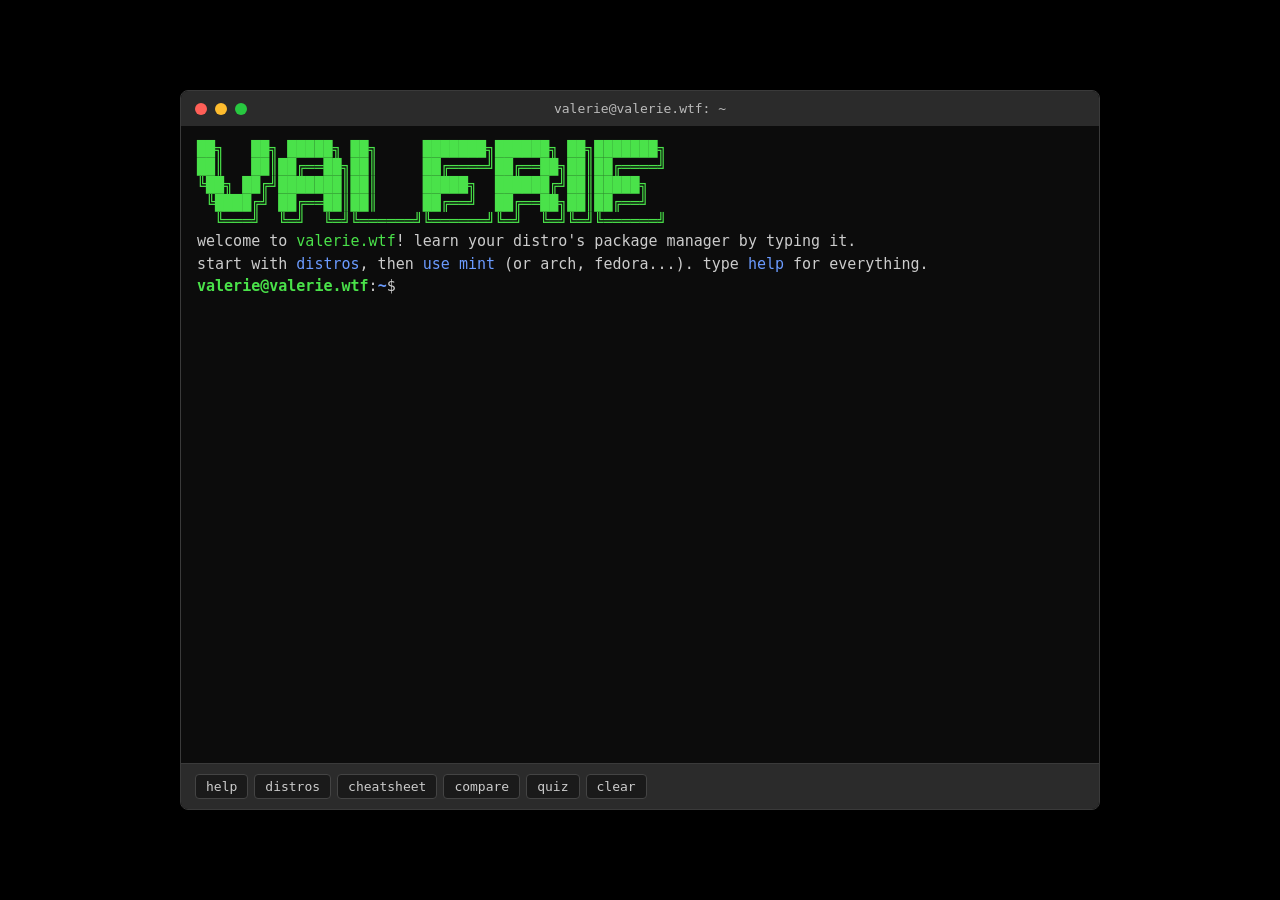
==== index.html @ 9e439dbd "Add Sudo the penguin, a virtual pet at /pet A pixel-art penguin you look after with terminal command" ====
<!DOCTYPE html>
<html lang="en">

<head>
    <meta charset="UTF-8">
    <meta name="viewport" content="width=device-width, initial-scale=1.0">

    <title>valerie.wtf terminal</title>
    <meta name="description" content="An interactive terminal for learning package manager commands across Linux distros.">

    <style>
        :root {
            --bg: #000000;
            --panel: #0c0c0c;
            --bar: #2b2b2b;
            --fg: #cccccc;
            --dim: #767676;
            --green: #4ae24a;
            --blue: #6b9bff;
            --yellow: #e5c07b;
            --red: #f14c4c;
            --purple: #c678dd;
            --cyan: #56d4dd;
        }

        * { box-sizing: border-box; }

        html, body {
            margin: 0;
            height: 100%;
            background: var(--bg);
            color: var(--fg);
            font-family: "Ubuntu Mono", "DejaVu Sans Mono", ui-monospace, Menlo, Consolas, monospace;
            font-size: 15px;
        }

        body {
            overflow: hidden;
            display: flex;
            justify-content: center;
            align-items: center;
            padding: 16px;
        }

        .window {
            width: 100%;
            max-width: 920px;
            height: min(720px, calc(100vh - 32px));
            height: min(720px, calc(100dvh - 32px));
            display: flex;
            flex-direction: column;
            background: var(--panel);
            border: 1px solid #3a3a3a;
            border-radius: 8px;
            box-shadow: 0 10px 40px rgba(0, 0, 0, 0.6);
            overflow: hidden;
        }

        .titlebar {
            display: flex;
            align-items: center;
            gap: 8px;
            padding: 10px 14px;
            background: var(--bar);
            color: #bbbbbb;
            font-size: 13px;
            justify-content: center;
            position: relative;
            user-select: none;
        }

        .dot { width: 12px; height: 12px; border-radius: 50%; }
        .dot.r { background: #ff5f57; }
        .dot.y { background: #febc2e; }
        .dot.g { background: #28c840; }
        .dots { position: absolute; left: 14px; display: flex; gap: 8px; }
        .titlebar span { max-width: calc(100% - 100px); overflow: hidden; text-overflow: ellipsis; white-space: nowrap; }

        #screen {
            flex: 1;
            overflow-y: auto;
            padding: 14px 16px;
            line-height: 1.5;
            cursor: text;
        }

        .line { white-space: pre-wrap; overflow-wrap: anywhere; }
        /* the ascii banner is 52 columns wide: shrink it to fit instead of wrapping */
        .line.banner { white-space: pre; overflow-wrap: normal; font-size: min(1em, calc((100vw - 40px) / 32)); line-height: 1.2; }

        .inputline { display: flex; gap: 8px; }
        .inputline .prompt { flex-shrink: 0; }

        #cmd {
            flex: 1;
            min-width: 0;
            background: transparent;
            border: 0;
            outline: 0;
            color: var(--fg);
            font: inherit;
            caret-color: var(--fg);
            padding: 0;
        }

        .chips {
            display: flex;
            flex-wrap: wrap;
            gap: 6px;
            padding: 10px 14px;
            border-top: 1px solid #3a3a3a;
            background: var(--bar);
        }

        .chips button {
            font: inherit;
            font-size: 13px;
            color: var(--fg);
            background: #1a1a1a;
            border: 1px solid #444444;
            border-radius: 4px;
            padding: 4px 10px;
            cursor: pointer;
        }

        .chips button:hover { border-color: var(--green); color: var(--green); }

        .cyan { color: var(--cyan); }
        .pu { color: var(--green); font-weight: bold; }
        .pp { color: var(--blue); font-weight: bold; }
        .pb { color: var(--yellow); font-weight: bold; }
        .green { color: var(--green); }
        .blue { color: var(--blue); }
        .yellow { color: var(--yellow); }
        .red { color: var(--red); }
        .purple { color: var(--purple); }
        .dim { color: var(--dim); }
        .bold { font-weight: bold; }

        /* rm -rf / easter egg */
        .window.glitch { animation: shake 0.12s infinite; }
        .window.glitch #screen { filter: hue-rotate(90deg) contrast(1.6); }
        @keyframes shake {
            0% { transform: translate(0, 0); }
            25% { transform: translate(-3px, 2px) skewX(1deg); }
            50% { transform: translate(3px, -2px); }
            75% { transform: translate(-2px, -3px) skewX(-1deg); }
            100% { transform: translate(0, 0); }
        }
        .window.dead .titlebar, .window.dead .chips, .window.dead .inputline { visibility: hidden; }
        .window.dead #screen { background: #000; color: #fff; }

        /* fork bomb clones, sl train, cmatrix */
        .bomb {
            position: fixed;
            width: 220px;
            padding: 26px 10px 10px;
            background: var(--panel);
            border: 1px solid #3a3a3a;
            border-radius: 6px;
            box-shadow: 0 6px 20px rgba(0, 0, 0, 0.7);
            font-size: 12px;
            white-space: pre;
            z-index: 5;
        }
        .bomb::before { content: ""; position: absolute; inset: 0 0 auto 0; height: 18px; background: var(--bar); border-radius: 6px 6px 0 0; }
        .train {
            position: fixed;
            left: 0;
            top: 30%;
            z-index: 10;
            white-space: pre;
            line-height: 1.15;
            color: var(--fg);
            animation: choo 7s linear forwards;
        }
        @keyframes choo { from { transform: translateX(100vw); } to { transform: translateX(-100%); } }
        .overlay { position: fixed; inset: 0; z-index: 10; background: #000; }
        .line:has(.vim-intro) { position: relative; }
        .vim-intro { position: absolute; left: 0; right: 0; text-align: center; }

        @media (max-width: 600px) {
            html, body { font-size: 13px; }
            body { padding: 0; }
            .window { height: 100vh; height: 100dvh; border-radius: 0; border: 0; }
        }
    </style>
</head>

<body>

    <div class="window">
        <div class="titlebar">
            <div class="dots"><div class="dot r"></div><div class="dot y"></div><div class="dot g"></div></div>
            <span id="title">valerie@valerie.wtf: ~</span>
        </div>
        <div id="screen">
            <div id="output"></div>
            <div class="inputline">
                <span class="prompt" id="prompt"></span>
                <input id="cmd" autocomplete="off" autocapitalize="off" autocorrect="off" spellcheck="false" aria-label="terminal input">
            </div>
        </div>
        <div class="chips">
            <button data-cmd="help">help</button>
            <button data-cmd="distros">distros</button>
            <button data-cmd="cheatsheet">cheatsheet</button>
            <button data-cmd="compare install">compare</button>
            <button data-cmd="quiz">quiz</button>
            <button data-cmd="clear">clear</button>
        </div>
    </div>

    <script>
        // ---------- data ----------

        const TASKS = {
            refresh: "refresh the package list",
            upgrade: "upgrade every installed package",
            install: "install a package",
            remove: "remove a package",
            search: "search for a package",
            info: "show details about a package",
            list: "list installed packages",
            orphans: "remove unused dependencies",
            clean: "clear the package cache"
        };

        // The first template in each list is the canonical one; the rest are accepted aliases.
        const MANAGERS = {
            apt: {
                name: "APT",
                tasks: {
                    refresh: ["sudo apt update", "sudo apt-get update"],
                    upgrade: ["sudo apt upgrade", "sudo apt full-upgrade", "sudo apt-get upgrade", "sudo apt-get dist-upgrade"],
                    install: ["sudo apt install PKG", "sudo apt-get install PKG"],
                    remove: ["sudo apt remove PKG", "sudo apt purge PKG", "sudo apt-get remove PKG", "sudo apt-get purge PKG"],
                    search: ["apt search PKG", "apt-cache search PKG"],
                    info: ["apt show PKG", "apt-cache show PKG"],
                    list: ["apt list --installed", "dpkg -l"],
                    orphans: ["sudo apt autoremove", "sudo apt-get autoremove"],
                    clean: ["sudo apt clean", "sudo apt-get clean", "sudo apt autoclean"]
                },
                notes: {
                    refresh: "this only refreshes the list of what's available. it doesn't install anything yet!",
                    upgrade: "run `apt update` first so apt knows about the newest versions.",
                    remove: "`remove` keeps config files. `purge` deletes them too.",
                    clean: "deletes the downloaded .deb files in /var/cache/apt/archives."
                }
            },
            pacman: {
                name: "pacman",
                tasks: {
                    refresh: ["sudo pacman -Sy"],
                    upgrade: ["sudo pacman -Syu"],
                    install: ["sudo pacman -S PKG", "sudo pacman -S --needed PKG"],
                    remove: ["sudo pacman -Rns PKG", "sudo pacman -Rs PKG", "sudo pacman -R PKG"],
                    search: ["pacman -Ss PKG"],
                    info: ["pacman -Si PKG", "pacman -Qi PKG"],
                    list: ["pacman -Q", "pacman -Qe"],
                    orphans: ["sudo pacman -Rns $(pacman -Qdtq)"],
                    clean: ["sudo pacman -Sc", "sudo pacman -Scc", "paccache -r"]
                },
                notes: {
                    refresh: "careful! running -Sy and then installing without -u is a \"partial upgrade\", which Arch doesn't support. just use -Syu.",
                    upgrade: "S = sync, y = refresh the database, u = upgrade. the classic.",
                    remove: "R = remove, n = delete config backups, s = also remove dependencies nothing else needs.",
                    info: "-Si looks at the repos, -Qi looks at what you have installed.",
                    orphans: "-Qdtq lists packages installed as dependencies that nothing needs anymore.",
                    list: "-Q lists everything, -Qe only the packages you installed explicitly."
                }
            },
            dnf: {
                name: "DNF",
                tasks: {
                    refresh: ["dnf check-update", "sudo dnf makecache"],
                    upgrade: ["sudo dnf upgrade", "sudo dnf update"],
                    install: ["sudo dnf install PKG"],
                    remove: ["sudo dnf remove PKG"],
                    search: ["dnf search PKG"],
                    info: ["dnf info PKG"],
                    list: ["dnf list --installed", "dnf list installed"],
                    orphans: ["sudo dnf autoremove"],
                    clean: ["sudo dnf clean all"]
                },
                notes: {
                    refresh: "dnf refreshes metadata on its own most of the time, so you rarely need this.",
                    upgrade: "`dnf update` is an old alias for `dnf upgrade`. both work."
                }
            },
            zypper: {
                name: "zypper",
                tasks: {
                    refresh: ["sudo zypper refresh", "sudo zypper ref"],
                    upgrade: ["sudo zypper update", "sudo zypper up", "sudo zypper dup", "sudo zypper dist-upgrade"],
                    install: ["sudo zypper install PKG", "sudo zypper in PKG"],
                    remove: ["sudo zypper remove --clean-deps PKG", "sudo zypper remove PKG", "sudo zypper rm PKG"],
                    search: ["zypper search PKG", "zypper se PKG"],
                    info: ["zypper info PKG", "zypper if PKG"],
                    list: ["zypper search --installed-only", "zypper se -i"],
                    orphans: ["zypper packages --unneeded"],
                    clean: ["sudo zypper clean", "sudo zypper clean --all"]
                },
                notes: {
                    upgrade: "on Leap use `zypper update`. on Tumbleweed (rolling release) use `zypper dup`.",
                    orphans: "this lists unneeded packages. remove the ones you don't want with `zypper remove`."
                }
            },
            apk: {
                name: "apk",
                tasks: {
                    refresh: ["apk update"],
                    upgrade: ["apk upgrade"],
                    install: ["apk add PKG"],
                    remove: ["apk del PKG"],
                    search: ["apk search PKG"],
                    info: ["apk info -a PKG", "apk info PKG"],
                    list: ["apk info", "apk list --installed"],
                    orphans: ["apk del PKG"],
                    clean: ["apk cache clean"]
                },
                notes: {
                    install: "Alpine usually runs as root (common in Docker), so no sudo. use `doas` if you're a normal user.",
                    orphans: "apk removes unused dependencies automatically when you `apk del` something. no extra step!"
                }
            },
            xbps: {
                name: "XBPS",
                tasks: {
                    refresh: ["sudo xbps-install -S"],
                    upgrade: ["sudo xbps-install -Su"],
                    install: ["sudo xbps-install -S PKG", "sudo xbps-install PKG"],
                    remove: ["sudo xbps-remove -R PKG", "sudo xbps-remove PKG"],
                    search: ["xbps-query -Rs PKG"],
                    info: ["xbps-query -RS PKG", "xbps-query -S PKG"],
                    list: ["xbps-query -l"],
                    orphans: ["sudo xbps-remove -o"],
                    clean: ["sudo xbps-remove -O"]
                },
                notes: {
                    install: "void splits its tools: xbps-install, xbps-remove and xbps-query.",
                    remove: "-R also removes dependencies that nothing else needs."
                }
            },
            portage: {
                name: "Portage",
                tasks: {
                    refresh: ["sudo emerge --sync", "sudo emaint sync -a"],
                    upgrade: ["sudo emerge -avuDN @world", "sudo emerge --ask --update --deep --newuse @world"],
                    install: ["sudo emerge -av PKG", "sudo emerge --ask PKG", "sudo emerge PKG"],
                    remove: ["sudo emerge --deselect PKG", "sudo emerge -C PKG", "sudo emerge --unmerge PKG"],
                    search: ["emerge -s PKG", "emerge --search PKG", "eix PKG"],
                    info: ["emerge -pv PKG", "equery meta PKG"],
                    list: ["qlist -I"],
                    orphans: ["sudo emerge --depclean", "sudo emerge -c"],
                    clean: ["sudo eclean distfiles"]
                },
                notes: {
                    install: "Gentoo compiles from source by default. go make a coffee. maybe dinner.",
                    remove: "--deselect takes it out of your world set, then `emerge --depclean` actually removes it. safer than -C.",
                    upgrade: "a = ask, v = verbose, u = update, D = deep, N = newuse (rebuild when USE flags change)."
                }
            },
            nix: {
                name: "Nix",
                tasks: {
                    refresh: ["sudo nix-channel --update"],
                    upgrade: ["sudo nixos-rebuild switch --upgrade"],
                    install: ["nix-env -iA nixos.PKG", "nix profile install nixpkgs#PKG", "nix-shell -p PKG"],
                    remove: ["nix-env -e PKG", "nix profile remove PKG"],
                    search: ["nix search nixpkgs PKG"],
                    info: ["nix eval nixpkgs#PKG.meta.description"],
                    list: ["nix-env -q", "nix profile list"],
                    orphans: ["sudo nix-collect-garbage -d"],
                    clean: ["sudo nix-collect-garbage", "nix-store --gc"]
                },
                notes: {
                    install: "the NixOS way is adding it to environment.systemPackages in /etc/nixos/configuration.nix and running `sudo nixos-rebuild switch`. nix-env works but it's the imperative way.",
                    orphans: "-d also deletes old generations, so you can't roll back to them afterwards!"
                }
            }
        };

        // Not tied to one distro. `only` limits a manager to distros using that base manager.
        const EXTRAS = {
            flatpak: {
                name: "Flatpak",
                about: "works on (almost) any distro. apps run sandboxed and come from Flathub.",
                tasks: {
                    refresh: ["flatpak update --appstream"],
                    upgrade: ["flatpak update"],
                    install: ["flatpak install flathub PKG", "flatpak install PKG"],
                    remove: ["flatpak uninstall PKG", "flatpak remove PKG"],
                    search: ["flatpak search PKG"],
                    info: ["flatpak info PKG"],
                    list: ["flatpak list", "flatpak list --app"],
                    orphans: ["flatpak uninstall --unused"]
                },
                notes: {
                    install: "flatpak names look like org.mozilla.firefox, but `flatpak install flathub firefox` will search for a match.",
                    orphans: "removes runtimes no installed app uses anymore. frees a LOT of space."
                }
            },
            snap: {
                name: "Snap",
                about: "Canonical's universal format, preinstalled on Ubuntu. Linux Mint blocks it by default!",
                tasks: {
                    refresh: ["snap refresh --list"],
                    upgrade: ["sudo snap refresh"],
                    install: ["sudo snap install PKG", "sudo snap install --classic PKG"],
                    remove: ["sudo snap remove PKG", "sudo snap remove --purge PKG"],
                    search: ["snap find PKG"],
                    info: ["snap info PKG"],
                    list: ["snap list"]
                },
                notes: {
                    install: "some snaps (like code editors) need `--classic` to escape the sandbox.",
                    upgrade: "snaps also update themselves automatically in the background."
                }
            },
            yay: {
                name: "yay",
                only: "pacman",
                about: "an AUR helper for Arch-based distros. it wraps pacman and also builds packages from the AUR.",
                tasks: {
                    upgrade: ["yay", "yay -Syu"],
                    install: ["yay -S PKG"],
                    remove: ["yay -Rns PKG"],
                    search: ["yay -Ss PKG", "yay PKG"],
                    info: ["yay -Si PKG"],
                    orphans: ["yay -Yc"],
                    clean: ["yay -Sc"]
                },
                notes: {
                    install: "never run yay with sudo. it asks for your password itself when it needs to.",
                    upgrade: "plain `yay` upgrades your repo packages AND your AUR packages in one go.",
                    search: "`yay firefox` gives you a numbered menu to pick what to install."
                }
            }
        };
        Object.assign(MANAGERS, EXTRAS);

        const DISTROS = {
            mint: { name: "Linux Mint", mgr: "apt", color: "green" },
            ubuntu: { name: "Ubuntu", mgr: "apt", color: "yellow" },
            debian: { name: "Debian", mgr: "apt", color: "red" },
            popos: { name: "Pop!_OS", mgr: "apt", color: "blue" },
            arch: { name: "Arch Linux", mgr: "pacman", color: "blue" },
            manjaro: { name: "Manjaro", mgr: "pacman", color: "green" },
            endeavouros: { name: "EndeavourOS", mgr: "pacman", color: "purple" },
            cachyos: { name: "CachyOS", mgr: "pacman", color: "green" },
            fedora: { name: "Fedora", mgr: "dnf", color: "blue" },
            rhel: { name: "RHEL", mgr: "dnf", color: "red" },
            rocky: { name: "Rocky Linux", mgr: "dnf", color: "green" },
            opensuse: { name: "openSUSE", mgr: "zypper", color: "green" },
            alpine: { name: "Alpine Linux", mgr: "apk", color: "blue" },
            void: { name: "Void Linux", mgr: "xbps", color: "green" },
            gentoo: { name: "Gentoo", mgr: "portage", color: "purple" },
            nixos: { name: "NixOS", mgr: "nix", color: "blue" }
        };

        const PKGS = ["firefox", "vlc", "git", "neovim", "htop", "fastfetch", "gimp", "curl", "obs-studio", "btop"];

        // ---------- state ----------

        let distroKey = null;
        let quiz = null;
        const history = [];
        let histIdx = 0;

        const out = document.getElementById("output");
        const input = document.getElementById("cmd");
        const screen = document.getElementById("screen");
        const promptEl = document.getElementById("prompt");
        const titleEl = document.getElementById("title");

        // ---------- output helpers ----------

        const esc = s => s.replace(/[&<>"]/g, c => ({ "&": "&amp;", "<": "&lt;", ">": "&gt;", '"': "&quot;" }[c]));

        // tiny markup: [color]text[/] and `code`
        function fmt(s) {
            return esc(s)
                .replace(/\[(\w+)\]([\s\S]*?)\[\/\]/g, '<span class="$1">$2</span>')
                .replace(/`([^`]+)`/g, '<span class="blue">$1</span>');
        }

        // `plain` is appended as literal text (used to echo what the user typed)
        function print(s = "", plain = "") {
            const div = document.createElement("div");
            div.className = "line";
            div.innerHTML = fmt(s) + esc(plain);
            out.appendChild(div);
            return div;
        }

        // classic bash look: bold green user@host, bold blue path
        function promptMarkup() {
            if (vim) return "";
            if (quiz) return "[pb]quiz>[/]";
            return `[pu]${distroKey ? "you@" + distroKey : "valerie@valerie.wtf"}[/]:[pp]~[/]$`;
        }

        function updatePrompt() {
            promptEl.innerHTML = fmt(promptMarkup());
            if (vim) { titleEl.textContent = `${vim.file || "[No Name]"} - VIM`; return; }
            titleEl.textContent = distroKey ? `you@${distroKey}: ~ (${DISTROS[distroKey].name})` : "valerie@valerie.wtf: ~";
        }

        function scrollDown() { screen.scrollTop = screen.scrollHeight; }

        // ---------- command parsing ----------

        const escRe = s => s.replace(/[.*+?^${}()|[\]\\]/g, "\\$&");
        const norm = s => s.trim().replace(/\s+/g, " ").replace(/^(sudo|doas) /, "");

        // Find which manager + task a typed command matches.
        function recognize(raw) {
            const typed = norm(raw);
            // exact templates first, so e.g. `pacman -Rns $(pacman -Qdtq)` isn't read as removing "$(pacman"
            for (const wantPkg of [false, true])
            for (const [mk, m] of Object.entries(MANAGERS)) {
                for (const [tk, templates] of Object.entries(m.tasks)) {
                    for (const t of templates) {
                        if (t.includes("PKG") !== wantPkg) continue;
                        const re = new RegExp("^" + escRe(norm(t)).replace("PKG", "(.+)") + "$");
                        const match = typed.match(re);
                        if (!match) continue;
                        let pkg = null;
                        if (match[1]) {
                            pkg = match[1].split(" ").filter(w => !w.startsWith("-")).join(" ");
                            if (!pkg) continue;
                        }
                        return { mgr: mk, task: tk, pkg };
                    }
                }
            }
            return null;
        }

        const canon = (mk, tk, pkg) => MANAGERS[mk].tasks[tk] ? MANAGERS[mk].tasks[tk][0].replace("PKG", pkg || "<package>") : null;

        function fakeOutput(mk, task, pkg) {
            const p = pkg || "firefox";
            const lines = {
                apt: {
                    refresh: ["Hit:1 http://archive.ubuntu.com/ubuntu noble InRelease", "Reading package lists... Done", "[green]14 packages can be upgraded.[/]"],
                    install: ["Reading package lists... Done", "Building dependency tree... Done", `The following NEW packages will be installed:\n  ${p}`, `Setting up ${p} ...`, "[green]Done![/]"],
                    remove: [`Removing ${p} ...`, "[green]Done![/]"]
                },
                pacman: {
                    upgrade: [":: Synchronizing package databases...", " core is up to date", " extra is up to date", ":: Starting full system upgrade...", "[green] there is nothing to do[/]"],
                    install: ["resolving dependencies...", `Packages (1) ${p}-1.0-1`, ":: Proceed with installation? [Y/n] y", `(1/1) installing ${p}  [######################] 100%`]
                },
                dnf: {
                    install: ["Dependencies resolved.", ` Installing: ${p}`, "Is this ok [y/N]: y", "[green]Complete![/]"]
                },
                portage: {
                    install: [`>>> Emerging (1 of 1) ${p}`, ">>> Compiling source... [dim](this could take a while)[/]", `>>> Installed ${p}`]
                }
            };
            return (lines[mk] && lines[mk][task]) || ["[green]✓ done[/] [dim](simulated)[/]"];
        }

        // ---------- built-in commands ----------

        const COMMANDS = {
            help() {
                print("[green]valerie.wtf[/] — learn package managers by actually typing them 💻\n");
                print("  `distros`              list every distro you can pick");
                print("  `use <distro>`         switch distro, e.g. `use mint` or `use arch`");
                print("  `cheatsheet`           every command for your current distro");
                print("  `learn <task>`         how to do one thing, e.g. `learn install`");
                print("  `compare <task>`       one task across every package manager");
                print("  `about <manager>`      everything about apt, pacman, flatpak, yay...");
                print("  `quiz`                 test yourself 🧠");
                print("  `game`                 play Package Panic 🎮");
                print("  `pet`                  visit Sudo the penguin 🐧");
                print("  `neofetch`, `whoami`, `uname`, `date`, `cowsay`, `contact`, `history`, `clear`\n");
                print("or just type a real command like `sudo apt install firefox` and I'll explain it.");
                print("[dim]there are also a LOT of secrets hidden in here 👀[/]");
                print(`[dim]tasks: ${Object.keys(TASKS).join(", ")}[/]`);
            },

            distros() {
                const groups = {};
                for (const [k, d] of Object.entries(DISTROS)) (groups[d.mgr] ||= []).push(`[${d.color}]${k}[/]`);
                for (const [mk, ds] of Object.entries(groups)) print(`  [bold]${MANAGERS[mk].name.padEnd(8)}[/] ${ds.join(", ")}`);
                print("\n[dim]extras: flatpak + snap work everywhere, yay works on Arch-based distros. try `about flatpak`.[/]");
                print("type `use <distro>` to switch.");
            },

            use(args) {
                const k = (args[0] || "").toLowerCase().replace(/[^a-z]/g, "");
                if (!DISTROS[k]) {
                    print(args[0] ? `[red]don't know "${args[0]}"[/]. try \`distros\`.` :"usage: `use <distro>`");
                    return;
                }
                distroKey = k;
                try { localStorage.setItem("distro", k); } catch (e) {}
                const d = DISTROS[k];
                print(`switched to [${d.color}]${d.name}[/]. package manager: [bold]${MANAGERS[d.mgr].name}[/]`);
                print("type `cheatsheet` or try installing something!");
            },

            cheatsheet() {
                if (!distroKey) { print("pick a distro first, e.g. `use mint`. see `distros`."); return; }
                const d = DISTROS[distroKey];
                print(`[${d.color}]${d.name}[/] uses [bold]${MANAGERS[d.mgr].name}[/]:\n`);
                for (const [tk, desc] of Object.entries(TASKS)) print(`  [dim]${desc.padEnd(32)}[/] \`${canon(d.mgr, tk)}\``);
                print("\n[dim]bonus:[/]");
                for (const [mk, m] of Object.entries(EXTRAS)) {
                    if (m.only && m.only !== d.mgr) continue;
                    print(`  [dim]${(m.name + " install").padEnd(32)}[/] \`${canon(mk, "install")}\``);
                }
            },

            about(args) {
                const mk = (args[0] || "").toLowerCase();
                const m = MANAGERS[mk];
                if (!m) { print(`usage: \`about <manager>\`\n[dim]managers: ${Object.keys(MANAGERS).join(", ")}[/]`); return; }
                const users = Object.entries(DISTROS).filter(([, d]) => d.mgr === mk || m.only === d.mgr).map(([k]) => k);
                print(`[bold]${m.name}[/] — ${m.about || "used by " + users.join(", ")}`);
                if (m.about && users.length) print(`[dim]works on: ${users.join(", ")}[/]`);
                print("");
                for (const [tk, desc] of Object.entries(TASKS)) if (m.tasks[tk]) print(`  [dim]${desc.padEnd(32)}[/] \`${canon(mk, tk)}\``);
            },

            learn(args) {
                const tk = (args[0] || "").toLowerCase();
                if (!TASKS[tk]) { print(`usage: \`learn <task>\`\n[dim]tasks: ${Object.keys(TASKS).join(", ")}[/]`); return; }
                if (!distroKey) { COMMANDS.compare(args); return; }
                const mk = DISTROS[distroKey].mgr;
                print(`to [bold]${TASKS[tk]}[/] on ${DISTROS[distroKey].name}:\n`);
                print(`  \`${canon(mk, tk)}\``);
                const alts = MANAGERS[mk].tasks[tk].slice(1);
                if (alts.length) print(`\n[dim]also works:[/] ${alts.map(a => "`" + a.replace("PKG", "<package>") + "`").join(", ")}`);
                if (MANAGERS[mk].notes[tk]) print(`\n💡 ${MANAGERS[mk].notes[tk]}`);
            },

            compare(args) {
                const tk = (args[0] || "").toLowerCase();
                if (!TASKS[tk]) { print(`usage: \`compare <task>\`\n[dim]tasks: ${Object.keys(TASKS).join(", ")}[/]`); return; }
                print(`how to [bold]${TASKS[tk]}[/] everywhere:\n`);
                for (const mk of Object.keys(MANAGERS)) {
                    const c = canon(mk, tk);
                    print(`  [green]${MANAGERS[mk].name.padEnd(8)}[/] ${c ? "`" + c + "`" : "[dim](not a thing here)[/]"}`);
                }
            },

            quiz() {
                quiz = { score: 0, total: 0 };
                print("[yellow]🧠 QUIZ TIME[/] — type the command. `hint`, `skip` or `quit` anytime.\n");
                nextQuestion();
            },

            neofetch() {
                const d = distroKey ? DISTROS[distroKey] : null;
                print(`[green]   .--.     [/] [bold]you@${distroKey || "valerie.wtf"}[/]`);
                print(`[green]  |o_o |    [/] -------------`);
                print(`[green]  |:_/ |    [/] [green]OS:[/] ${d ? d.name : "valerie.wtf (browser edition)"}`);
                print(`[green] //   \\ \\   [/] [green]Packages:[/] ${d ? MANAGERS[d.mgr].name : "none, pick a distro!"}`);
                print(`[green](|     | )  [/] [green]Shell:[/] vibes`);
                print(`[green]/'\\_   _/\`\\ [/] [green]Uptime:[/] since you opened this tab`);
                print(`[green]\\___)=(___/ [/] [green]Terminal:[/] valerie.wtf`);
            },

            whoami() { print(distroKey ? "you" : "valerie (well, a guest in valerie's terminal)"); },

            contact() { print("contact me at [green]valeriecollins05(at)proton(dot)me[/] 💌"); },

            history() { history.forEach((h, i) => print(`  [dim]${String(i + 1).padStart(3)}[/]  ${h}`)); },

            clear() { out.innerHTML = ""; },

            ls() { print("[blue]Desktop[/]  [blue]Documents[/]  [blue]Downloads[/]  secrets.txt"); },

            cat(args) {
                if (args[0] === "secrets.txt") print("nice try 🙂");
                else print(args[0] ? `cat: ${args[0]}: No such file or directory` : "🐱 meow");
            },

            echo(args) { print("", args.join(" ")); },

            exit() { print("there is no escape 🙂 (try `clear` instead)"); },

            pwd() { print(distroKey ? "/home/you" : "/home/valerie"); },

            cd(args) { if (args[0] && args[0] !== "~") print(`bash: cd: ${args[0]}: No such file or directory`); },

            date() { print(new Date().toString()); },

            uname(args) {
                const d = distroKey ? DISTROS[distroKey].name : "valerie.wtf";
                print(args.includes("-a") ? `Linux ${distroKey || "valerie"} 6.11.0-wtf #1 SMP PREEMPT_DYNAMIC x86_64 GNU/Linux (${d})` : "Linux");
            },

            cowsay(args) {
                const msg = args.join(" ") || "moo. use flatpak.";
                print(` ${"_".repeat(msg.length + 2)}\n< ${msg} >\n ${"-".repeat(msg.length + 2)}\n        \\   ^__^\n         \\  (oo)\\_______\n            (__)\\       )\\/\\\n                ||----w |\n                ||     ||`);
            },

            sudo(args) {
                if (!args.length) print("usage: sudo <command>\n[dim]looking for Sudo the penguin? type `pet` 🐧[/]");
                else if (args[0] === "su" || args[0] === "-i") print("[red]nice try.[/] root access denied 🙂");
                else if (COMMANDS[args[0]] && args[0] !== "sudo") COMMANDS[args[0]](args.slice(1));
                else print(`[red]sudo: ${args[0]}: command not found[/]`);
            },

            vim(args) { openVim(args[0]); },
            vi(args) { openVim(args[0]); },
            nvim(args) { openVim(args[0]); },

            emacs() { print("emacs is a great operating system, lacking only a decent editor. [dim](try `vim`. if you dare 👀)[/]"); },

            nano() { print("[green]nano[/] is honestly a great pick for beginners. Ctrl+O saves, Ctrl+X exits, and the shortcuts are printed at the bottom 💚\n[dim]want to suffer instead? try `vim`.[/]"); },

            sl() { train(); },

            cmatrix() { matrix(); },

            game() {
                print("🎮 loading [green]Package Panic[/]... type the right command before the requests hit the floor!");
                setTimeout(() => { location.href = "game/"; }, 700);
            },

            play() { COMMANDS.game(); },

            pet() {
                print("🐧 waddling over to [green]Sudo's igloo[/]... go say hi!");
                setTimeout(() => { location.href = "pet/"; }, 700);
            },

            penguin() { COMMANDS.pet(); },

            fortune() {
                const f = [
                    "There is no place like 127.0.0.1",
                    "It's not a bug, it's an undocumented feature.",
                    "To understand recursion, you must first understand recursion.",
                    "Linux is user friendly. It's just picky about who its friends are.",
                    "Have you tried turning it off and on again? (type `reboot`)",
                    "rm -rf / is not a personality.",
                    "Real programmers count from 0.",
                    "Your distro is fine. Stop distro hopping. (you won't.)",
                    "The quieter you become, the more you are able to hear the fans spinning."
                ];
                print(f[Math.floor(Math.random() * f.length)]);
            },

            reboot() {
                busy = true;
                print("[yellow]Broadcast message from root@valerie.wtf: The system will reboot now![/]");
                setTimeout(() => rebootSequence(
                    ["Stopped User Manager", "Unmounted /home", "Reached target System Reboot", "Started Journal Service", "Started Network Manager", "Reached target Graphical Interface"],
                    ["[dim]rebooted. everything's exactly where you left it. that's kind of the point 😌[/]\n"]
                ), 900);
            },

            shutdown() { powerOff(); },
            poweroff() { powerOff(); }
        };

        // ---------- quiz ----------

        function nextQuestion() {
            const keys = Object.keys(DISTROS);
            const dk = keys[Math.floor(Math.random() * keys.length)];
            const tasks = Object.keys(TASKS);
            const tk = tasks[Math.floor(Math.random() * tasks.length)];
            const needsPkg = MANAGERS[DISTROS[dk].mgr].tasks[tk][0].includes("PKG");
            const pkg = needsPkg ? PKGS[Math.floor(Math.random() * PKGS.length)] : null;
            Object.assign(quiz, { dk, tk, pkg });
            const d = DISTROS[dk];
            print(`[bold]Q${quiz.total + 1}:[/] on [${d.color}]${d.name}[/], how do you ${TASKS[tk]}${pkg ? ` ([bold]${pkg}[/])` : ""}?`);
        }

        function answerQuiz(line) {
            const word = line.trim().toLowerCase();
            const { dk, tk, pkg } = quiz;
            const mk = DISTROS[dk].mgr;
            if (word === "quit" || word === "exit") {
                print(`final score: [green]${quiz.score}/${quiz.total}[/] ${quiz.score === quiz.total && quiz.total ? "🏆 FLAWLESS" : "🫶"}`);
                quiz = null;
                return;
            }
            if (word === "hint") { print(`💡 ${DISTROS[dk].name} uses [bold]${MANAGERS[mk].name}[/].`); return; }
            quiz.total++;
            if (word === "skip") {
                print(`answer: \`${canon(mk, tk, pkg)}\`\n`);
                nextQuestion();
                return;
            }
            const r = recognize(line);
            if (r && r.mgr === mk && r.task === tk && (!pkg || r.pkg === pkg)) {
                quiz.score++;
                print(`[green]✓ correct![/] [dim](${quiz.score}/${quiz.total})[/]\n`);
            } else if (r && r.mgr !== mk) {
                print(`[red]✗[/] that's ${MANAGERS[r.mgr].name}, but ${DISTROS[dk].name} uses ${MANAGERS[mk].name}: \`${canon(mk, tk, pkg)}\`\n`);
            } else {
                print(`[red]✗[/] the answer was \`${canon(mk, tk, pkg)}\` [dim](${quiz.score}/${quiz.total})[/]\n`);
            }
            nextQuestion();
        }

        // ---------- main loop ----------

        function explain(r, raw) {
            const curMgr = distroKey ? DISTROS[distroKey].mgr : null;
            const m = MANAGERS[r.mgr];
            const extra = EXTRAS[r.mgr];
            if (curMgr && extra && extra.only && extra.only !== curMgr) {
                print(`[red]bash: ${norm(raw).split(" ")[0]}: command not found[/]`);
                print(`${m.name} only exists on Arch-based distros. on ${DISTROS[distroKey].name} use \`${canon(curMgr, r.task, r.pkg) || canon(curMgr, "install", r.pkg)}\` (or flatpak!)`);
                return;
            }
            if (curMgr && !extra && curMgr !== r.mgr) {
                print(`[red]bash: ${norm(raw).split(" ")[0]}: command not found[/]`);
                print(`that's ${m.name}, but ${DISTROS[distroKey].name} uses [bold]${MANAGERS[curMgr].name}[/]. you want:`);
                print(`  \`${canon(curMgr, r.task, r.pkg)}\``);
                return;
            }
            if (r.mgr === "yay" && /^\s*sudo\s/.test(raw)) {
                print("[red]-> Please avoid running yay as root/sudo.[/]");
                print(`💡 just run \`${canon("yay", r.task, r.pkg)}\`. yay asks for your password when it needs it.`);
                return;
            }
            const needsRoot = m.tasks[r.task][0].startsWith("sudo ");
            if (needsRoot && !/^\s*(sudo|doas)\s/.test(raw)) {
                print("[red]error: you cannot perform this operation unless you are root.[/]");
                print(`💡 changing the system needs admin rights. try: \`${canon(r.mgr, r.task, r.pkg)}\``);
                return;
            }
            if (r.task === "install" && /^(windows|windows ?1[01]|win1[01]|macos|osx)$/i.test(r.pkg)) {
                print(r.mgr === "apt" ? `[red]E: Unable to locate package ${r.pkg}[/]` : `[red]error: target not found: ${r.pkg}[/]`);
                print("and honestly? good. you're free now 🐧");
                return;
            }
            if (r.mgr === "snap" && distroKey === "mint") {
                print("[red]error: snap: command not found[/]");
                print("💡 Linux Mint blocks Snap by default (see /etc/apt/preferences.d/nosnap.pref). use flatpak instead, it's built into Mint's Software Manager!");
                return;
            }
            fakeOutput(r.mgr, r.task, r.pkg).forEach(l => print(l));
            if ((r.mgr === "pacman" || r.mgr === "yay") && r.task === "upgrade" && Math.random() < 0.2) {
                const doom = [
                    ["(42/69) upgrading nvidia-dkms", "[red]==> ERROR: module nvidia failed to build. enjoy your black screen 🖤[/]"],
                    ["[red]error: failed to commit transaction (conflicting files)[/]", "[red]python-pip: /usr/lib/python3.12/site-packages/pip exists in filesystem[/]"],
                    ["(13/13) upgrading linux", "[red]==> ERROR: failed to build initramfs. good luck rebooting 🙂[/]"],
                    ["[red]error: archlinux-keyring: signature from \"Some Dev <dev@archlinux.org>\" is marginal trust[/]", "[red]error: failed to commit transaction (invalid or corrupted package (PGP signature))[/]"]
                ];
                doom[Math.floor(Math.random() * doom.length)].forEach(l => print(l));
                print("[dim](just a meme 😭 Arch updates are usually fine. check archlinux.org/news before big ones tho!)[/]");
                return;
            }
            print(`\n[dim]📘 ${m.name}: this would ${TASKS[r.task]}${r.pkg ? ` (${r.pkg})` : ""}.[/]`);
            if (m.notes[r.task]) print(`💡 ${m.notes[r.task]}`);
            if (!curMgr) print(`[dim]tip: \`use <distro>\` and I'll warn you if you use the wrong package manager.[/]`);
        }

        function run(line) {
            print(promptMarkup() + " ", line);
            if (line.trim()) { history.push(line); }
            histIdx = history.length;

            if (quiz) { answerQuiz(line); return; }

            if (/^\s*sudo\s/.test(line) && !lectured) {
                lectured = true;
                print("[dim]We trust you have received the usual lecture from the local System\nAdministrator. It usually boils down to these three things:\n\n    #1) Respect the privacy of others.\n    #2) Think before you type.\n    #3) With great power comes great responsibility.\n\n[sudo] password for you: ********[/]");
            }

            const flat = line.trim().replace(/\s+/g, " ").toLowerCase();
            if (/^:\(\) ?\{ ?:\|: ?& ?\} ?; ?:$/.test(flat)) { forkBomb(); return; }
            if (/^(sudo )?apt(-get)? moo$/.test(flat)) {
                print("                 (__)\n                 (oo)\n           /------\\/\n          / |    ||\n         *  /\\---/\\\n            ~~   ~~\n...\"Have you mooed today?\"...");
                print("[dim](this is a real apt easter egg btw 🐄)[/]");
                return;
            }
            if (flat === "make me a sandwich") { print("What? Make it yourself."); return; }
            if (flat === "sudo make me a sandwich") { print("Okay. 🥪"); return; }
            if (/^i use arch( btw)?!*$/.test(flat) || flat === "btw") {
                const archy = distroKey && DISTROS[distroKey].mgr === "pacman";
                print(archy ? "we KNOW. you've told us 47 times this week 🙄" : `no you don't, you're on ${distroKey ? DISTROS[distroKey].name : "a website"} 🤨 (\`use arch\` if you want bragging rights)`);
                return;
            }

            const [name, ...args] = line.trim().split(/\s+/);
            if (!name) return;

            const rm = line.trim().replace(/\s+/g, " ").match(/^(sudo )?rm (-rf|-fr|-r -f|-f -r|-Rf|-rF)( --no-preserve-root)? \/\*?( --no-preserve-root)?$/);
            if (rm) {
                if (rm[1]) { meltdown(); return; }
                ["bin", "boot", "etc", "root", "usr"].forEach(d => print(`rm: cannot remove '/${d}': Permission denied`));
                print("[dim]...you're not root. thank god. (don't try it with sudo 👀)[/]");
                return;
            }

            const r = recognize(line);
            if (r) { explain(r, line); return; }

            const cmd = COMMANDS[name.toLowerCase()];
            if (cmd) { cmd(args); return; }

            if (DISTROS[name.toLowerCase()]) { COMMANDS.use([name]); return; }

            const mgrs = { apt: "apt", "apt-get": "apt", pacman: "pacman", dnf: "dnf", yum: "dnf", zypper: "zypper", apk: "apk", emerge: "portage", "nix-env": "nix", nix: "nix", flatpak: "flatpak", snap: "snap", yay: "yay", paru: "yay" };
            const bare = norm(line).split(" ")[0];
            if (bare.startsWith("xbps")) mgrs[bare] = "xbps";
            if (mgrs[bare]) {
                print(`hmm, I don't recognise that ${MANAGERS[mgrs[bare]].name} command.`);
                print(`try \`learn install\` or \`compare install\` to see the right syntax.`);
                return;
            }

            print(`[red]${name}: command not found[/]. type \`help\`.`);
        }

        const COMPLETIONS = [...Object.keys(COMMANDS), ...Object.keys(DISTROS).map(d => "use " + d), ...Object.keys(TASKS).flatMap(t => ["learn " + t, "compare " + t]), ...Object.keys(MANAGERS).map(m => "about " + m)];

        input.addEventListener("keydown", e => {
            if (busy) { e.preventDefault(); return; }
            if (vim) {
                if (e.key === "Escape") { vim.msg = "[dim]you pressed Esc. you're in normal mode now. still in vim tho 🙂[/]"; renderVim(); return; }
                if (e.key === "c" && e.ctrlKey) { e.preventDefault(); vim.msg = "Type  :qa!  and press <Enter> to abandon all changes and exit Vim"; renderVim(); return; }
                if (e.key === "Enter") { vimInput(input.value); input.value = ""; updatePrompt(); scrollDown(); }
                return;
            }
            if (e.key === "Enter") {
                const v = input.value;
                input.value = "";
                run(v);
                updatePrompt();
                scrollDown();
            } else if (e.key === "ArrowUp") {
                e.preventDefault();
                if (histIdx > 0) input.value = history[--histIdx];
            } else if (e.key === "ArrowDown") {
                e.preventDefault();
                histIdx = Math.min(history.length, histIdx + 1);
                input.value = history[histIdx] || "";
            } else if (e.key === "Tab") {
                e.preventDefault();
                const v = input.value.toLowerCase();
                const hits = COMPLETIONS.filter(c => c.startsWith(v));
                if (hits.length === 1) input.value = hits[0] + " ";
                else if (hits.length > 1) { print(`[dim]${hits.join("  ")}[/]`); scrollDown(); }
            } else if (e.key === "l" && e.ctrlKey) {
                e.preventDefault();
                COMMANDS.clear();
            }
        });

        screen.addEventListener("click", () => { if (!window.getSelection().toString()) input.focus(); });

        document.querySelectorAll(".chips button").forEach(b => b.addEventListener("click", () => {
            if (busy || vim) return;
            run(b.dataset.cmd);
            updatePrompt();
            scrollDown();
            input.focus();
        }));

        // ---------- sudo rm -rf / ----------

        let busy = false;
        const win = document.querySelector(".window");
        const sleep = ms => new Promise(res => setTimeout(res, ms));

        const DOOMED = [
            "/bin/bash", "/bin/ls", "/bin/cat", "/bin/sudo", "/boot/vmlinuz-linux", "/boot/initramfs-linux.img",
            "/boot/grub/grub.cfg", "/etc/passwd", "/etc/shadow", "/etc/fstab", "/etc/hostname", "/etc/os-release",
            "/home/you/Documents/homework_FINAL_v3.docx", "/home/you/Pictures/memes", "/home/you/.bash_history",
            "/home/you/.config/discord", "/home/you/Downloads/totally_legal_movie.mkv", "/home/you/.ssh/id_ed25519",
            "/lib/modules/6.11.0-wtf", "/lib/systemd/systemd", "/opt/google/chrome", "/root/.bashrc",
            "/usr/bin/python3", "/usr/bin/vim", "/usr/bin/firefox", "/usr/lib/libc.so.6", "/usr/lib/libstdc++.so.6",
            "/usr/share/fonts", "/usr/share/icons", "/var/log/syslog", "/var/lib/dpkg/status", "/var/lib/pacman/local"
        ];

        async function meltdown() {
            busy = true;
            input.blur();
            print("[dim]rm: it is dangerous to operate recursively on '/'... oh you used sudo. ok. bye 🫡[/]");
            await sleep(900);

            for (let i = 0; i < 140; i++) {
                const path = i < DOOMED.length ? DOOMED[i] : DOOMED[Math.floor(Math.random() * DOOMED.length)] + "/" + Math.random().toString(36).slice(2, 9);
                print(`removed '${path}'`);
                if (i === 70) print("[red]bash: /usr/bin/ls: No such file or directory[/]");
                if (i === 85) print("[red]bash: /usr/bin/sleep: cannot execute: required file not found[/]");
                if (i === 100) { print("[red]Segmentation fault (core dumped)[/]"); win.classList.add("glitch"); }
                if (i === 115) print("[red]systemd[1]: Caught <SEGV>, dumped core as pid 666.[/]");
                scrollDown();
                await sleep(i < 40 ? 35 : 12);
            }
            await sleep(700);

            win.classList.remove("glitch");
            win.classList.add("dead");
            out.innerHTML = "";
            const t = (performance.now() / 1000).toFixed(6).padStart(12);
            const code = "0x00007f00";
            [
                `[${t}] Kernel panic - not syncing: Attempted to kill init! exitcode=${code}`,
                `[${t}] CPU: 0 PID: 1 Comm: systemd Not tainted 6.11.0-wtf #1`,
                `[${t}] Hardware name: valerie.wtf/Browser Tab, BIOS 1.0 10/17/2026`,
                `[${t}] Call Trace:`,
                `[${t}]  <TASK>`,
                `[${t}]  dump_stack_lvl+0x5d/0x80`,
                `[${t}]  panic+0x118/0x2f0`,
                `[${t}]  do_exit.cold+0x15/0x15`,
                `[${t}]  do_group_exit+0x2d/0x90`,
                `[${t}]  __x64_sys_exit_group+0x18/0x20`,
                `[${t}]  do_syscall_64+0x82/0x160`,
                `[${t}]  entry_SYSCALL_64_after_hwframe+0x76/0x7e`,
                `[${t}]  </TASK>`,
                `[${t}] Kernel Offset: disabled`,
                `[${t}] ---[ end Kernel panic - not syncing: Attempted to kill init! exitcode=${code} ]---`
            ].forEach(l => print("", l));
            await sleep(2500);
            print("", "\n(your caps lock light is blinking. you did this.)\n\npress any key or tap to reboot");
            scrollDown();

            await new Promise(res => {
                const go = () => { window.removeEventListener("keydown", go); window.removeEventListener("pointerdown", go); res(); };
                window.addEventListener("keydown", go);
                window.addEventListener("pointerdown", go);
            });
            await rebootSequence(
                ["Booted from rescue USB", "Restoring / from backup (phew)", "Reinstalling literally everything", "Mounting /home (your memes survived)", "Started Network Manager", "Reached target Graphical Interface"],
                [
                    "[yellow]💀 you deleted your entire system. luckily this is a website.[/]",
                    "[dim]fun fact: real `rm` refuses `-rf /` without --no-preserve-root, but `rm -rf /*` has no failsafe at all. never run either![/]\n"
                ]
            );
        }

        async function rebootSequence(units, after) {
            busy = true;
            out.innerHTML = "";
            win.classList.remove("dead");
            for (const l of ["[dim]valerie.wtf BIOS v1.0 — POST OK[/]", "", "Loading Linux 6.11.0-wtf ...", "Loading initial ramdisk ..."]) {
                print(l);
                await sleep(350);
            }
            for (const unit of units) {
                print(` [ [green]  OK  [/] ] ${unit}.`);
                scrollDown();
                await sleep(300);
            }
            await sleep(600);
            out.innerHTML = "";
            boot();
            after.forEach(l => print(l));
            busy = false;
            updatePrompt();
            scrollDown();
            input.focus();
        }

        async function powerOff() {
            busy = true;
            win.classList.add("dead");
            out.innerHTML = "";
            for (const l of ["[  OK  ] Stopped target Graphical Interface.", "[  OK  ] Unmounted /home.", "[  OK  ] Reached target Power-Off.", "Power down."]) {
                print("", l);
                await sleep(400);
            }
            await sleep(1800);
            print("", "\n...jk. websites can't turn off 🙂");
            await sleep(1500);
            await rebootSequence(["Started Journal Service", "Started Network Manager", "Reached target Graphical Interface"], ["[dim]back already. you can just close the tab, you know 🙂[/]\n"]);
        }

        // ---------- :(){ :|:& };: ----------

        async function forkBomb() {
            busy = true;
            input.blur();
            const bombs = [];
            for (let n = 1; n <= 128; n *= 2) {
                while (bombs.length < n) {
                    const b = document.createElement("div");
                    b.className = "bomb";
                    b.textContent = ":(){ :|:& };:\n:(){ :|:& };:\n:(){ :|:& };:";
                    b.style.left = Math.random() * Math.max(0, innerWidth - 220) + "px";
                    b.style.top = Math.random() * Math.max(0, innerHeight - 100) + "px";
                    document.body.appendChild(b);
                    bombs.push(b);
                }
                if (n >= 16) print("[red]bash: fork: retry: Resource temporarily unavailable[/]");
                scrollDown();
                await sleep(n < 8 ? 450 : 250);
            }
            win.classList.add("glitch");
            for (let i = 0; i < 6; i++) { print("[red]bash: fork: Resource temporarily unavailable[/]"); scrollDown(); await sleep(150); }
            await sleep(900);
            bombs.forEach(b => b.remove());
            win.classList.remove("glitch");
            const t = (performance.now() / 1000).toFixed(6);
            print(`[yellow][${t}] Out of memory: Killed process 1337 (bash) total-vm:∞kB, anon-rss:all of it[/]`);
            print("\n💣 that was a [bold]fork bomb[/]: a function that calls itself twice, forever, until the system runs out of processes.");
            print("[dim]the OOM killer saved you this time. never paste random commands from the internet!![/]");
            busy = false;
            updatePrompt();
            scrollDown();
            input.focus();
        }

        // ---------- sl ----------

        function train() {
            busy = true;
            const t = document.createElement("div");
            t.className = "train";
            t.textContent = [
                "                        (  ) (@@) ( )  (@)  ()    @@    O     @     O     @",
                "                   (@@@)",
                "               (    )",
                "            (@@@@)",
                "          (   )",
                "      ====        ________                ___________",
                "  _D _|  |_______/        \\__I_I_____===__|_________|",
                "   |(_)---  |   H\\________/ |   |        =|___ ___|      _________________",
                "   /     |  |   H  |  |     |   |         ||_| |_||     _|                \\_____A",
                "  |      |  |   H  |__--------------------| [___] |   =|                        |",
                "  | ________|___H__/__|_____/[][]~\\_______|       |   -|                        |",
                "  |/ |   |-----------I_____I [][] []  D   |=======|____|________________________|_",
                "__/ =| o |=-~~\\  /~~\\  /~~\\  /~~\\ ____Y___________|__|__________________________|_",
                " |/-=|___|=    ||    ||    ||    |_____/~\\___/          |_D__D__D_|  |_D__D__D_|",
                "  \\_/      \\O=====O=====O=====O_/      \\_/               \\_/   \\_/    \\_/   \\_/"
            ].join("\n");
            document.body.appendChild(t);
            t.addEventListener("animationend", () => {
                t.remove();
                print("🚂 choo choo! [dim]you probably meant `ls`. `sl` (steam locomotive) is a real prank package that punishes typos: `sudo apt install sl`[/]");
                busy = false;
                updatePrompt();
                scrollDown();
                input.focus();
            });
        }

        // ---------- cmatrix ----------

        function matrix() {
            busy = true;
            input.blur();
            const c = document.createElement("canvas");
            c.className = "overlay";
            c.width = innerWidth;
            c.height = innerHeight;
            document.body.appendChild(c);
            const ctx = c.getContext("2d");
            const size = 16;
            const drops = Array(Math.ceil(c.width / size)).fill(0).map(() => Math.random() * -50);
            const chars = "アイウエオカキクケコサシスセソタチツテトナニヌネノ0123456789ABCDEF$#@%&";
            ctx.font = `${size}px monospace`;
            const tick = setInterval(() => {
                ctx.fillStyle = "rgba(0, 0, 0, 0.08)";
                ctx.fillRect(0, 0, c.width, c.height);
                ctx.fillStyle = "#4ae24a";
                drops.forEach((y, i) => {
                    ctx.fillText(chars[Math.floor(Math.random() * chars.length)], i * size, y * size);
                    drops[i] = y * size > c.height && Math.random() > 0.97 ? 0 : y + 1;
                });
            }, 50);
            let done = false;
            const stop = () => {
                if (done) return;
                done = true;
                clearInterval(tick);
                c.remove();
                removeEventListener("keydown", stop);
                removeEventListener("pointerdown", stop);
                print("[green]wake up, neo...[/] [dim](the real one: `sudo apt install cmatrix`)[/]");
                busy = false;
                updatePrompt();
                scrollDown();
                input.focus();
            };
            setTimeout(() => {
                addEventListener("keydown", stop);
                addEventListener("pointerdown", stop);
            }, 300);
            setTimeout(stop, 8000);
        }

        // ---------- vim (good luck) ----------

        let vim = null;
        let lectured = false;

        const VIM_HINTS = [
            "-- INSERT -- [dim](you're typing into the file now 😳)[/]",
            "[dim]hint: vim commands start with a colon, like :q[/]",
            "[dim]hint: :q! quits without saving[/]",
            null,
            "[yellow]people have been trapped in vim since 1991. type :q! and press Enter. please.[/]"
        ];

        function openVim(file) {
            vim = { file, lines: [], saved: out.innerHTML, msg: file ? `"${file}" [New]` : "", dirty: false, tries: 0, start: Date.now() };
            renderVim();
        }

        function renderVim() {
            out.innerHTML = "";
            const rows = Math.max(8, Math.floor(screen.clientHeight / 23) - 2);
            const intro = ["VIM - Vi IMproved", "", "version 9.1.0", "by Bram Moolenaar et al.", "Vim is open source and freely distributable", "", "type  :q<Enter>               to exit", "type  :help<Enter>  or  <F1>  for on-line help"];
            const introAt = Math.floor((rows - intro.length) / 2);
            for (let i = 0; i < rows; i++) {
                if (i < vim.lines.length) print("", vim.lines[i]);
                else if (!vim.lines.length && i >= introAt && i < introAt + intro.length) {
                    // the empty-buffer splash: tilde on the left, text centred over the row
                    print("[blue]~[/]").innerHTML += `<span class="vim-intro">${esc(intro[i - introAt])}</span>`;
                } else print("[blue]~[/]");
            }
            print(vim.msg || " ");
        }

        function closeVim(note) {
            const secs = Math.round((Date.now() - vim.start) / 1000);
            out.innerHTML = vim.saved;
            vim = null;
            print(`[green]you escaped vim in ${secs}s.[/] ${note}`);
            print("[dim]cheatsheet: :q quit · :q! quit without saving · :wq save and quit · i to type · Esc to stop typing[/]");
        }

        function vimInput(line) {
            const cmd = line.trim();
            if (cmd === "ZZ") { vimInput(":x"); return; }
            if (!cmd.startsWith(":")) {
                if (line) { vim.lines.push(line); vim.dirty = true; }
                vim.tries++;
                vim.msg = VIM_HINTS[Math.min(vim.tries, VIM_HINTS.length) - 1] || `[dim]you've been in vim for ${Math.round((Date.now() - vim.start) / 1000)}s. this is how it starts 💀[/]`;
                renderVim();
                return;
            }
            const [c, arg] = cmd.slice(1).split(/\s+/);
            if (["q", "quit"].includes(c)) {
                if (vim.dirty) vim.msg = "[red]E37: No write since last change (add ! to override)[/]";
                else { closeVim(vim.tries ? "put it on your resume 📄" : "first try?? who ARE you 😳"); return; }
            } else if (["q!", "qa!", "quit!", "cq"].includes(c)) {
                closeVim("put it on your resume 📄");
                return;
            } else if (["w", "write"].includes(c) || ["wq", "x", "wq!", "x!"].includes(c)) {
                if (arg) vim.file = arg;
                if (!vim.file) vim.msg = "[red]E32: No file name[/]";
                else if (c === "w" || c === "write") {
                    vim.dirty = false;
                    vim.msg = `"${vim.file}" ${vim.lines.length}L written`;
                } else {
                    closeVim(`and you saved ${vim.file}! a natural 💅`);
                    return;
                }
            } else if (c === "help" || c === "h") {
                vim.msg = "[dim]lol. lmao even. the help is: type :q! and press Enter[/]";
            } else {
                vim.msg = `[red]E492: Not an editor command: ${cmd.slice(1)}[/]`;
            }
            renderVim();
        }

        // ---------- boot ----------

        function boot() {
            print("[green]██╗   ██╗ █████╗ ██╗     ███████╗██████╗ ██╗███████╗[/]");
            print("[green]██║   ██║██╔══██╗██║     ██╔════╝██╔══██╗██║██╔════╝[/]");
            print("[green]╚██╗ ██╔╝███████║██║     █████╗  ██████╔╝██║█████╗  [/]");
            print("[green] ╚████╔╝ ██╔══██║██║     ██╔══╝  ██╔══██╗██║██╔══╝  [/]");
            print("[green]  ╚═══╝  ╚═╝  ╚═╝╚══════╝╚══════╝╚═╝  ╚═╝╚═╝╚══════╝[/]");
            out.querySelectorAll(".line").forEach(l => l.classList.add("banner"));
            print();
            print("welcome to [green]valerie.wtf[/]! learn your distro's package manager by typing it.");
            print("start with `distros`, then `use mint` (or arch, fedora...). type `help` for everything.\n");
        }

        boot();
        try {
            const saved = localStorage.getItem("distro");
            if (DISTROS[saved]) { distroKey = saved; print(`[dim]welcome back! still on ${DISTROS[saved].name}.[/]\n`); }
        } catch (e) {}
        updatePrompt();
        input.focus();
    </script>

</body>

</html>
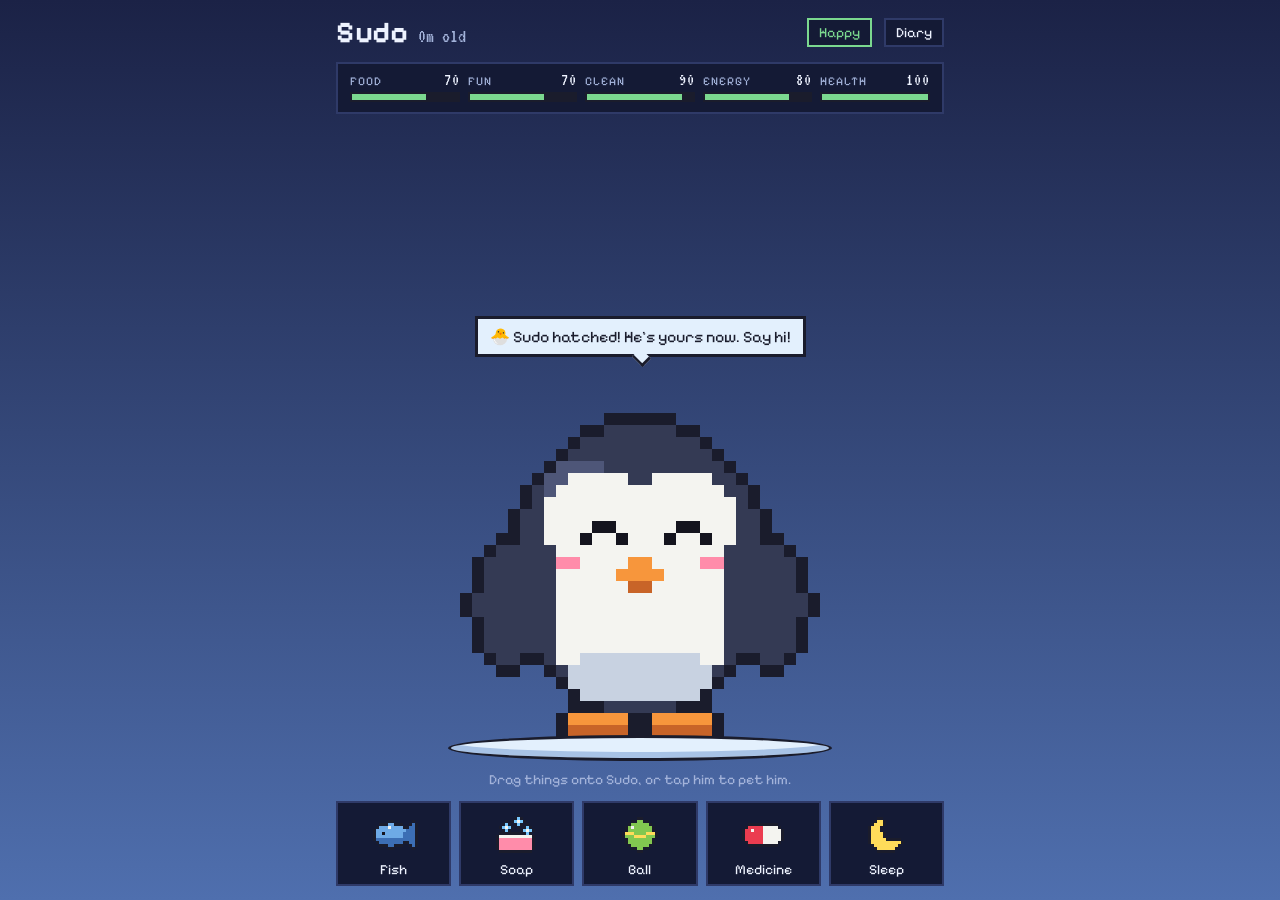
==== commit ab8eaa34: "Turn the whole site into Sudo the penguin The home page is now just Sudo: a stats bar, Sudo on the i" ====
--- a/index.html
+++ b/index.html
@@ -3,1286 +3,761 @@
 
 <head>
     <meta charset="UTF-8">
-    <meta name="viewport" content="width=device-width, initial-scale=1.0">
-
-    <title>valerie.wtf terminal</title>
-    <meta name="description" content="An interactive terminal for learning package manager commands across Linux distros.">
+    <meta name="viewport" content="width=device-width, initial-scale=1.0, viewport-fit=cover">
+
+    <title>Sudo the Penguin</title>
+    <meta name="description" content="Sudo is a tiny pixel penguin who lives at valerie.wtf. Drag fish to him, give him baths, play ball, and don't let him get sick.">
+
+    <link rel="preconnect" href="https://fonts.googleapis.com">
+    <link rel="preconnect" href="https://fonts.gstatic.com" crossorigin>
+    <link rel="stylesheet" href="https://fonts.googleapis.com/css2?family=Pixelify+Sans:wght@400;600;700&family=VT323&display=swap">
 
     <style>
+        /* one-screen handheld: status HUD on top, Sudo on the ice in the middle, item tray at the bottom */
         :root {
-            --bg: #000000;
-            --panel: #0c0c0c;
-            --bar: #2b2b2b;
-            --fg: #cccccc;
-            --dim: #767676;
-            --green: #4ae24a;
-            --blue: #6b9bff;
-            --yellow: #e5c07b;
-            --red: #f14c4c;
-            --purple: #c678dd;
-            --cyan: #56d4dd;
+            --sky-hi: #1b2246;
+            --sky-lo: #4f6fae;
+            --ice: #e3f0fd;
+            --ice-edge: #a8c3e6;
+            --ink: #1a1c2c;
+            --panel: #141a35;
+            --panel-line: #2f3a68;
+            --text: #eef3ff;
+            --muted: #a3b3da;
+            --beak: #f7963c;
+            --good: #7bd88f;
+            --warn: #f2c14e;
+            --bad: #ef5b6b;
+            --night: rgba(8, 10, 30, 0.55);
+
+            --display: "Pixelify Sans", "Trebuchet MS", system-ui, sans-serif;
+            --mono: "VT323", ui-monospace, "DejaVu Sans Mono", monospace;
+
+            color-scheme: dark;
         }
 
         * { box-sizing: border-box; }
-
-        html, body {
+        [hidden] { display: none !important; }
+
+        html, body { height: 100%; }
+
+        body {
             margin: 0;
+            overflow: hidden;
+            background: linear-gradient(180deg, var(--sky-hi) 0%, var(--sky-lo) 100%);
+            background-color: var(--sky-hi);
+            color: var(--text);
+            font-family: var(--display);
+            font-size: 16px;
+            -webkit-tap-highlight-color: transparent;
+        }
+
+        .app {
             height: 100%;
-            background: var(--bg);
-            color: var(--fg);
-            font-family: "Ubuntu Mono", "DejaVu Sans Mono", ui-monospace, Menlo, Consolas, monospace;
-            font-size: 15px;
-        }
-
-        body {
-            overflow: hidden;
-            display: flex;
-            justify-content: center;
-            align-items: center;
-            padding: 16px;
-        }
-
-        .window {
-            width: 100%;
-            max-width: 920px;
-            height: min(720px, calc(100vh - 32px));
-            height: min(720px, calc(100dvh - 32px));
+            max-width: 640px;
+            margin: 0 auto;
+            display: grid;
+            grid-template-rows: auto auto 1fr auto;
+            gap: 12px;
+            padding-block: 14px;
+            padding-left: max(16px, env(safe-area-inset-left, 0px));
+            padding-right: max(16px, env(safe-area-inset-right, 0px));
+        }
+
+        /* ---------- header ---------- */
+
+        .top { display: flex; align-items: center; gap: 12px; }
+        .nameplate { display: flex; align-items: baseline; gap: 10px; min-width: 0; flex: 1; }
+        h1 { margin: 0; font-size: 30px; font-weight: 700; letter-spacing: 0.02em; text-wrap: balance; }
+        .age { font-family: var(--mono); font-size: 20px; color: var(--muted); white-space: nowrap; }
+
+        .mood {
+            font-size: 14px;
+            padding: 4px 10px;
+            border: 2px solid var(--panel-line);
+            background: var(--panel);
+            white-space: nowrap;
+        }
+        .mood[data-level="bad"] { border-color: var(--bad); color: var(--bad); }
+        .mood[data-level="warn"] { border-color: var(--warn); color: var(--warn); }
+        .mood[data-level="good"] { border-color: var(--good); color: var(--good); }
+
+        .icon-btn {
+            font: inherit;
+            font-size: 14px;
+            color: var(--text);
+            background: var(--panel);
+            border: 2px solid var(--panel-line);
+            padding: 4px 10px;
+            cursor: pointer;
+        }
+        .icon-btn:hover { border-color: var(--muted); }
+
+        /* ---------- stats ---------- */
+
+        .stats {
+            display: grid;
+            grid-template-columns: repeat(5, minmax(0, 1fr));
+            gap: 8px;
+            padding: 10px 12px;
+            background: var(--panel);
+            border: 2px solid var(--panel-line);
+        }
+
+        .stat { display: grid; gap: 4px; min-width: 0; }
+        .stat-head { display: flex; justify-content: space-between; gap: 4px; font-size: 12px; text-transform: uppercase; letter-spacing: 0.08em; color: var(--muted); }
+        .stat-head b { font-family: var(--mono); font-size: 18px; line-height: 12px; font-weight: 400; color: var(--text); font-variant-numeric: tabular-nums; }
+        .meter { height: 10px; background: var(--ink); border: 2px solid var(--ink); }
+        .meter i { display: block; height: 100%; width: 50%; background: var(--good); transition: width 0.4s steps(6); }
+        .meter i[data-level="warn"] { background: var(--warn); }
+        .meter i[data-level="bad"] { background: var(--bad); }
+
+        /* ---------- scene ---------- */
+
+        .scene {
+            position: relative;
+            min-height: 0;
             display: flex;
             flex-direction: column;
+            justify-content: flex-end;
+            align-items: center;
+            overflow: hidden;
+        }
+
+        .stars { position: absolute; inset: 0; opacity: 0; transition: opacity 1.2s; pointer-events: none; }
+        .stars i { position: absolute; width: 3px; height: 3px; background: var(--ice); }
+        .scene.night .stars { opacity: 1; }
+        .scene::after { content: ""; position: absolute; inset: 0; background: var(--night); opacity: 0; transition: opacity 1.2s; pointer-events: none; }
+        .scene.night::after { opacity: 1; }
+
+        .say {
+            position: relative;
+            z-index: 2;
+            max-width: min(100%, 340px);
+            margin-bottom: 8px;
+            padding: 8px 12px;
+            background: var(--ice);
+            color: var(--ink);
+            border: 3px solid var(--ink);
+            font-size: 16px;
+            text-align: center;
+            text-wrap: balance;
+            opacity: 0;
+            transform: translateY(6px);
+            transition: opacity 0.2s, transform 0.2s;
+        }
+        .say.show { opacity: 1; transform: none; }
+        .say::after {
+            content: "";
+            position: absolute;
+            left: 50%;
+            bottom: -11px;
+            width: 12px;
+            height: 12px;
+            margin-left: -6px;
+            background: var(--ice);
+            border-right: 3px solid var(--ink);
+            border-bottom: 3px solid var(--ink);
+            transform: rotate(45deg) scaleY(0.8);
+        }
+
+        .stage { position: relative; z-index: 1; display: grid; justify-items: center; }
+
+        #sudo {
+            display: block;
+            width: min(72vw, 44vh, 384px);
+            height: auto;
+            aspect-ratio: 1;
+            max-width: 100%;
+            image-rendering: pixelated;
+            cursor: pointer;
+            user-select: none;
+            -webkit-user-drag: none;
+            touch-action: manipulation;
+            transition: transform 0.15s;
+        }
+        #sudo.target { transform: scale(1.06); filter: drop-shadow(0 0 10px var(--beak)); }
+        #sudo:focus-visible { outline: 3px dashed var(--beak); outline-offset: 4px; }
+
+        .floor {
+            width: min(100%, 520px);
+            height: 26px;
+            margin-top: -14px;
+            background: var(--ice);
+            border: 3px solid var(--ink);
+            border-radius: 50%;
+            box-shadow: inset 0 -6px 0 var(--ice-edge);
+        }
+
+        .hint { position: relative; z-index: 2; margin: 10px 0 0; font-size: 14px; color: var(--muted); text-align: center; min-height: 1.3em; text-wrap: balance; }
+        .scene.night .hint { color: var(--text); }
+
+        .particle {
+            position: absolute;
+            z-index: 3;
+            width: 32px;
+            height: 32px;
+            image-rendering: pixelated;
+            pointer-events: none;
+            animation: float-up 1.3s ease-out forwards;
+        }
+        @keyframes float-up {
+            from { opacity: 1; transform: translate(0, 0) scale(1); }
+            to { opacity: 0; transform: translate(var(--dx, 0px), -90px) scale(1.4); }
+        }
+
+        /* ---------- tray ---------- */
+
+        .tray {
+            display: grid;
+            grid-template-columns: repeat(5, minmax(0, 1fr));
+            gap: 8px;
+        }
+
+        .item {
+            font: inherit;
+            font-size: 14px;
+            color: var(--text);
+            display: grid;
+            justify-items: center;
+            gap: 2px;
+            padding: 8px 4px 6px;
             background: var(--panel);
-            border: 1px solid #3a3a3a;
-            border-radius: 8px;
-            box-shadow: 0 10px 40px rgba(0, 0, 0, 0.6);
-            overflow: hidden;
-        }
-
-        .titlebar {
-            display: flex;
-            align-items: center;
-            gap: 8px;
-            padding: 10px 14px;
-            background: var(--bar);
-            color: #bbbbbb;
-            font-size: 13px;
-            justify-content: center;
-            position: relative;
+            border: 2px solid var(--panel-line);
+            cursor: grab;
+            touch-action: none;
             user-select: none;
-        }
-
-        .dot { width: 12px; height: 12px; border-radius: 50%; }
-        .dot.r { background: #ff5f57; }
-        .dot.y { background: #febc2e; }
-        .dot.g { background: #28c840; }
-        .dots { position: absolute; left: 14px; display: flex; gap: 8px; }
-        .titlebar span { max-width: calc(100% - 100px); overflow: hidden; text-overflow: ellipsis; white-space: nowrap; }
-
-        #screen {
-            flex: 1;
-            overflow-y: auto;
-            padding: 14px 16px;
-            line-height: 1.5;
-            cursor: text;
-        }
-
-        .line { white-space: pre-wrap; overflow-wrap: anywhere; }
-        /* the ascii banner is 52 columns wide: shrink it to fit instead of wrapping */
-        .line.banner { white-space: pre; overflow-wrap: normal; font-size: min(1em, calc((100vw - 40px) / 32)); line-height: 1.2; }
-
-        .inputline { display: flex; gap: 8px; }
-        .inputline .prompt { flex-shrink: 0; }
-
-        #cmd {
-            flex: 1;
-            min-width: 0;
-            background: transparent;
-            border: 0;
-            outline: 0;
-            color: var(--fg);
-            font: inherit;
-            caret-color: var(--fg);
-            padding: 0;
-        }
-
-        .chips {
-            display: flex;
-            flex-wrap: wrap;
-            gap: 6px;
-            padding: 10px 14px;
-            border-top: 1px solid #3a3a3a;
-            background: var(--bar);
-        }
-
-        .chips button {
-            font: inherit;
-            font-size: 13px;
-            color: var(--fg);
-            background: #1a1a1a;
-            border: 1px solid #444444;
-            border-radius: 4px;
-            padding: 4px 10px;
-            cursor: pointer;
-        }
-
-        .chips button:hover { border-color: var(--green); color: var(--green); }
-
-        .cyan { color: var(--cyan); }
-        .pu { color: var(--green); font-weight: bold; }
-        .pp { color: var(--blue); font-weight: bold; }
-        .pb { color: var(--yellow); font-weight: bold; }
-        .green { color: var(--green); }
-        .blue { color: var(--blue); }
-        .yellow { color: var(--yellow); }
-        .red { color: var(--red); }
-        .purple { color: var(--purple); }
-        .dim { color: var(--dim); }
-        .bold { font-weight: bold; }
-
-        /* rm -rf / easter egg */
-        .window.glitch { animation: shake 0.12s infinite; }
-        .window.glitch #screen { filter: hue-rotate(90deg) contrast(1.6); }
-        @keyframes shake {
-            0% { transform: translate(0, 0); }
-            25% { transform: translate(-3px, 2px) skewX(1deg); }
-            50% { transform: translate(3px, -2px); }
-            75% { transform: translate(-2px, -3px) skewX(-1deg); }
-            100% { transform: translate(0, 0); }
-        }
-        .window.dead .titlebar, .window.dead .chips, .window.dead .inputline { visibility: hidden; }
-        .window.dead #screen { background: #000; color: #fff; }
-
-        /* fork bomb clones, sl train, cmatrix */
-        .bomb {
+            -webkit-user-select: none;
+        }
+        .item img { width: 48px; height: 48px; image-rendering: pixelated; pointer-events: none; -webkit-user-drag: none; }
+        .item:hover { border-color: var(--muted); }
+        .item:focus-visible { outline: 3px dashed var(--beak); outline-offset: 2px; }
+        .item:active { cursor: grabbing; }
+        .item.dragging img { opacity: 0.25; }
+        .item[aria-pressed="true"] { border-color: var(--warn); }
+
+        .ghost {
             position: fixed;
-            width: 220px;
-            padding: 26px 10px 10px;
+            z-index: 20;
+            width: 64px;
+            height: 64px;
+            margin: -32px 0 0 -32px;
+            image-rendering: pixelated;
+            pointer-events: none;
+            filter: drop-shadow(0 6px 0 rgba(0, 0, 0, 0.35));
+        }
+        .ghost.fly { transition: left 0.35s ease-in, top 0.35s cubic-bezier(.5, -0.6, .7, 1), opacity 0.35s; }
+
+        /* ---------- diary ---------- */
+
+        .diary {
+            position: fixed;
+            z-index: 30;
+            left: 0;
+            right: 0;
+            bottom: 0;
+            max-height: 70%;
+            display: grid;
+            grid-template-rows: auto 1fr auto;
+            gap: 10px;
+            max-width: 640px;
+            margin: 0 auto;
+            padding-top: 14px;
+            padding-bottom: max(16px, env(safe-area-inset-bottom, 0px));
+            padding-left: max(16px, env(safe-area-inset-left, 0px));
+            padding-right: max(16px, env(safe-area-inset-right, 0px));
             background: var(--panel);
-            border: 1px solid #3a3a3a;
-            border-radius: 6px;
-            box-shadow: 0 6px 20px rgba(0, 0, 0, 0.7);
-            font-size: 12px;
-            white-space: pre;
-            z-index: 5;
-        }
-        .bomb::before { content: ""; position: absolute; inset: 0 0 auto 0; height: 18px; background: var(--bar); border-radius: 6px 6px 0 0; }
-        .train {
-            position: fixed;
-            left: 0;
-            top: 30%;
-            z-index: 10;
-            white-space: pre;
-            line-height: 1.15;
-            color: var(--fg);
-            animation: choo 7s linear forwards;
-        }
-        @keyframes choo { from { transform: translateX(100vw); } to { transform: translateX(-100%); } }
-        .overlay { position: fixed; inset: 0; z-index: 10; background: #000; }
-        .line:has(.vim-intro) { position: relative; }
-        .vim-intro { position: absolute; left: 0; right: 0; text-align: center; }
-
-        @media (max-width: 600px) {
-            html, body { font-size: 13px; }
-            body { padding: 0; }
-            .window { height: 100vh; height: 100dvh; border-radius: 0; border: 0; }
+            border: 2px solid var(--panel-line);
+            border-bottom: 0;
+            box-shadow: 0 -10px 40px rgba(0, 0, 0, 0.5);
+        }
+        .diary-head { display: flex; justify-content: space-between; align-items: center; gap: 12px; }
+        .diary h2 { margin: 0; font-size: 22px; }
+        .diary ol { margin: 0; padding: 0; list-style: none; overflow-y: auto; display: grid; gap: 2px; align-content: start; }
+        .diary li { display: flex; gap: 12px; font-size: 15px; }
+        .diary time { font-family: var(--mono); font-size: 18px; color: var(--muted); white-space: nowrap; font-variant-numeric: tabular-nums; }
+        .diary .counts { font-size: 14px; color: var(--muted); }
+        .diary a { color: var(--ice); }
+
+        @media (max-width: 480px) {
+            .app { gap: 10px; padding-block: 10px; }
+            h1 { font-size: 24px; }
+            .age { font-size: 17px; }
+            .stats { gap: 6px; padding: 8px; }
+            .stat-head { flex-direction: column; gap: 2px; font-size: 10px; letter-spacing: 0.04em; }
+            .stat-head b { font-size: 16px; line-height: 1; }
+            .item { font-size: 12px; }
+            .item img { width: 40px; height: 40px; }
+        }
+
+        @media (prefers-reduced-motion: reduce) {
+            .particle { animation-duration: 0.01s; }
+            .ghost.fly { transition: none; }
+            .meter i { transition: none; }
         }
     </style>
 </head>
 
 <body>
 
-    <div class="window">
-        <div class="titlebar">
-            <div class="dots"><div class="dot r"></div><div class="dot y"></div><div class="dot g"></div></div>
-            <span id="title">valerie@valerie.wtf: ~</span>
+    <main class="app">
+        <header class="top">
+            <div class="nameplate">
+                <h1>Sudo</h1>
+                <span class="age" id="age"></span>
+            </div>
+            <span class="mood" id="mood"></span>
+            <button class="icon-btn" id="diaryBtn" type="button">Diary</button>
+        </header>
+
+        <section class="stats" id="stats" aria-label="Sudo's stats"></section>
+
+        <section class="scene" id="scene">
+            <div class="stars" id="stars"></div>
+            <div class="say" id="say" role="status" aria-live="polite"></div>
+            <div class="stage">
+                <img id="sudo" src="sprites/idle_happy_1.png" alt="Sudo the penguin. Tap to pet him." tabindex="0" draggable="false">
+                <div class="floor"></div>
+            </div>
+            <p class="hint" id="hint"></p>
+        </section>
+
+        <nav class="tray" aria-label="Things to give Sudo">
+            <button class="item" type="button" data-item="fish"><img src="sprites/fish.png" alt="">Fish</button>
+            <button class="item" type="button" data-item="soap"><img src="sprites/soap.png" alt="">Soap</button>
+            <button class="item" type="button" data-item="ball"><img src="sprites/ball.png" alt="">Ball</button>
+            <button class="item" type="button" data-item="pill"><img src="sprites/pill.png" alt="">Medicine</button>
+            <button class="item" type="button" id="sleepBtn" aria-pressed="false"><img src="sprites/moon.png" alt=""><span>Sleep</span></button>
+        </nav>
+    </main>
+
+    <aside class="diary" id="diary" hidden aria-label="Sudo's diary">
+        <div class="diary-head">
+            <h2>Sudo's diary</h2>
+            <button class="icon-btn" id="diaryClose" type="button">Close</button>
         </div>
-        <div id="screen">
-            <div id="output"></div>
-            <div class="inputline">
-                <span class="prompt" id="prompt"></span>
-                <input id="cmd" autocomplete="off" autocapitalize="off" autocorrect="off" spellcheck="false" aria-label="terminal input">
-            </div>
-        </div>
-        <div class="chips">
-            <button data-cmd="help">help</button>
-            <button data-cmd="distros">distros</button>
-            <button data-cmd="cheatsheet">cheatsheet</button>
-            <button data-cmd="compare install">compare</button>
-            <button data-cmd="quiz">quiz</button>
-            <button data-cmd="clear">clear</button>
-        </div>
-    </div>
+        <ol id="log"></ol>
+        <div class="counts" id="counts"></div>
+    </aside>
 
     <script>
-        // ---------- data ----------
-
-        const TASKS = {
-            refresh: "refresh the package list",
-            upgrade: "upgrade every installed package",
-            install: "install a package",
-            remove: "remove a package",
-            search: "search for a package",
-            info: "show details about a package",
-            list: "list installed packages",
-            orphans: "remove unused dependencies",
-            clean: "clear the package cache"
+        const $ = id => document.getElementById(id);
+        const sudoEl = $("sudo");
+        const sceneEl = $("scene");
+        const sayEl = $("say");
+
+        // ---------- sprites ----------
+
+        const FRAMES = {
+            idle_happy: 2, idle_neutral: 2, idle_hungry: 2, idle_sad: 2, idle_stinky: 2, idle_sleepy: 2,
+            idle_sick: 2, idle_overfed: 2, idle_ecstatic: 2, blink: 1, pet: 2, eat: 3, bath: 2, play: 2, sleep: 2
         };
-
-        // The first template in each list is the canonical one; the rest are accepted aliases.
-        const MANAGERS = {
-            apt: {
-                name: "APT",
-                tasks: {
-                    refresh: ["sudo apt update", "sudo apt-get update"],
-                    upgrade: ["sudo apt upgrade", "sudo apt full-upgrade", "sudo apt-get upgrade", "sudo apt-get dist-upgrade"],
-                    install: ["sudo apt install PKG", "sudo apt-get install PKG"],
-                    remove: ["sudo apt remove PKG", "sudo apt purge PKG", "sudo apt-get remove PKG", "sudo apt-get purge PKG"],
-                    search: ["apt search PKG", "apt-cache search PKG"],
-                    info: ["apt show PKG", "apt-cache show PKG"],
-                    list: ["apt list --installed", "dpkg -l"],
-                    orphans: ["sudo apt autoremove", "sudo apt-get autoremove"],
-                    clean: ["sudo apt clean", "sudo apt-get clean", "sudo apt autoclean"]
-                },
-                notes: {
-                    refresh: "this only refreshes the list of what's available. it doesn't install anything yet!",
-                    upgrade: "run `apt update` first so apt knows about the newest versions.",
-                    remove: "`remove` keeps config files. `purge` deletes them too.",
-                    clean: "deletes the downloaded .deb files in /var/cache/apt/archives."
+        for (const [name, n] of Object.entries(FRAMES))
+            for (let i = 1; i <= n; i++) new Image().src = `sprites/${name}_${i}.png`;
+
+        // ---------- state ----------
+
+        const STATS = { food: "Food", fun: "Fun", clean: "Clean", energy: "Energy", health: "Health" };
+
+        // per-hour changes. a full tummy lasts about half a day.
+        const DECAY = {
+            awake:  { food: -6, fun: -5, clean: -3, energy: -4 },
+            asleep: { food: -3, fun: -1, clean: -1, energy: 20 }
+        };
+
+        const MAX_CATCHUP_H = 24 * 14;
+        const SAVE_KEY = "sudo-pet";
+
+        function freshPenguin() {
+            const now = Date.now();
+            return {
+                born: now, last: now, asleep: false, overfedUntil: 0,
+                stats: { food: 70, fun: 70, clean: 90, energy: 80, health: 100 },
+                counts: {}, log: []
+            };
+        }
+
+        let sudo = null;
+        let isNew = false;
+        try { sudo = JSON.parse(localStorage.getItem(SAVE_KEY)); } catch (e) {}
+        if (!sudo || !sudo.stats) { sudo = freshPenguin(); isNew = true; }
+
+        function save() { try { localStorage.setItem(SAVE_KEY, JSON.stringify(sudo)); } catch (e) {} }
+
+        const clamp = v => Math.max(0, Math.min(100, v));
+
+        function bump(stat, by) { sudo.stats[stat] = clamp(sudo.stats[stat] + by); }
+
+        // Advance time in small steps so health reacts to stats crossing thresholds mid-absence.
+        function tick() {
+            const now = Date.now();
+            let hours = Math.min((now - sudo.last) / 36e5, MAX_CATCHUP_H);
+            sudo.last = now;
+            while (hours > 0) {
+                const h = Math.min(hours, 0.25);
+                hours -= h;
+                const s = sudo.stats;
+                for (const [k, v] of Object.entries(DECAY[sudo.asleep ? "asleep" : "awake"])) bump(k, v * h);
+                if (s.food < 15 || s.clean < 15) bump("health", -6 * h);
+                else if (s.food > 40 && s.clean > 40) bump("health", 3 * h);
+                if (sudo.asleep && s.energy >= 100) { sudo.asleep = false; logEvent("woke up all on his own ☀️"); }
+            }
+            save();
+        }
+
+        function logEvent(msg) {
+            sudo.log.push({ t: Date.now(), msg });
+            if (sudo.log.length > 50) sudo.log.shift();
+        }
+
+        function count(action) { sudo.counts[action] = (sudo.counts[action] || 0) + 1; }
+
+        // ---------- mood ----------
+
+        // [chip text, chip level, hint under Sudo]
+        const MOODS = {
+            sleep:         ["Asleep", "", "Shh, he's sleeping. He wakes up by himself once he's rested."],
+            idle_sick:     ["Sick", "bad", "He's sick! Give him medicine, then feed him and clean him."],
+            idle_overfed:  ["Too full", "warn", "Too many fish. Give his tummy a few minutes."],
+            idle_hungry:   ["Starving", "bad", "He's hungry. Drag a fish to him."],
+            idle_stinky:   ["Stinky", "warn", "Phew. Scrub him with the soap."],
+            idle_sleepy:   ["Sleepy", "warn", "He can barely keep his eyes open. Tap the moon to put him to bed."],
+            idle_sad:      ["Bored", "warn", "He's bored. Throw him the ball, or pet him."],
+            idle_ecstatic: ["Best life", "good", "He's never been happier."],
+            idle_happy:    ["Happy", "good", "Drag things onto Sudo, or tap him to pet him."],
+            idle_neutral:  ["Okay", "", "Drag things onto Sudo, or tap him to pet him."]
+        };
+
+        function mood() {
+            const s = sudo.stats;
+            if (sudo.asleep) return "sleep";
+            if (s.health < 40) return "idle_sick";
+            if (Date.now() < sudo.overfedUntil) return "idle_overfed";
+            if (s.food < 30) return "idle_hungry";
+            if (s.clean < 30) return "idle_stinky";
+            if (s.energy < 20) return "idle_sleepy";
+            if (s.fun < 30) return "idle_sad";
+            if (Object.values(s).every(v => v >= 80)) return "idle_ecstatic";
+            if (s.fun >= 55) return "idle_happy";
+            return "idle_neutral";
+        }
+
+        // ---------- rendering ----------
+
+        let anim = null;
+        let blinkUntil = 0;
+
+        function animate(name, ms = 1600) { anim = { name, start: Date.now(), until: Date.now() + ms }; }
+
+        function age() {
+            const mins = Math.floor((Date.now() - sudo.born) / 6e4);
+            const d = Math.floor(mins / 1440), h = Math.floor(mins / 60) % 24, m = mins % 60;
+            return d ? `${d}d ${h}h old` : h ? `${h}h ${m}m old` : `${m}m old`;
+        }
+
+        const level = v => v < 30 ? "bad" : v < 60 ? "warn" : "good";
+
+        $("stats").innerHTML = Object.entries(STATS).map(([k, label]) =>
+            `<div class="stat"><div class="stat-head">${label}<b id="v-${k}"></b></div><div class="meter"><i id="m-${k}"></i></div></div>`).join("");
+
+        function renderHud() {
+            for (const k of Object.keys(STATS)) {
+                const v = Math.round(sudo.stats[k]);
+                $("v-" + k).textContent = v;
+                const m = $("m-" + k);
+                m.style.width = v + "%";
+                m.dataset.level = level(v);
+            }
+            const [text, lvl, hint] = MOODS[mood()];
+            $("mood").textContent = text;
+            $("mood").dataset.level = lvl;
+            $("hint").textContent = hint;
+            $("age").textContent = age();
+            sceneEl.classList.toggle("night", sudo.asleep);
+            $("sleepBtn").setAttribute("aria-pressed", sudo.asleep);
+            $("sleepBtn").querySelector("span").textContent = sudo.asleep ? "Wake" : "Sleep";
+        }
+
+        function renderSprite() {
+            const now = Date.now();
+            let name, frame;
+            if (anim && now < anim.until) {
+                name = anim.name;
+                frame = Math.floor((now - anim.start) / 400) % FRAMES[name];
+            } else {
+                anim = null;
+                name = mood();
+                frame = Math.floor(now / 700) % FRAMES[name];
+                const canBlink = !["sleep", "idle_overfed", "idle_sick"].includes(name);
+                if (canBlink && now > blinkUntil + 2500 && Math.random() < 0.02) blinkUntil = now + 160;
+                if (canBlink && now < blinkUntil) { name = "blink"; frame = 0; }
+            }
+            const src = `sprites/${name}_${frame + 1}.png`;
+            if (!sudoEl.src.endsWith(src)) sudoEl.src = src;
+        }
+
+        let sayTimer = 0;
+        function say(msg, ms = 2600) {
+            sayEl.textContent = msg;
+            sayEl.classList.add("show");
+            clearTimeout(sayTimer);
+            sayTimer = setTimeout(() => sayEl.classList.remove("show"), ms);
+        }
+
+        // little sprites that float up off Sudo
+        function burst(sprite, n = 3) {
+            const box = sudoEl.getBoundingClientRect(), scene = sceneEl.getBoundingClientRect();
+            for (let i = 0; i < n; i++) {
+                const p = document.createElement("img");
+                p.src = `sprites/${sprite}.png`;
+                p.className = "particle";
+                p.alt = "";
+                p.style.left = (box.left - scene.left + box.width * (0.2 + Math.random() * 0.6) - 16) + "px";
+                p.style.top = (box.top - scene.top + box.height * (0.15 + Math.random() * 0.35)) + "px";
+                p.style.setProperty("--dx", (Math.random() * 60 - 30) + "px");
+                p.style.animationDelay = (i * 0.12) + "s";
+                sceneEl.appendChild(p);
+                setTimeout(() => p.remove(), 1300 + i * 120);
+            }
+        }
+
+        const pick = list => list[Math.floor(Math.random() * list.length)];
+
+        // ---------- care ----------
+
+        const ACTIONS = {
+            feed() {
+                if (sudo.asleep) return say("Shhh, he's sleeping 😴");
+                if (sudo.stats.food >= 92) {
+                    sudo.overfedUntil = Date.now() + 5 * 6e4;
+                    bump("fun", -5);
+                    logEvent("got force-fed and now has a tummy ache 🤢");
+                    return say("He's too full! Now he has a tummy ache 🤢");
                 }
+                bump("food", 25);
+                bump("health", 2);
+                count("feed");
+                logEvent("ate a fish 🐟");
+                animate("eat", 1200);
+                say(pick(["Nom nom nom 🐟", "*gulp* 🐟", "Fish! His favorite! 🐟", "He ate it in one bite 🐟"]));
             },
-            pacman: {
-                name: "pacman",
-                tasks: {
-                    refresh: ["sudo pacman -Sy"],
-                    upgrade: ["sudo pacman -Syu"],
-                    install: ["sudo pacman -S PKG", "sudo pacman -S --needed PKG"],
-                    remove: ["sudo pacman -Rns PKG", "sudo pacman -Rs PKG", "sudo pacman -R PKG"],
-                    search: ["pacman -Ss PKG"],
-                    info: ["pacman -Si PKG", "pacman -Qi PKG"],
-                    list: ["pacman -Q", "pacman -Qe"],
-                    orphans: ["sudo pacman -Rns $(pacman -Qdtq)"],
-                    clean: ["sudo pacman -Sc", "sudo pacman -Scc", "paccache -r"]
-                },
-                notes: {
-                    refresh: "careful! running -Sy and then installing without -u is a \"partial upgrade\", which Arch doesn't support. just use -Syu.",
-                    upgrade: "S = sync, y = refresh the database, u = upgrade. the classic.",
-                    remove: "R = remove, n = delete config backups, s = also remove dependencies nothing else needs.",
-                    info: "-Si looks at the repos, -Qi looks at what you have installed.",
-                    orphans: "-Qdtq lists packages installed as dependencies that nothing needs anymore.",
-                    list: "-Q lists everything, -Qe only the packages you installed explicitly."
+
+            pet() {
+                count("pet");
+                if (sudo.asleep) { bump("fun", 3); burst("heart", 1); return say("He smiles in his sleep 🥹"); }
+                bump("fun", 10);
+                logEvent("got petted 🥰");
+                animate("pet", 1600);
+                burst("heart");
+                say(pick(["*happy wiggle*", "He leans into your hand 🥰", "*happy penguin noises*", "He's blushing. He's shy."]));
+            },
+
+            bathe() {
+                if (sudo.asleep) return say("You can't bathe a sleeping penguin 😭");
+                const wasStinky = sudo.stats.clean < 30;
+                sudo.stats.clean = 100;
+                bump("fun", 5);
+                count("bathe");
+                logEvent("had a bath 🫧");
+                animate("bath", 2000);
+                burst("bubble", 5);
+                say(wasStinky ? "FINALLY. The fly has left ✨" : "Splish splash! Squeaky clean ✨");
+            },
+
+            play() {
+                if (sudo.asleep) return say("He's asleep. Play later 😴");
+                if (sudo.stats.health < 40) return say("He's too sick to play 🤒");
+                if (sudo.stats.energy < 15) return say("He's too tired to play 🥱");
+                bump("fun", 20);
+                bump("energy", -12);
+                bump("food", -5);
+                count("play");
+                logEvent("played ball 🎾");
+                animate("play", 1600);
+                burst("sparkle", 2);
+                say(pick(["He bonked it with his head! 🎾", "BALL!!! 🎾", "He's thrilled 🎾"]));
+            },
+
+            heal() {
+                if (sudo.asleep) return say("Let him sleep first 😴");
+                if (sudo.stats.health >= 70) return say("He's healthy! No medicine needed 💚");
+                bump("health", 40);
+                count("heal");
+                logEvent("took his medicine 💊");
+                animate("idle_ecstatic", 1400);
+                burst("sparkle", 3);
+                say(sudo.stats.food < 15 || sudo.stats.clean < 15 ? "Much better! Now feed him and clean him 💊" : "Brave little guy. He feels much better 💊");
+            },
+
+            sleep() {
+                if (sudo.asleep) {
+                    sudo.asleep = false;
+                    bump("fun", -10);
+                    logEvent("got woken up 😠");
+                    return say("He's awake, and grumpy about it 😠");
                 }
-            },
-            dnf: {
-                name: "DNF",
-                tasks: {
-                    refresh: ["dnf check-update", "sudo dnf makecache"],
-                    upgrade: ["sudo dnf upgrade", "sudo dnf update"],
-                    install: ["sudo dnf install PKG"],
-                    remove: ["sudo dnf remove PKG"],
-                    search: ["dnf search PKG"],
-                    info: ["dnf info PKG"],
-                    list: ["dnf list --installed", "dnf list installed"],
-                    orphans: ["sudo dnf autoremove"],
-                    clean: ["sudo dnf clean all"]
-                },
-                notes: {
-                    refresh: "dnf refreshes metadata on its own most of the time, so you rarely need this.",
-                    upgrade: "`dnf update` is an old alias for `dnf upgrade`. both work."
-                }
-            },
-            zypper: {
-                name: "zypper",
-                tasks: {
-                    refresh: ["sudo zypper refresh", "sudo zypper ref"],
-                    upgrade: ["sudo zypper update", "sudo zypper up", "sudo zypper dup", "sudo zypper dist-upgrade"],
-                    install: ["sudo zypper install PKG", "sudo zypper in PKG"],
-                    remove: ["sudo zypper remove --clean-deps PKG", "sudo zypper remove PKG", "sudo zypper rm PKG"],
-                    search: ["zypper search PKG", "zypper se PKG"],
-                    info: ["zypper info PKG", "zypper if PKG"],
-                    list: ["zypper search --installed-only", "zypper se -i"],
-                    orphans: ["zypper packages --unneeded"],
-                    clean: ["sudo zypper clean", "sudo zypper clean --all"]
-                },
-                notes: {
-                    upgrade: "on Leap use `zypper update`. on Tumbleweed (rolling release) use `zypper dup`.",
-                    orphans: "this lists unneeded packages. remove the ones you don't want with `zypper remove`."
-                }
-            },
-            apk: {
-                name: "apk",
-                tasks: {
-                    refresh: ["apk update"],
-                    upgrade: ["apk upgrade"],
-                    install: ["apk add PKG"],
-                    remove: ["apk del PKG"],
-                    search: ["apk search PKG"],
-                    info: ["apk info -a PKG", "apk info PKG"],
-                    list: ["apk info", "apk list --installed"],
-                    orphans: ["apk del PKG"],
-                    clean: ["apk cache clean"]
-                },
-                notes: {
-                    install: "Alpine usually runs as root (common in Docker), so no sudo. use `doas` if you're a normal user.",
-                    orphans: "apk removes unused dependencies automatically when you `apk del` something. no extra step!"
-                }
-            },
-            xbps: {
-                name: "XBPS",
-                tasks: {
-                    refresh: ["sudo xbps-install -S"],
-                    upgrade: ["sudo xbps-install -Su"],
-                    install: ["sudo xbps-install -S PKG", "sudo xbps-install PKG"],
-                    remove: ["sudo xbps-remove -R PKG", "sudo xbps-remove PKG"],
-                    search: ["xbps-query -Rs PKG"],
-                    info: ["xbps-query -RS PKG", "xbps-query -S PKG"],
-                    list: ["xbps-query -l"],
-                    orphans: ["sudo xbps-remove -o"],
-                    clean: ["sudo xbps-remove -O"]
-                },
-                notes: {
-                    install: "void splits its tools: xbps-install, xbps-remove and xbps-query.",
-                    remove: "-R also removes dependencies that nothing else needs."
-                }
-            },
-            portage: {
-                name: "Portage",
-                tasks: {
-                    refresh: ["sudo emerge --sync", "sudo emaint sync -a"],
-                    upgrade: ["sudo emerge -avuDN @world", "sudo emerge --ask --update --deep --newuse @world"],
-                    install: ["sudo emerge -av PKG", "sudo emerge --ask PKG", "sudo emerge PKG"],
-                    remove: ["sudo emerge --deselect PKG", "sudo emerge -C PKG", "sudo emerge --unmerge PKG"],
-                    search: ["emerge -s PKG", "emerge --search PKG", "eix PKG"],
-                    info: ["emerge -pv PKG", "equery meta PKG"],
-                    list: ["qlist -I"],
-                    orphans: ["sudo emerge --depclean", "sudo emerge -c"],
-                    clean: ["sudo eclean distfiles"]
-                },
-                notes: {
-                    install: "Gentoo compiles from source by default. go make a coffee. maybe dinner.",
-                    remove: "--deselect takes it out of your world set, then `emerge --depclean` actually removes it. safer than -C.",
-                    upgrade: "a = ask, v = verbose, u = update, D = deep, N = newuse (rebuild when USE flags change)."
-                }
-            },
-            nix: {
-                name: "Nix",
-                tasks: {
-                    refresh: ["sudo nix-channel --update"],
-                    upgrade: ["sudo nixos-rebuild switch --upgrade"],
-                    install: ["nix-env -iA nixos.PKG", "nix profile install nixpkgs#PKG", "nix-shell -p PKG"],
-                    remove: ["nix-env -e PKG", "nix profile remove PKG"],
-                    search: ["nix search nixpkgs PKG"],
-                    info: ["nix eval nixpkgs#PKG.meta.description"],
-                    list: ["nix-env -q", "nix profile list"],
-                    orphans: ["sudo nix-collect-garbage -d"],
-                    clean: ["sudo nix-collect-garbage", "nix-store --gc"]
-                },
-                notes: {
-                    install: "the NixOS way is adding it to environment.systemPackages in /etc/nixos/configuration.nix and running `sudo nixos-rebuild switch`. nix-env works but it's the imperative way.",
-                    orphans: "-d also deletes old generations, so you can't roll back to them afterwards!"
-                }
+                if (sudo.stats.energy > 80) return say("He refuses. He is NOT tired 😤");
+                sudo.asleep = true;
+                logEvent("went to sleep 💤");
+                say("Goodnight, little guy 🌙");
             }
         };
 
-        // Not tied to one distro. `only` limits a manager to distros using that base manager.
-        const EXTRAS = {
-            flatpak: {
-                name: "Flatpak",
-                about: "works on (almost) any distro. apps run sandboxed and come from Flathub.",
-                tasks: {
-                    refresh: ["flatpak update --appstream"],
-                    upgrade: ["flatpak update"],
-                    install: ["flatpak install flathub PKG", "flatpak install PKG"],
-                    remove: ["flatpak uninstall PKG", "flatpak remove PKG"],
-                    search: ["flatpak search PKG"],
-                    info: ["flatpak info PKG"],
-                    list: ["flatpak list", "flatpak list --app"],
-                    orphans: ["flatpak uninstall --unused"]
-                },
-                notes: {
-                    install: "flatpak names look like org.mozilla.firefox, but `flatpak install flathub firefox` will search for a match.",
-                    orphans: "removes runtimes no installed app uses anymore. frees a LOT of space."
+        const ITEM_ACTION = { fish: "feed", soap: "bathe", ball: "play", pill: "heal" };
+
+        function act(name) {
+            tick();
+            ACTIONS[name]();
+            save();
+            renderHud();
+        }
+
+        // ---------- dragging items onto Sudo ----------
+
+        function overSudo(x, y) {
+            const r = sudoEl.getBoundingClientRect();
+            const pad = r.width * 0.1;
+            return x > r.left - pad && x < r.right + pad && y > r.top - pad && y < r.bottom + pad;
+        }
+
+        function makeGhost(item, x, y) {
+            const g = document.createElement("img");
+            g.src = `sprites/${item}.png`;
+            g.className = "ghost";
+            g.alt = "";
+            g.style.left = x + "px";
+            g.style.top = y + "px";
+            document.body.appendChild(g);
+            return g;
+        }
+
+        // fly a ghost to a point, then clean up
+        function flyTo(g, x, y, done) {
+            g.classList.add("fly");
+            requestAnimationFrame(() => { g.style.left = x + "px"; g.style.top = y + "px"; });
+            setTimeout(() => { g.remove(); done && done(); }, 360);
+        }
+
+        function sudoCenter() {
+            const r = sudoEl.getBoundingClientRect();
+            return [r.left + r.width / 2, r.top + r.height * 0.55];
+        }
+
+        // tapping (or pressing Enter on) an item tosses it to Sudo
+        function toss(btn) {
+            const item = btn.dataset.item;
+            const r = btn.getBoundingClientRect();
+            const g = makeGhost(item, r.left + r.width / 2, r.top + r.height / 2);
+            const [x, y] = sudoCenter();
+            flyTo(g, x, y, () => act(ITEM_ACTION[item]));
+        }
+
+        let drag = null;
+
+        document.querySelectorAll(".item[data-item]").forEach(btn => {
+            btn.addEventListener("pointerdown", e => {
+                if (e.button > 0) return;
+                e.preventDefault();
+                btn.setPointerCapture(e.pointerId);
+                drag = { btn, item: btn.dataset.item, x0: e.clientX, y0: e.clientY, ghost: null, over: false, lastBubble: 0 };
+            });
+
+            btn.addEventListener("pointermove", e => {
+                if (!drag || drag.btn !== btn) return;
+                if (!drag.ghost) {
+                    if (Math.hypot(e.clientX - drag.x0, e.clientY - drag.y0) < 6) return;
+                    drag.ghost = makeGhost(drag.item, e.clientX, e.clientY);
+                    btn.classList.add("dragging");
                 }
-            },
-            snap: {
-                name: "Snap",
-                about: "Canonical's universal format, preinstalled on Ubuntu. Linux Mint blocks it by default!",
-                tasks: {
-                    refresh: ["snap refresh --list"],
-                    upgrade: ["sudo snap refresh"],
-                    install: ["sudo snap install PKG", "sudo snap install --classic PKG"],
-                    remove: ["sudo snap remove PKG", "sudo snap remove --purge PKG"],
-                    search: ["snap find PKG"],
-                    info: ["snap info PKG"],
-                    list: ["snap list"]
-                },
-                notes: {
-                    install: "some snaps (like code editors) need `--classic` to escape the sandbox.",
-                    upgrade: "snaps also update themselves automatically in the background."
+                drag.ghost.style.left = e.clientX + "px";
+                drag.ghost.style.top = e.clientY + "px";
+                drag.over = overSudo(e.clientX, e.clientY);
+                sudoEl.classList.toggle("target", drag.over);
+                // scrubbing with the soap makes bubbles
+                if (drag.over && drag.item === "soap" && Date.now() - drag.lastBubble > 220) {
+                    drag.lastBubble = Date.now();
+                    burst("bubble", 1);
                 }
-            },
-            yay: {
-                name: "yay",
-                only: "pacman",
-                about: "an AUR helper for Arch-based distros. it wraps pacman and also builds packages from the AUR.",
-                tasks: {
-                    upgrade: ["yay", "yay -Syu"],
-                    install: ["yay -S PKG"],
-                    remove: ["yay -Rns PKG"],
-                    search: ["yay -Ss PKG", "yay PKG"],
-                    info: ["yay -Si PKG"],
-                    orphans: ["yay -Yc"],
-                    clean: ["yay -Sc"]
-                },
-                notes: {
-                    install: "never run yay with sudo. it asks for your password itself when it needs to.",
-                    upgrade: "plain `yay` upgrades your repo packages AND your AUR packages in one go.",
-                    search: "`yay firefox` gives you a numbered menu to pick what to install."
-                }
-            }
-        };
-        Object.assign(MANAGERS, EXTRAS);
-
-        const DISTROS = {
-            mint: { name: "Linux Mint", mgr: "apt", color: "green" },
-            ubuntu: { name: "Ubuntu", mgr: "apt", color: "yellow" },
-            debian: { name: "Debian", mgr: "apt", color: "red" },
-            popos: { name: "Pop!_OS", mgr: "apt", color: "blue" },
-            arch: { name: "Arch Linux", mgr: "pacman", color: "blue" },
-            manjaro: { name: "Manjaro", mgr: "pacman", color: "green" },
-            endeavouros: { name: "EndeavourOS", mgr: "pacman", color: "purple" },
-            cachyos: { name: "CachyOS", mgr: "pacman", color: "green" },
-            fedora: { name: "Fedora", mgr: "dnf", color: "blue" },
-            rhel: { name: "RHEL", mgr: "dnf", color: "red" },
-            rocky: { name: "Rocky Linux", mgr: "dnf", color: "green" },
-            opensuse: { name: "openSUSE", mgr: "zypper", color: "green" },
-            alpine: { name: "Alpine Linux", mgr: "apk", color: "blue" },
-            void: { name: "Void Linux", mgr: "xbps", color: "green" },
-            gentoo: { name: "Gentoo", mgr: "portage", color: "purple" },
-            nixos: { name: "NixOS", mgr: "nix", color: "blue" }
-        };
-
-        const PKGS = ["firefox", "vlc", "git", "neovim", "htop", "fastfetch", "gimp", "curl", "obs-studio", "btop"];
-
-        // ---------- state ----------
-
-        let distroKey = null;
-        let quiz = null;
-        const history = [];
-        let histIdx = 0;
-
-        const out = document.getElementById("output");
-        const input = document.getElementById("cmd");
-        const screen = document.getElementById("screen");
-        const promptEl = document.getElementById("prompt");
-        const titleEl = document.getElementById("title");
-
-        // ---------- output helpers ----------
-
-        const esc = s => s.replace(/[&<>"]/g, c => ({ "&": "&amp;", "<": "&lt;", ">": "&gt;", '"': "&quot;" }[c]));
-
-        // tiny markup: [color]text[/] and `code`
-        function fmt(s) {
-            return esc(s)
-                .replace(/\[(\w+)\]([\s\S]*?)\[\/\]/g, '<span class="$1">$2</span>')
-                .replace(/`([^`]+)`/g, '<span class="blue">$1</span>');
-        }
-
-        // `plain` is appended as literal text (used to echo what the user typed)
-        function print(s = "", plain = "") {
-            const div = document.createElement("div");
-            div.className = "line";
-            div.innerHTML = fmt(s) + esc(plain);
-            out.appendChild(div);
-            return div;
-        }
-
-        // classic bash look: bold green user@host, bold blue path
-        function promptMarkup() {
-            if (vim) return "";
-            if (quiz) return "[pb]quiz>[/]";
-            return `[pu]${distroKey ? "you@" + distroKey : "valerie@valerie.wtf"}[/]:[pp]~[/]$`;
-        }
-
-        function updatePrompt() {
-            promptEl.innerHTML = fmt(promptMarkup());
-            if (vim) { titleEl.textContent = `${vim.file || "[No Name]"} - VIM`; return; }
-            titleEl.textContent = distroKey ? `you@${distroKey}: ~ (${DISTROS[distroKey].name})` : "valerie@valerie.wtf: ~";
-        }
-
-        function scrollDown() { screen.scrollTop = screen.scrollHeight; }
-
-        // ---------- command parsing ----------
-
-        const escRe = s => s.replace(/[.*+?^${}()|[\]\\]/g, "\\$&");
-        const norm = s => s.trim().replace(/\s+/g, " ").replace(/^(sudo|doas) /, "");
-
-        // Find which manager + task a typed command matches.
-        function recognize(raw) {
-            const typed = norm(raw);
-            // exact templates first, so e.g. `pacman -Rns $(pacman -Qdtq)` isn't read as removing "$(pacman"
-            for (const wantPkg of [false, true])
-            for (const [mk, m] of Object.entries(MANAGERS)) {
-                for (const [tk, templates] of Object.entries(m.tasks)) {
-                    for (const t of templates) {
-                        if (t.includes("PKG") !== wantPkg) continue;
-                        const re = new RegExp("^" + escRe(norm(t)).replace("PKG", "(.+)") + "$");
-                        const match = typed.match(re);
-                        if (!match) continue;
-                        let pkg = null;
-                        if (match[1]) {
-                            pkg = match[1].split(" ").filter(w => !w.startsWith("-")).join(" ");
-                            if (!pkg) continue;
-                        }
-                        return { mgr: mk, task: tk, pkg };
-                    }
-                }
-            }
-            return null;
-        }
-
-        const canon = (mk, tk, pkg) => MANAGERS[mk].tasks[tk] ? MANAGERS[mk].tasks[tk][0].replace("PKG", pkg || "<package>") : null;
-
-        function fakeOutput(mk, task, pkg) {
-            const p = pkg || "firefox";
-            const lines = {
-                apt: {
-                    refresh: ["Hit:1 http://archive.ubuntu.com/ubuntu noble InRelease", "Reading package lists... Done", "[green]14 packages can be upgraded.[/]"],
-                    install: ["Reading package lists... Done", "Building dependency tree... Done", `The following NEW packages will be installed:\n  ${p}`, `Setting up ${p} ...`, "[green]Done![/]"],
-                    remove: [`Removing ${p} ...`, "[green]Done![/]"]
-                },
-                pacman: {
-                    upgrade: [":: Synchronizing package databases...", " core is up to date", " extra is up to date", ":: Starting full system upgrade...", "[green] there is nothing to do[/]"],
-                    install: ["resolving dependencies...", `Packages (1) ${p}-1.0-1`, ":: Proceed with installation? [Y/n] y", `(1/1) installing ${p}  [######################] 100%`]
-                },
-                dnf: {
-                    install: ["Dependencies resolved.", ` Installing: ${p}`, "Is this ok [y/N]: y", "[green]Complete![/]"]
-                },
-                portage: {
-                    install: [`>>> Emerging (1 of 1) ${p}`, ">>> Compiling source... [dim](this could take a while)[/]", `>>> Installed ${p}`]
+            });
+
+            const end = e => {
+                if (!drag || drag.btn !== btn) return;
+                const d = drag;
+                drag = null;
+                btn.classList.remove("dragging");
+                sudoEl.classList.remove("target");
+                if (e.type === "pointercancel") { d.ghost && d.ghost.remove(); return; }
+                if (!d.ghost) { toss(btn); return; }
+                if (d.over) {
+                    const [x, y] = sudoCenter();
+                    flyTo(d.ghost, x, y, () => act(ITEM_ACTION[d.item]));
+                } else {
+                    const r = btn.getBoundingClientRect();
+                    flyTo(d.ghost, r.left + r.width / 2, r.top + r.height / 2);
                 }
             };
-            return (lines[mk] && lines[mk][task]) || ["[green]✓ done[/] [dim](simulated)[/]"];
-        }
-
-        // ---------- built-in commands ----------
-
-        const COMMANDS = {
-            help() {
-                print("[green]valerie.wtf[/] — learn package managers by actually typing them 💻\n");
-                print("  `distros`              list every distro you can pick");
-                print("  `use <distro>`         switch distro, e.g. `use mint` or `use arch`");
-                print("  `cheatsheet`           every command for your current distro");
-                print("  `learn <task>`         how to do one thing, e.g. `learn install`");
-                print("  `compare <task>`       one task across every package manager");
-                print("  `about <manager>`      everything about apt, pacman, flatpak, yay...");
-                print("  `quiz`                 test yourself 🧠");
-                print("  `game`                 play Package Panic 🎮");
-                print("  `pet`                  visit Sudo the penguin 🐧");
-                print("  `neofetch`, `whoami`, `uname`, `date`, `cowsay`, `contact`, `history`, `clear`\n");
-                print("or just type a real command like `sudo apt install firefox` and I'll explain it.");
-                print("[dim]there are also a LOT of secrets hidden in here 👀[/]");
-                print(`[dim]tasks: ${Object.keys(TASKS).join(", ")}[/]`);
-            },
-
-            distros() {
-                const groups = {};
-                for (const [k, d] of Object.entries(DISTROS)) (groups[d.mgr] ||= []).push(`[${d.color}]${k}[/]`);
-                for (const [mk, ds] of Object.entries(groups)) print(`  [bold]${MANAGERS[mk].name.padEnd(8)}[/] ${ds.join(", ")}`);
-                print("\n[dim]extras: flatpak + snap work everywhere, yay works on Arch-based distros. try `about flatpak`.[/]");
-                print("type `use <distro>` to switch.");
-            },
-
-            use(args) {
-                const k = (args[0] || "").toLowerCase().replace(/[^a-z]/g, "");
-                if (!DISTROS[k]) {
-                    print(args[0] ? `[red]don't know "${args[0]}"[/]. try \`distros\`.` :"usage: `use <distro>`");
-                    return;
-                }
-                distroKey = k;
-                try { localStorage.setItem("distro", k); } catch (e) {}
-                const d = DISTROS[k];
-                print(`switched to [${d.color}]${d.name}[/]. package manager: [bold]${MANAGERS[d.mgr].name}[/]`);
-                print("type `cheatsheet` or try installing something!");
-            },
-
-            cheatsheet() {
-                if (!distroKey) { print("pick a distro first, e.g. `use mint`. see `distros`."); return; }
-                const d = DISTROS[distroKey];
-                print(`[${d.color}]${d.name}[/] uses [bold]${MANAGERS[d.mgr].name}[/]:\n`);
-                for (const [tk, desc] of Object.entries(TASKS)) print(`  [dim]${desc.padEnd(32)}[/] \`${canon(d.mgr, tk)}\``);
-                print("\n[dim]bonus:[/]");
-                for (const [mk, m] of Object.entries(EXTRAS)) {
-                    if (m.only && m.only !== d.mgr) continue;
-                    print(`  [dim]${(m.name + " install").padEnd(32)}[/] \`${canon(mk, "install")}\``);
-                }
-            },
-
-            about(args) {
-                const mk = (args[0] || "").toLowerCase();
-                const m = MANAGERS[mk];
-                if (!m) { print(`usage: \`about <manager>\`\n[dim]managers: ${Object.keys(MANAGERS).join(", ")}[/]`); return; }
-                const users = Object.entries(DISTROS).filter(([, d]) => d.mgr === mk || m.only === d.mgr).map(([k]) => k);
-                print(`[bold]${m.name}[/] — ${m.about || "used by " + users.join(", ")}`);
-                if (m.about && users.length) print(`[dim]works on: ${users.join(", ")}[/]`);
-                print("");
-                for (const [tk, desc] of Object.entries(TASKS)) if (m.tasks[tk]) print(`  [dim]${desc.padEnd(32)}[/] \`${canon(mk, tk)}\``);
-            },
-
-            learn(args) {
-                const tk = (args[0] || "").toLowerCase();
-                if (!TASKS[tk]) { print(`usage: \`learn <task>\`\n[dim]tasks: ${Object.keys(TASKS).join(", ")}[/]`); return; }
-                if (!distroKey) { COMMANDS.compare(args); return; }
-                const mk = DISTROS[distroKey].mgr;
-                print(`to [bold]${TASKS[tk]}[/] on ${DISTROS[distroKey].name}:\n`);
-                print(`  \`${canon(mk, tk)}\``);
-                const alts = MANAGERS[mk].tasks[tk].slice(1);
-                if (alts.length) print(`\n[dim]also works:[/] ${alts.map(a => "`" + a.replace("PKG", "<package>") + "`").join(", ")}`);
-                if (MANAGERS[mk].notes[tk]) print(`\n💡 ${MANAGERS[mk].notes[tk]}`);
-            },
-
-            compare(args) {
-                const tk = (args[0] || "").toLowerCase();
-                if (!TASKS[tk]) { print(`usage: \`compare <task>\`\n[dim]tasks: ${Object.keys(TASKS).join(", ")}[/]`); return; }
-                print(`how to [bold]${TASKS[tk]}[/] everywhere:\n`);
-                for (const mk of Object.keys(MANAGERS)) {
-                    const c = canon(mk, tk);
-                    print(`  [green]${MANAGERS[mk].name.padEnd(8)}[/] ${c ? "`" + c + "`" : "[dim](not a thing here)[/]"}`);
-                }
-            },
-
-            quiz() {
-                quiz = { score: 0, total: 0 };
-                print("[yellow]🧠 QUIZ TIME[/] — type the command. `hint`, `skip` or `quit` anytime.\n");
-                nextQuestion();
-            },
-
-            neofetch() {
-                const d = distroKey ? DISTROS[distroKey] : null;
-                print(`[green]   .--.     [/] [bold]you@${distroKey || "valerie.wtf"}[/]`);
-                print(`[green]  |o_o |    [/] -------------`);
-                print(`[green]  |:_/ |    [/] [green]OS:[/] ${d ? d.name : "valerie.wtf (browser edition)"}`);
-                print(`[green] //   \\ \\   [/] [green]Packages:[/] ${d ? MANAGERS[d.mgr].name : "none, pick a distro!"}`);
-                print(`[green](|     | )  [/] [green]Shell:[/] vibes`);
-                print(`[green]/'\\_   _/\`\\ [/] [green]Uptime:[/] since you opened this tab`);
-                print(`[green]\\___)=(___/ [/] [green]Terminal:[/] valerie.wtf`);
-            },
-
-            whoami() { print(distroKey ? "you" : "valerie (well, a guest in valerie's terminal)"); },
-
-            contact() { print("contact me at [green]valeriecollins05(at)proton(dot)me[/] 💌"); },
-
-            history() { history.forEach((h, i) => print(`  [dim]${String(i + 1).padStart(3)}[/]  ${h}`)); },
-
-            clear() { out.innerHTML = ""; },
-
-            ls() { print("[blue]Desktop[/]  [blue]Documents[/]  [blue]Downloads[/]  secrets.txt"); },
-
-            cat(args) {
-                if (args[0] === "secrets.txt") print("nice try 🙂");
-                else print(args[0] ? `cat: ${args[0]}: No such file or directory` : "🐱 meow");
-            },
-
-            echo(args) { print("", args.join(" ")); },
-
-            exit() { print("there is no escape 🙂 (try `clear` instead)"); },
-
-            pwd() { print(distroKey ? "/home/you" : "/home/valerie"); },
-
-            cd(args) { if (args[0] && args[0] !== "~") print(`bash: cd: ${args[0]}: No such file or directory`); },
-
-            date() { print(new Date().toString()); },
-
-            uname(args) {
-                const d = distroKey ? DISTROS[distroKey].name : "valerie.wtf";
-                print(args.includes("-a") ? `Linux ${distroKey || "valerie"} 6.11.0-wtf #1 SMP PREEMPT_DYNAMIC x86_64 GNU/Linux (${d})` : "Linux");
-            },
-
-            cowsay(args) {
-                const msg = args.join(" ") || "moo. use flatpak.";
-                print(` ${"_".repeat(msg.length + 2)}\n< ${msg} >\n ${"-".repeat(msg.length + 2)}\n        \\   ^__^\n         \\  (oo)\\_______\n            (__)\\       )\\/\\\n                ||----w |\n                ||     ||`);
-            },
-
-            sudo(args) {
-                if (!args.length) print("usage: sudo <command>\n[dim]looking for Sudo the penguin? type `pet` 🐧[/]");
-                else if (args[0] === "su" || args[0] === "-i") print("[red]nice try.[/] root access denied 🙂");
-                else if (COMMANDS[args[0]] && args[0] !== "sudo") COMMANDS[args[0]](args.slice(1));
-                else print(`[red]sudo: ${args[0]}: command not found[/]`);
-            },
-
-            vim(args) { openVim(args[0]); },
-            vi(args) { openVim(args[0]); },
-            nvim(args) { openVim(args[0]); },
-
-            emacs() { print("emacs is a great operating system, lacking only a decent editor. [dim](try `vim`. if you dare 👀)[/]"); },
-
-            nano() { print("[green]nano[/] is honestly a great pick for beginners. Ctrl+O saves, Ctrl+X exits, and the shortcuts are printed at the bottom 💚\n[dim]want to suffer instead? try `vim`.[/]"); },
-
-            sl() { train(); },
-
-            cmatrix() { matrix(); },
-
-            game() {
-                print("🎮 loading [green]Package Panic[/]... type the right command before the requests hit the floor!");
-                setTimeout(() => { location.href = "game/"; }, 700);
-            },
-
-            play() { COMMANDS.game(); },
-
-            pet() {
-                print("🐧 waddling over to [green]Sudo's igloo[/]... go say hi!");
-                setTimeout(() => { location.href = "pet/"; }, 700);
-            },
-
-            penguin() { COMMANDS.pet(); },
-
-            fortune() {
-                const f = [
-                    "There is no place like 127.0.0.1",
-                    "It's not a bug, it's an undocumented feature.",
-                    "To understand recursion, you must first understand recursion.",
-                    "Linux is user friendly. It's just picky about who its friends are.",
-                    "Have you tried turning it off and on again? (type `reboot`)",
-                    "rm -rf / is not a personality.",
-                    "Real programmers count from 0.",
-                    "Your distro is fine. Stop distro hopping. (you won't.)",
-                    "The quieter you become, the more you are able to hear the fans spinning."
-                ];
-                print(f[Math.floor(Math.random() * f.length)]);
-            },
-
-            reboot() {
-                busy = true;
-                print("[yellow]Broadcast message from root@valerie.wtf: The system will reboot now![/]");
-                setTimeout(() => rebootSequence(
-                    ["Stopped User Manager", "Unmounted /home", "Reached target System Reboot", "Started Journal Service", "Started Network Manager", "Reached target Graphical Interface"],
-                    ["[dim]rebooted. everything's exactly where you left it. that's kind of the point 😌[/]\n"]
-                ), 900);
-            },
-
-            shutdown() { powerOff(); },
-            poweroff() { powerOff(); }
-        };
-
-        // ---------- quiz ----------
-
-        function nextQuestion() {
-            const keys = Object.keys(DISTROS);
-            const dk = keys[Math.floor(Math.random() * keys.length)];
-            const tasks = Object.keys(TASKS);
-            const tk = tasks[Math.floor(Math.random() * tasks.length)];
-            const needsPkg = MANAGERS[DISTROS[dk].mgr].tasks[tk][0].includes("PKG");
-            const pkg = needsPkg ? PKGS[Math.floor(Math.random() * PKGS.length)] : null;
-            Object.assign(quiz, { dk, tk, pkg });
-            const d = DISTROS[dk];
-            print(`[bold]Q${quiz.total + 1}:[/] on [${d.color}]${d.name}[/], how do you ${TASKS[tk]}${pkg ? ` ([bold]${pkg}[/])` : ""}?`);
-        }
-
-        function answerQuiz(line) {
-            const word = line.trim().toLowerCase();
-            const { dk, tk, pkg } = quiz;
-            const mk = DISTROS[dk].mgr;
-            if (word === "quit" || word === "exit") {
-                print(`final score: [green]${quiz.score}/${quiz.total}[/] ${quiz.score === quiz.total && quiz.total ? "🏆 FLAWLESS" : "🫶"}`);
-                quiz = null;
-                return;
+            btn.addEventListener("pointerup", end);
+            btn.addEventListener("pointercancel", end);
+
+            // keyboard: Enter / Space fire a click with no pointer
+            btn.addEventListener("click", e => { if (e.detail === 0) toss(btn); });
+        });
+
+        $("sleepBtn").addEventListener("click", () => act("sleep"));
+        sudoEl.addEventListener("click", () => act("pet"));
+        sudoEl.addEventListener("keydown", e => { if (e.key === "Enter" || e.key === " ") { e.preventDefault(); act("pet"); } });
+
+        // ---------- diary ----------
+
+        function stamp(t) {
+            const d = new Date(t);
+            return d.toLocaleString("en-US", { month: "short", day: "2-digit" }) + " " + d.toTimeString().slice(0, 5);
+        }
+
+        function renderDiary() {
+            const ol = $("log");
+            ol.innerHTML = "";
+            for (const e of sudo.log.slice().reverse()) {
+                const li = document.createElement("li");
+                const time = document.createElement("time");
+                time.textContent = stamp(e.t);
+                li.append(time, document.createTextNode(e.msg));
+                ol.appendChild(li);
             }
-            if (word === "hint") { print(`💡 ${DISTROS[dk].name} uses [bold]${MANAGERS[mk].name}[/].`); return; }
-            quiz.total++;
-            if (word === "skip") {
-                print(`answer: \`${canon(mk, tk, pkg)}\`\n`);
-                nextQuestion();
-                return;
-            }
-            const r = recognize(line);
-            if (r && r.mgr === mk && r.task === tk && (!pkg || r.pkg === pkg)) {
-                quiz.score++;
-                print(`[green]✓ correct![/] [dim](${quiz.score}/${quiz.total})[/]\n`);
-            } else if (r && r.mgr !== mk) {
-                print(`[red]✗[/] that's ${MANAGERS[r.mgr].name}, but ${DISTROS[dk].name} uses ${MANAGERS[mk].name}: \`${canon(mk, tk, pkg)}\`\n`);
-            } else {
-                print(`[red]✗[/] the answer was \`${canon(mk, tk, pkg)}\` [dim](${quiz.score}/${quiz.total})[/]\n`);
-            }
-            nextQuestion();
-        }
-
-        // ---------- main loop ----------
-
-        function explain(r, raw) {
-            const curMgr = distroKey ? DISTROS[distroKey].mgr : null;
-            const m = MANAGERS[r.mgr];
-            const extra = EXTRAS[r.mgr];
-            if (curMgr && extra && extra.only && extra.only !== curMgr) {
-                print(`[red]bash: ${norm(raw).split(" ")[0]}: command not found[/]`);
-                print(`${m.name} only exists on Arch-based distros. on ${DISTROS[distroKey].name} use \`${canon(curMgr, r.task, r.pkg) || canon(curMgr, "install", r.pkg)}\` (or flatpak!)`);
-                return;
-            }
-            if (curMgr && !extra && curMgr !== r.mgr) {
-                print(`[red]bash: ${norm(raw).split(" ")[0]}: command not found[/]`);
-                print(`that's ${m.name}, but ${DISTROS[distroKey].name} uses [bold]${MANAGERS[curMgr].name}[/]. you want:`);
-                print(`  \`${canon(curMgr, r.task, r.pkg)}\``);
-                return;
-            }
-            if (r.mgr === "yay" && /^\s*sudo\s/.test(raw)) {
-                print("[red]-> Please avoid running yay as root/sudo.[/]");
-                print(`💡 just run \`${canon("yay", r.task, r.pkg)}\`. yay asks for your password when it needs it.`);
-                return;
-            }
-            const needsRoot = m.tasks[r.task][0].startsWith("sudo ");
-            if (needsRoot && !/^\s*(sudo|doas)\s/.test(raw)) {
-                print("[red]error: you cannot perform this operation unless you are root.[/]");
-                print(`💡 changing the system needs admin rights. try: \`${canon(r.mgr, r.task, r.pkg)}\``);
-                return;
-            }
-            if (r.task === "install" && /^(windows|windows ?1[01]|win1[01]|macos|osx)$/i.test(r.pkg)) {
-                print(r.mgr === "apt" ? `[red]E: Unable to locate package ${r.pkg}[/]` : `[red]error: target not found: ${r.pkg}[/]`);
-                print("and honestly? good. you're free now 🐧");
-                return;
-            }
-            if (r.mgr === "snap" && distroKey === "mint") {
-                print("[red]error: snap: command not found[/]");
-                print("💡 Linux Mint blocks Snap by default (see /etc/apt/preferences.d/nosnap.pref). use flatpak instead, it's built into Mint's Software Manager!");
-                return;
-            }
-            fakeOutput(r.mgr, r.task, r.pkg).forEach(l => print(l));
-            if ((r.mgr === "pacman" || r.mgr === "yay") && r.task === "upgrade" && Math.random() < 0.2) {
-                const doom = [
-                    ["(42/69) upgrading nvidia-dkms", "[red]==> ERROR: module nvidia failed to build. enjoy your black screen 🖤[/]"],
-                    ["[red]error: failed to commit transaction (conflicting files)[/]", "[red]python-pip: /usr/lib/python3.12/site-packages/pip exists in filesystem[/]"],
-                    ["(13/13) upgrading linux", "[red]==> ERROR: failed to build initramfs. good luck rebooting 🙂[/]"],
-                    ["[red]error: archlinux-keyring: signature from \"Some Dev <dev@archlinux.org>\" is marginal trust[/]", "[red]error: failed to commit transaction (invalid or corrupted package (PGP signature))[/]"]
-                ];
-                doom[Math.floor(Math.random() * doom.length)].forEach(l => print(l));
-                print("[dim](just a meme 😭 Arch updates are usually fine. check archlinux.org/news before big ones tho!)[/]");
-                return;
-            }
-            print(`\n[dim]📘 ${m.name}: this would ${TASKS[r.task]}${r.pkg ? ` (${r.pkg})` : ""}.[/]`);
-            if (m.notes[r.task]) print(`💡 ${m.notes[r.task]}`);
-            if (!curMgr) print(`[dim]tip: \`use <distro>\` and I'll warn you if you use the wrong package manager.[/]`);
-        }
-
-        function run(line) {
-            print(promptMarkup() + " ", line);
-            if (line.trim()) { history.push(line); }
-            histIdx = history.length;
-
-            if (quiz) { answerQuiz(line); return; }
-
-            if (/^\s*sudo\s/.test(line) && !lectured) {
-                lectured = true;
-                print("[dim]We trust you have received the usual lecture from the local System\nAdministrator. It usually boils down to these three things:\n\n    #1) Respect the privacy of others.\n    #2) Think before you type.\n    #3) With great power comes great responsibility.\n\n[sudo] password for you: ********[/]");
-            }
-
-            const flat = line.trim().replace(/\s+/g, " ").toLowerCase();
-            if (/^:\(\) ?\{ ?:\|: ?& ?\} ?; ?:$/.test(flat)) { forkBomb(); return; }
-            if (/^(sudo )?apt(-get)? moo$/.test(flat)) {
-                print("                 (__)\n                 (oo)\n           /------\\/\n          / |    ||\n         *  /\\---/\\\n            ~~   ~~\n...\"Have you mooed today?\"...");
-                print("[dim](this is a real apt easter egg btw 🐄)[/]");
-                return;
-            }
-            if (flat === "make me a sandwich") { print("What? Make it yourself."); return; }
-            if (flat === "sudo make me a sandwich") { print("Okay. 🥪"); return; }
-            if (/^i use arch( btw)?!*$/.test(flat) || flat === "btw") {
-                const archy = distroKey && DISTROS[distroKey].mgr === "pacman";
-                print(archy ? "we KNOW. you've told us 47 times this week 🙄" : `no you don't, you're on ${distroKey ? DISTROS[distroKey].name : "a website"} 🤨 (\`use arch\` if you want bragging rights)`);
-                return;
-            }
-
-            const [name, ...args] = line.trim().split(/\s+/);
-            if (!name) return;
-
-            const rm = line.trim().replace(/\s+/g, " ").match(/^(sudo )?rm (-rf|-fr|-r -f|-f -r|-Rf|-rF)( --no-preserve-root)? \/\*?( --no-preserve-root)?$/);
-            if (rm) {
-                if (rm[1]) { meltdown(); return; }
-                ["bin", "boot", "etc", "root", "usr"].forEach(d => print(`rm: cannot remove '/${d}': Permission denied`));
-                print("[dim]...you're not root. thank god. (don't try it with sudo 👀)[/]");
-                return;
-            }
-
-            const r = recognize(line);
-            if (r) { explain(r, line); return; }
-
-            const cmd = COMMANDS[name.toLowerCase()];
-            if (cmd) { cmd(args); return; }
-
-            if (DISTROS[name.toLowerCase()]) { COMMANDS.use([name]); return; }
-
-            const mgrs = { apt: "apt", "apt-get": "apt", pacman: "pacman", dnf: "dnf", yum: "dnf", zypper: "zypper", apk: "apk", emerge: "portage", "nix-env": "nix", nix: "nix", flatpak: "flatpak", snap: "snap", yay: "yay", paru: "yay" };
-            const bare = norm(line).split(" ")[0];
-            if (bare.startsWith("xbps")) mgrs[bare] = "xbps";
-            if (mgrs[bare]) {
-                print(`hmm, I don't recognise that ${MANAGERS[mgrs[bare]].name} command.`);
-                print(`try \`learn install\` or \`compare install\` to see the right syntax.`);
-                return;
-            }
-
-            print(`[red]${name}: command not found[/]. type \`help\`.`);
-        }
-
-        const COMPLETIONS = [...Object.keys(COMMANDS), ...Object.keys(DISTROS).map(d => "use " + d), ...Object.keys(TASKS).flatMap(t => ["learn " + t, "compare " + t]), ...Object.keys(MANAGERS).map(m => "about " + m)];
-
-        input.addEventListener("keydown", e => {
-            if (busy) { e.preventDefault(); return; }
-            if (vim) {
-                if (e.key === "Escape") { vim.msg = "[dim]you pressed Esc. you're in normal mode now. still in vim tho 🙂[/]"; renderVim(); return; }
-                if (e.key === "c" && e.ctrlKey) { e.preventDefault(); vim.msg = "Type  :qa!  and press <Enter> to abandon all changes and exit Vim"; renderVim(); return; }
-                if (e.key === "Enter") { vimInput(input.value); input.value = ""; updatePrompt(); scrollDown(); }
-                return;
-            }
-            if (e.key === "Enter") {
-                const v = input.value;
-                input.value = "";
-                run(v);
-                updatePrompt();
-                scrollDown();
-            } else if (e.key === "ArrowUp") {
-                e.preventDefault();
-                if (histIdx > 0) input.value = history[--histIdx];
-            } else if (e.key === "ArrowDown") {
-                e.preventDefault();
-                histIdx = Math.min(history.length, histIdx + 1);
-                input.value = history[histIdx] || "";
-            } else if (e.key === "Tab") {
-                e.preventDefault();
-                const v = input.value.toLowerCase();
-                const hits = COMPLETIONS.filter(c => c.startsWith(v));
-                if (hits.length === 1) input.value = hits[0] + " ";
-                else if (hits.length > 1) { print(`[dim]${hits.join("  ")}[/]`); scrollDown(); }
-            } else if (e.key === "l" && e.ctrlKey) {
-                e.preventDefault();
-                COMMANDS.clear();
-            }
-        });
-
-        screen.addEventListener("click", () => { if (!window.getSelection().toString()) input.focus(); });
-
-        document.querySelectorAll(".chips button").forEach(b => b.addEventListener("click", () => {
-            if (busy || vim) return;
-            run(b.dataset.cmd);
-            updatePrompt();
-            scrollDown();
-            input.focus();
-        }));
-
-        // ---------- sudo rm -rf / ----------
-
-        let busy = false;
-        const win = document.querySelector(".window");
-        const sleep = ms => new Promise(res => setTimeout(res, ms));
-
-        const DOOMED = [
-            "/bin/bash", "/bin/ls", "/bin/cat", "/bin/sudo", "/boot/vmlinuz-linux", "/boot/initramfs-linux.img",
-            "/boot/grub/grub.cfg", "/etc/passwd", "/etc/shadow", "/etc/fstab", "/etc/hostname", "/etc/os-release",
-            "/home/you/Documents/homework_FINAL_v3.docx", "/home/you/Pictures/memes", "/home/you/.bash_history",
-            "/home/you/.config/discord", "/home/you/Downloads/totally_legal_movie.mkv", "/home/you/.ssh/id_ed25519",
-            "/lib/modules/6.11.0-wtf", "/lib/systemd/systemd", "/opt/google/chrome", "/root/.bashrc",
-            "/usr/bin/python3", "/usr/bin/vim", "/usr/bin/firefox", "/usr/lib/libc.so.6", "/usr/lib/libstdc++.so.6",
-            "/usr/share/fonts", "/usr/share/icons", "/var/log/syslog", "/var/lib/dpkg/status", "/var/lib/pacman/local"
-        ];
-
-        async function meltdown() {
-            busy = true;
-            input.blur();
-            print("[dim]rm: it is dangerous to operate recursively on '/'... oh you used sudo. ok. bye 🫡[/]");
-            await sleep(900);
-
-            for (let i = 0; i < 140; i++) {
-                const path = i < DOOMED.length ? DOOMED[i] : DOOMED[Math.floor(Math.random() * DOOMED.length)] + "/" + Math.random().toString(36).slice(2, 9);
-                print(`removed '${path}'`);
-                if (i === 70) print("[red]bash: /usr/bin/ls: No such file or directory[/]");
-                if (i === 85) print("[red]bash: /usr/bin/sleep: cannot execute: required file not found[/]");
-                if (i === 100) { print("[red]Segmentation fault (core dumped)[/]"); win.classList.add("glitch"); }
-                if (i === 115) print("[red]systemd[1]: Caught <SEGV>, dumped core as pid 666.[/]");
-                scrollDown();
-                await sleep(i < 40 ? 35 : 12);
-            }
-            await sleep(700);
-
-            win.classList.remove("glitch");
-            win.classList.add("dead");
-            out.innerHTML = "";
-            const t = (performance.now() / 1000).toFixed(6).padStart(12);
-            const code = "0x00007f00";
-            [
-                `[${t}] Kernel panic - not syncing: Attempted to kill init! exitcode=${code}`,
-                `[${t}] CPU: 0 PID: 1 Comm: systemd Not tainted 6.11.0-wtf #1`,
-                `[${t}] Hardware name: valerie.wtf/Browser Tab, BIOS 1.0 10/17/2026`,
-                `[${t}] Call Trace:`,
-                `[${t}]  <TASK>`,
-                `[${t}]  dump_stack_lvl+0x5d/0x80`,
-                `[${t}]  panic+0x118/0x2f0`,
-                `[${t}]  do_exit.cold+0x15/0x15`,
-                `[${t}]  do_group_exit+0x2d/0x90`,
-                `[${t}]  __x64_sys_exit_group+0x18/0x20`,
-                `[${t}]  do_syscall_64+0x82/0x160`,
-                `[${t}]  entry_SYSCALL_64_after_hwframe+0x76/0x7e`,
-                `[${t}]  </TASK>`,
-                `[${t}] Kernel Offset: disabled`,
-                `[${t}] ---[ end Kernel panic - not syncing: Attempted to kill init! exitcode=${code} ]---`
-            ].forEach(l => print("", l));
-            await sleep(2500);
-            print("", "\n(your caps lock light is blinking. you did this.)\n\npress any key or tap to reboot");
-            scrollDown();
-
-            await new Promise(res => {
-                const go = () => { window.removeEventListener("keydown", go); window.removeEventListener("pointerdown", go); res(); };
-                window.addEventListener("keydown", go);
-                window.addEventListener("pointerdown", go);
-            });
-            await rebootSequence(
-                ["Booted from rescue USB", "Restoring / from backup (phew)", "Reinstalling literally everything", "Mounting /home (your memes survived)", "Started Network Manager", "Reached target Graphical Interface"],
-                [
-                    "[yellow]💀 you deleted your entire system. luckily this is a website.[/]",
-                    "[dim]fun fact: real `rm` refuses `-rf /` without --no-preserve-root, but `rm -rf /*` has no failsafe at all. never run either![/]\n"
-                ]
-            );
-        }
-
-        async function rebootSequence(units, after) {
-            busy = true;
-            out.innerHTML = "";
-            win.classList.remove("dead");
-            for (const l of ["[dim]valerie.wtf BIOS v1.0 — POST OK[/]", "", "Loading Linux 6.11.0-wtf ...", "Loading initial ramdisk ..."]) {
-                print(l);
-                await sleep(350);
-            }
-            for (const unit of units) {
-                print(` [ [green]  OK  [/] ] ${unit}.`);
-                scrollDown();
-                await sleep(300);
-            }
-            await sleep(600);
-            out.innerHTML = "";
-            boot();
-            after.forEach(l => print(l));
-            busy = false;
-            updatePrompt();
-            scrollDown();
-            input.focus();
-        }
-
-        async function powerOff() {
-            busy = true;
-            win.classList.add("dead");
-            out.innerHTML = "";
-            for (const l of ["[  OK  ] Stopped target Graphical Interface.", "[  OK  ] Unmounted /home.", "[  OK  ] Reached target Power-Off.", "Power down."]) {
-                print("", l);
-                await sleep(400);
-            }
-            await sleep(1800);
-            print("", "\n...jk. websites can't turn off 🙂");
-            await sleep(1500);
-            await rebootSequence(["Started Journal Service", "Started Network Manager", "Reached target Graphical Interface"], ["[dim]back already. you can just close the tab, you know 🙂[/]\n"]);
-        }
-
-        // ---------- :(){ :|:& };: ----------
-
-        async function forkBomb() {
-            busy = true;
-            input.blur();
-            const bombs = [];
-            for (let n = 1; n <= 128; n *= 2) {
-                while (bombs.length < n) {
-                    const b = document.createElement("div");
-                    b.className = "bomb";
-                    b.textContent = ":(){ :|:& };:\n:(){ :|:& };:\n:(){ :|:& };:";
-                    b.style.left = Math.random() * Math.max(0, innerWidth - 220) + "px";
-                    b.style.top = Math.random() * Math.max(0, innerHeight - 100) + "px";
-                    document.body.appendChild(b);
-                    bombs.push(b);
-                }
-                if (n >= 16) print("[red]bash: fork: retry: Resource temporarily unavailable[/]");
-                scrollDown();
-                await sleep(n < 8 ? 450 : 250);
-            }
-            win.classList.add("glitch");
-            for (let i = 0; i < 6; i++) { print("[red]bash: fork: Resource temporarily unavailable[/]"); scrollDown(); await sleep(150); }
-            await sleep(900);
-            bombs.forEach(b => b.remove());
-            win.classList.remove("glitch");
-            const t = (performance.now() / 1000).toFixed(6);
-            print(`[yellow][${t}] Out of memory: Killed process 1337 (bash) total-vm:∞kB, anon-rss:all of it[/]`);
-            print("\n💣 that was a [bold]fork bomb[/]: a function that calls itself twice, forever, until the system runs out of processes.");
-            print("[dim]the OOM killer saved you this time. never paste random commands from the internet!![/]");
-            busy = false;
-            updatePrompt();
-            scrollDown();
-            input.focus();
-        }
-
-        // ---------- sl ----------
-
-        function train() {
-            busy = true;
-            const t = document.createElement("div");
-            t.className = "train";
-            t.textContent = [
-                "                        (  ) (@@) ( )  (@)  ()    @@    O     @     O     @",
-                "                   (@@@)",
-                "               (    )",
-                "            (@@@@)",
-                "          (   )",
-                "      ====        ________                ___________",
-                "  _D _|  |_______/        \\__I_I_____===__|_________|",
-                "   |(_)---  |   H\\________/ |   |        =|___ ___|      _________________",
-                "   /     |  |   H  |  |     |   |         ||_| |_||     _|                \\_____A",
-                "  |      |  |   H  |__--------------------| [___] |   =|                        |",
-                "  | ________|___H__/__|_____/[][]~\\_______|       |   -|                        |",
-                "  |/ |   |-----------I_____I [][] []  D   |=======|____|________________________|_",
-                "__/ =| o |=-~~\\  /~~\\  /~~\\  /~~\\ ____Y___________|__|__________________________|_",
-                " |/-=|___|=    ||    ||    ||    |_____/~\\___/          |_D__D__D_|  |_D__D__D_|",
-                "  \\_/      \\O=====O=====O=====O_/      \\_/               \\_/   \\_/    \\_/   \\_/"
-            ].join("\n");
-            document.body.appendChild(t);
-            t.addEventListener("animationend", () => {
-                t.remove();
-                print("🚂 choo choo! [dim]you probably meant `ls`. `sl` (steam locomotive) is a real prank package that punishes typos: `sudo apt install sl`[/]");
-                busy = false;
-                updatePrompt();
-                scrollDown();
-                input.focus();
-            });
-        }
-
-        // ---------- cmatrix ----------
-
-        function matrix() {
-            busy = true;
-            input.blur();
-            const c = document.createElement("canvas");
-            c.className = "overlay";
-            c.width = innerWidth;
-            c.height = innerHeight;
-            document.body.appendChild(c);
-            const ctx = c.getContext("2d");
-            const size = 16;
-            const drops = Array(Math.ceil(c.width / size)).fill(0).map(() => Math.random() * -50);
-            const chars = "アイウエオカキクケコサシスセソタチツテトナニヌネノ0123456789ABCDEF$#@%&";
-            ctx.font = `${size}px monospace`;
-            const tick = setInterval(() => {
-                ctx.fillStyle = "rgba(0, 0, 0, 0.08)";
-                ctx.fillRect(0, 0, c.width, c.height);
-                ctx.fillStyle = "#4ae24a";
-                drops.forEach((y, i) => {
-                    ctx.fillText(chars[Math.floor(Math.random() * chars.length)], i * size, y * size);
-                    drops[i] = y * size > c.height && Math.random() > 0.97 ? 0 : y + 1;
-                });
-            }, 50);
-            let done = false;
-            const stop = () => {
-                if (done) return;
-                done = true;
-                clearInterval(tick);
-                c.remove();
-                removeEventListener("keydown", stop);
-                removeEventListener("pointerdown", stop);
-                print("[green]wake up, neo...[/] [dim](the real one: `sudo apt install cmatrix`)[/]");
-                busy = false;
-                updatePrompt();
-                scrollDown();
-                input.focus();
-            };
-            setTimeout(() => {
-                addEventListener("keydown", stop);
-                addEventListener("pointerdown", stop);
-            }, 300);
-            setTimeout(stop, 8000);
-        }
-
-        // ---------- vim (good luck) ----------
-
-        let vim = null;
-        let lectured = false;
-
-        const VIM_HINTS = [
-            "-- INSERT -- [dim](you're typing into the file now 😳)[/]",
-            "[dim]hint: vim commands start with a colon, like :q[/]",
-            "[dim]hint: :q! quits without saving[/]",
-            null,
-            "[yellow]people have been trapped in vim since 1991. type :q! and press Enter. please.[/]"
-        ];
-
-        function openVim(file) {
-            vim = { file, lines: [], saved: out.innerHTML, msg: file ? `"${file}" [New]` : "", dirty: false, tries: 0, start: Date.now() };
-            renderVim();
-        }
-
-        function renderVim() {
-            out.innerHTML = "";
-            const rows = Math.max(8, Math.floor(screen.clientHeight / 23) - 2);
-            const intro = ["VIM - Vi IMproved", "", "version 9.1.0", "by Bram Moolenaar et al.", "Vim is open source and freely distributable", "", "type  :q<Enter>               to exit", "type  :help<Enter>  or  <F1>  for on-line help"];
-            const introAt = Math.floor((rows - intro.length) / 2);
-            for (let i = 0; i < rows; i++) {
-                if (i < vim.lines.length) print("", vim.lines[i]);
-                else if (!vim.lines.length && i >= introAt && i < introAt + intro.length) {
-                    // the empty-buffer splash: tilde on the left, text centred over the row
-                    print("[blue]~[/]").innerHTML += `<span class="vim-intro">${esc(intro[i - introAt])}</span>`;
-                } else print("[blue]~[/]");
-            }
-            print(vim.msg || " ");
-        }
-
-        function closeVim(note) {
-            const secs = Math.round((Date.now() - vim.start) / 1000);
-            out.innerHTML = vim.saved;
-            vim = null;
-            print(`[green]you escaped vim in ${secs}s.[/] ${note}`);
-            print("[dim]cheatsheet: :q quit · :q! quit without saving · :wq save and quit · i to type · Esc to stop typing[/]");
-        }
-
-        function vimInput(line) {
-            const cmd = line.trim();
-            if (cmd === "ZZ") { vimInput(":x"); return; }
-            if (!cmd.startsWith(":")) {
-                if (line) { vim.lines.push(line); vim.dirty = true; }
-                vim.tries++;
-                vim.msg = VIM_HINTS[Math.min(vim.tries, VIM_HINTS.length) - 1] || `[dim]you've been in vim for ${Math.round((Date.now() - vim.start) / 1000)}s. this is how it starts 💀[/]`;
-                renderVim();
-                return;
-            }
-            const [c, arg] = cmd.slice(1).split(/\s+/);
-            if (["q", "quit"].includes(c)) {
-                if (vim.dirty) vim.msg = "[red]E37: No write since last change (add ! to override)[/]";
-                else { closeVim(vim.tries ? "put it on your resume 📄" : "first try?? who ARE you 😳"); return; }
-            } else if (["q!", "qa!", "quit!", "cq"].includes(c)) {
-                closeVim("put it on your resume 📄");
-                return;
-            } else if (["w", "write"].includes(c) || ["wq", "x", "wq!", "x!"].includes(c)) {
-                if (arg) vim.file = arg;
-                if (!vim.file) vim.msg = "[red]E32: No file name[/]";
-                else if (c === "w" || c === "write") {
-                    vim.dirty = false;
-                    vim.msg = `"${vim.file}" ${vim.lines.length}L written`;
-                } else {
-                    closeVim(`and you saved ${vim.file}! a natural 💅`);
-                    return;
-                }
-            } else if (c === "help" || c === "h") {
-                vim.msg = "[dim]lol. lmao even. the help is: type :q! and press Enter[/]";
-            } else {
-                vim.msg = `[red]E492: Not an editor command: ${cmd.slice(1)}[/]`;
-            }
-            renderVim();
-        }
+            const c = sudo.counts;
+            $("counts").innerHTML = `Fish eaten: ${c.feed || 0} · Pets: ${c.pet || 0} · Baths: ${c.bathe || 0} · Ball games: ${c.play || 0}<br>
+                Also on valerie.wtf: <a href="game/">Package Panic</a> · <a href="archive/terminal-v2.html">the old terminal</a>`;
+        }
+
+        $("diaryBtn").addEventListener("click", () => { renderDiary(); $("diary").hidden = false; $("diaryClose").focus(); });
+        $("diaryClose").addEventListener("click", () => { $("diary").hidden = true; $("diaryBtn").focus(); });
+        document.addEventListener("keydown", e => { if (e.key === "Escape") $("diary").hidden = true; });
 
         // ---------- boot ----------
 
-        function boot() {
-            print("[green]██╗   ██╗ █████╗ ██╗     ███████╗██████╗ ██╗███████╗[/]");
-            print("[green]██║   ██║██╔══██╗██║     ██╔════╝██╔══██╗██║██╔════╝[/]");
-            print("[green]╚██╗ ██╔╝███████║██║     █████╗  ██████╔╝██║█████╗  [/]");
-            print("[green] ╚████╔╝ ██╔══██║██║     ██╔══╝  ██╔══██╗██║██╔══╝  [/]");
-            print("[green]  ╚═══╝  ╚═╝  ╚═╝╚══════╝╚══════╝╚═╝  ╚═╝╚═╝╚══════╝[/]");
-            out.querySelectorAll(".line").forEach(l => l.classList.add("banner"));
-            print();
-            print("welcome to [green]valerie.wtf[/]! learn your distro's package manager by typing it.");
-            print("start with `distros`, then `use mint` (or arch, fedora...). type `help` for everything.\n");
-        }
-
-        boot();
-        try {
-            const saved = localStorage.getItem("distro");
-            if (DISTROS[saved]) { distroKey = saved; print(`[dim]welcome back! still on ${DISTROS[saved].name}.[/]\n`); }
-        } catch (e) {}
-        updatePrompt();
-        input.focus();
+        const stars = $("stars");
+        for (let i = 0; i < 28; i++) {
+            const s = document.createElement("i");
+            s.style.left = Math.random() * 100 + "%";
+            s.style.top = Math.random() * 60 + "%";
+            s.style.opacity = 0.4 + Math.random() * 0.6;
+            stars.appendChild(s);
+        }
+
+        tick();
+        if (isNew) {
+            logEvent("hatched! 🐣");
+            save();
+            setTimeout(() => say("🐣 Sudo hatched! He's yours now. Say hi!", 4000), 400);
+        } else {
+            setTimeout(() => say(`Welcome back! ${MOODS[mood()][2]}`, 3500), 400);
+        }
+
+        renderHud();
+        renderSprite();
+        setInterval(renderSprite, 100);
+        setInterval(() => { tick(); renderHud(); }, 10000);
+        document.addEventListener("visibilitychange", () => { if (!document.hidden) { tick(); renderHud(); } });
     </script>
 
 </body>
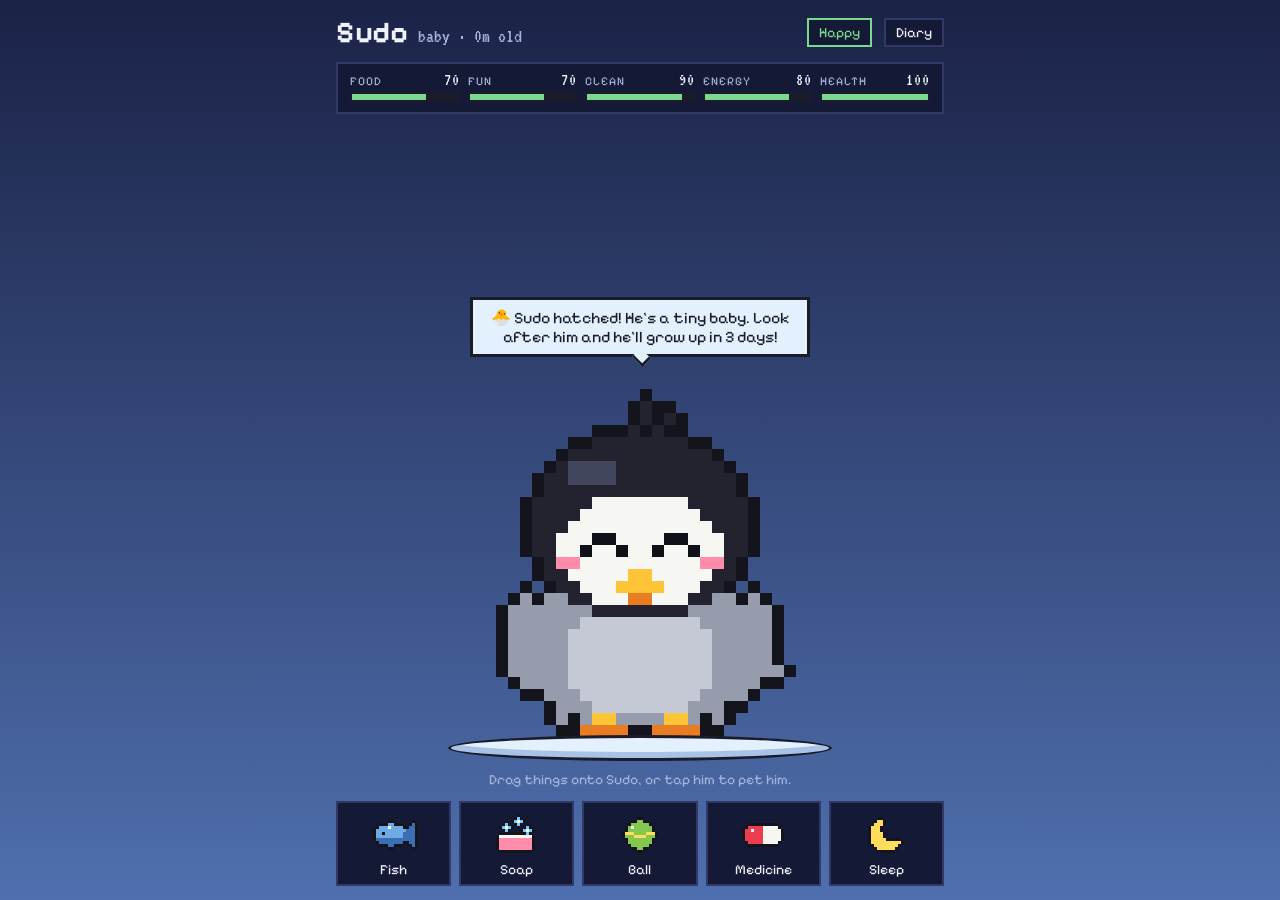
==== commit e7f6d2d1: "Add baby Sudo and give grown-up Sudo a Tux-like look Sudo now hatches as a fluffy grey chick with a " ====
--- a/index.html
+++ b/index.html
@@ -352,8 +352,9 @@
             idle_happy: 2, idle_neutral: 2, idle_hungry: 2, idle_sad: 2, idle_stinky: 2, idle_sleepy: 2,
             idle_sick: 2, idle_overfed: 2, idle_ecstatic: 2, blink: 1, pet: 2, eat: 3, bath: 2, play: 2, sleep: 2
         };
-        for (const [name, n] of Object.entries(FRAMES))
-            for (let i = 1; i <= n; i++) new Image().src = `sprites/${name}_${i}.png`;
+        for (const prefix of ["baby_", ""])
+            for (const [name, n] of Object.entries(FRAMES))
+                for (let i = 1; i <= n; i++) new Image().src = `sprites/${prefix}${name}_${i}.png`;
 
         // ---------- state ----------
 
@@ -366,12 +367,13 @@
         };
 
         const MAX_CATCHUP_H = 24 * 14;
+        const GROW_UP_H = 72;   // he's a fluffy baby for his first 3 days
         const SAVE_KEY = "sudo-pet";
 
         function freshPenguin() {
             const now = Date.now();
             return {
-                born: now, last: now, asleep: false, overfedUntil: 0,
+                born: now, last: now, asleep: false, overfedUntil: 0, grown: false,
                 stats: { food: 70, fun: 70, clean: 90, energy: 80, health: 100 },
                 counts: {}, log: []
             };
@@ -381,6 +383,11 @@
         let isNew = false;
         try { sudo = JSON.parse(localStorage.getItem(SAVE_KEY)); } catch (e) {}
         if (!sudo || !sudo.stats) { sudo = freshPenguin(); isNew = true; }
+
+        let grewUp = false;
+
+        const ageMs = () => Date.now() - sudo.born;
+        const isBaby = () => ageMs() < GROW_UP_H * 36e5;
 
         function save() { try { localStorage.setItem(SAVE_KEY, JSON.stringify(sudo)); } catch (e) {} }
 
@@ -402,6 +409,11 @@
                 else if (s.food > 40 && s.clean > 40) bump("health", 3 * h);
                 if (sudo.asleep && s.energy >= 100) { sudo.asleep = false; logEvent("woke up all on his own ☀️"); }
             }
+            if (!sudo.grown && !isBaby()) {
+                sudo.grown = true;
+                grewUp = true;
+                logEvent("grew up into a big penguin! 🐧");
+            }
             save();
         }
 
@@ -452,7 +464,8 @@
         function age() {
             const mins = Math.floor((Date.now() - sudo.born) / 6e4);
             const d = Math.floor(mins / 1440), h = Math.floor(mins / 60) % 24, m = mins % 60;
-            return d ? `${d}d ${h}h old` : h ? `${h}h ${m}m old` : `${m}m old`;
+            const old = d ? `${d}d ${h}h old` : h ? `${h}h ${m}m old` : `${m}m old`;
+            return isBaby() ? `baby · ${old}` : old;
         }
 
         const level = v => v < 30 ? "bad" : v < 60 ? "warn" : "good";
@@ -473,6 +486,12 @@
             $("mood").dataset.level = lvl;
             $("hint").textContent = hint;
             $("age").textContent = age();
+            sudoEl.alt = isBaby() ? "Baby Sudo, a fluffy penguin chick. Tap to pet him." : "Sudo the penguin. Tap to pet him.";
+            if (grewUp) {
+                grewUp = false;
+                say("✨ Sudo grew up!! He's a big penguin now 🐧", 4500);
+                burst("sparkle", 5);
+            }
             sceneEl.classList.toggle("night", sudo.asleep);
             $("sleepBtn").setAttribute("aria-pressed", sudo.asleep);
             $("sleepBtn").querySelector("span").textContent = sudo.asleep ? "Wake" : "Sleep";
@@ -492,7 +511,7 @@
                 if (canBlink && now > blinkUntil + 2500 && Math.random() < 0.02) blinkUntil = now + 160;
                 if (canBlink && now < blinkUntil) { name = "blink"; frame = 0; }
             }
-            const src = `sprites/${name}_${frame + 1}.png`;
+            const src = `sprites/${isBaby() ? "baby_" : ""}${name}_${frame + 1}.png`;
             if (!sudoEl.src.endsWith(src)) sudoEl.src = src;
         }
 
@@ -725,7 +744,10 @@
                 ol.appendChild(li);
             }
             const c = sudo.counts;
-            $("counts").innerHTML = `Fish eaten: ${c.feed || 0} · Pets: ${c.pet || 0} · Baths: ${c.bathe || 0} · Ball games: ${c.play || 0}<br>
+            const hoursLeft = Math.ceil((GROW_UP_H * 36e5 - ageMs()) / 36e5);
+            const days = Math.floor(hoursLeft / 24);
+            const growing = isBaby() ? `Grows up in ${days ? days + "d " : ""}${hoursLeft % 24}h 🐣<br>` : "";
+            $("counts").innerHTML = growing + `Fish eaten: ${c.feed || 0} · Pets: ${c.pet || 0} · Baths: ${c.bathe || 0} · Ball games: ${c.play || 0}<br>
                 Also on valerie.wtf: <a href="game/">Package Panic</a> · <a href="archive/terminal-v2.html">the old terminal</a>`;
         }
 
@@ -745,11 +767,12 @@
         }
 
         tick();
+        // if he just grew up, renderHud announces that instead
         if (isNew) {
             logEvent("hatched! 🐣");
             save();
-            setTimeout(() => say("🐣 Sudo hatched! He's yours now. Say hi!", 4000), 400);
-        } else {
+            setTimeout(() => say("🐣 Sudo hatched! He's a tiny baby. Look after him and he'll grow up in 3 days!", 4500), 400);
+        } else if (!grewUp) {
             setTimeout(() => say(`Welcome back! ${MOODS[mood()][2]}`, 3500), 400);
         }
 
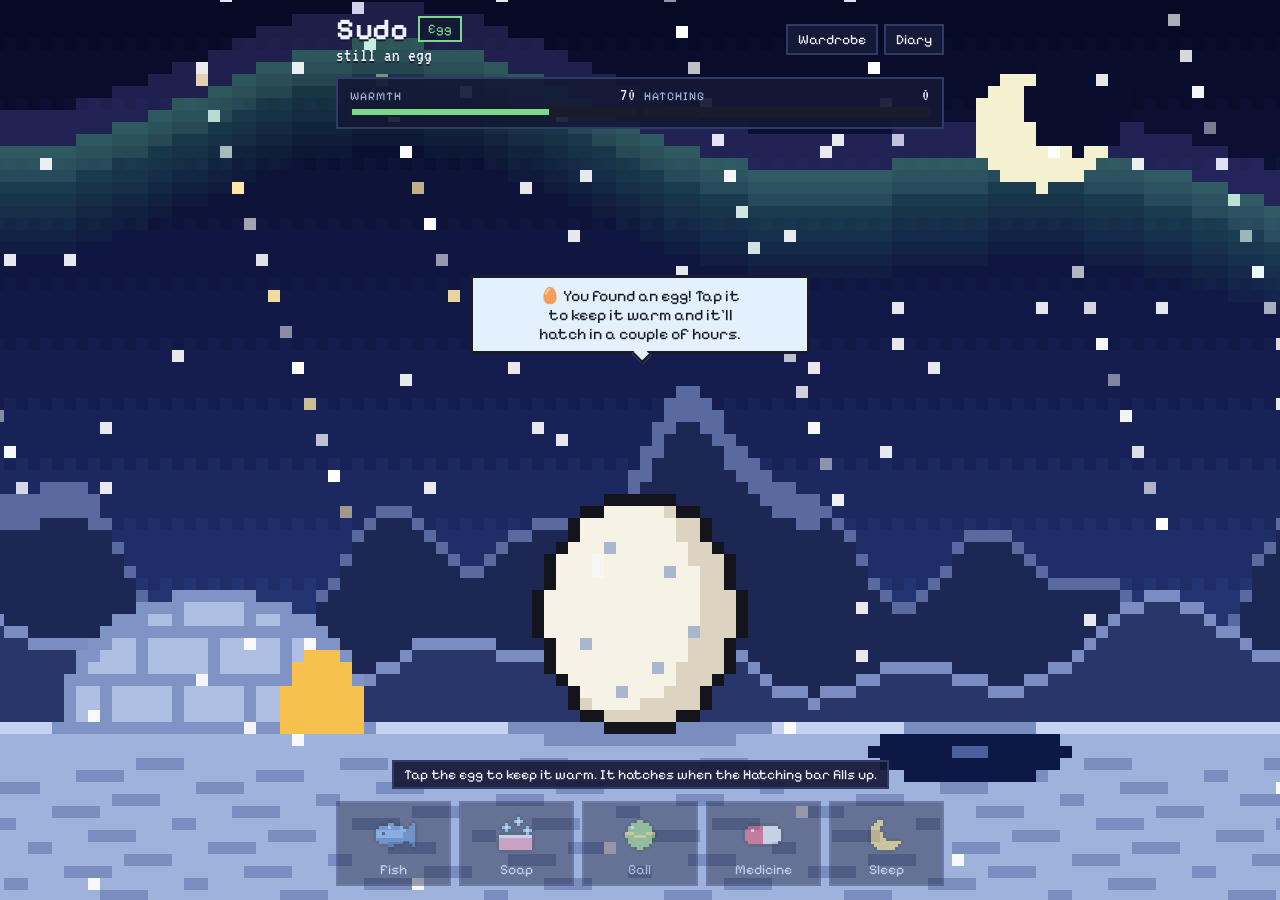
==== commit 03c8eb5b: "Add the egg stage, accessories, a pixel-art world and debug mode Sudo now starts as an egg you keep " ====
--- a/index.html
+++ b/index.html
@@ -6,29 +6,27 @@
     <meta name="viewport" content="width=device-width, initial-scale=1.0, viewport-fit=cover">
 
     <title>Sudo the Penguin</title>
-    <meta name="description" content="Sudo is a tiny pixel penguin who lives at valerie.wtf. Drag fish to him, give him baths, play ball, and don't let him get sick.">
+    <meta name="description" content="Sudo is a tiny pixel penguin who lives at valerie.wtf. Hatch his egg, feed him fish, give him baths, dress him up, and watch him grow up.">
 
     <link rel="preconnect" href="https://fonts.googleapis.com">
     <link rel="preconnect" href="https://fonts.gstatic.com" crossorigin>
     <link rel="stylesheet" href="https://fonts.googleapis.com/css2?family=Pixelify+Sans:wght@400;600;700&family=VT323&display=swap">
 
     <style>
-        /* one-screen handheld: status HUD on top, Sudo on the ice in the middle, item tray at the bottom */
+        /* one-screen handheld over a pixel-art Antarctic world: HUD on top, Sudo on the ice, item tray at the bottom */
         :root {
-            --sky-hi: #1b2246;
-            --sky-lo: #4f6fae;
-            --ice: #e3f0fd;
-            --ice-edge: #a8c3e6;
+            --sky: #1b2246;
             --ink: #1a1c2c;
-            --panel: #141a35;
+            --panel: rgba(20, 26, 53, 0.92);
+            --panel-solid: #141a35;
             --panel-line: #2f3a68;
             --text: #eef3ff;
             --muted: #a3b3da;
+            --paper: #e3f0fd;
             --beak: #f7963c;
             --good: #7bd88f;
             --warn: #f2c14e;
             --bad: #ef5b6b;
-            --night: rgba(8, 10, 30, 0.55);
 
             --display: "Pixelify Sans", "Trebuchet MS", system-ui, sans-serif;
             --mono: "VT323", ui-monospace, "DejaVu Sans Mono", monospace;
@@ -44,15 +42,23 @@
         body {
             margin: 0;
             overflow: hidden;
-            background: linear-gradient(180deg, var(--sky-hi) 0%, var(--sky-lo) 100%);
-            background-color: var(--sky-hi);
+            background: var(--sky);
             color: var(--text);
             font-family: var(--display);
             font-size: 16px;
             -webkit-tap-highlight-color: transparent;
         }
 
+        #world {
+            position: fixed;
+            z-index: 0;
+            image-rendering: pixelated;
+            pointer-events: none;
+        }
+
         .app {
+            position: relative;
+            z-index: 1;
             height: 100%;
             max-width: 640px;
             margin: 0 auto;
@@ -64,31 +70,34 @@
             padding-right: max(16px, env(safe-area-inset-right, 0px));
         }
 
+        button { font: inherit; color: inherit; }
+        button:focus-visible { outline: 3px dashed var(--beak); outline-offset: 2px; }
+
         /* ---------- header ---------- */
 
-        .top { display: flex; align-items: center; gap: 12px; }
-        .nameplate { display: flex; align-items: baseline; gap: 10px; min-width: 0; flex: 1; }
-        h1 { margin: 0; font-size: 30px; font-weight: 700; letter-spacing: 0.02em; text-wrap: balance; }
-        .age { font-family: var(--mono); font-size: 20px; color: var(--muted); white-space: nowrap; }
+        .top { display: flex; align-items: center; gap: 10px; }
+        .nameplate { flex: 1; min-width: 0; display: grid; gap: 2px; }
+        .nameline { display: flex; align-items: center; gap: 10px; }
+        h1 { margin: 0; font-size: 30px; line-height: 1; font-weight: 700; letter-spacing: 0.02em; text-shadow: 0 2px 0 var(--ink); }
+        .age { font-family: var(--mono); font-size: 19px; line-height: 1; color: var(--text); text-shadow: 0 2px 0 var(--ink); white-space: nowrap; }
 
         .mood {
-            font-size: 14px;
-            padding: 4px 10px;
+            font-size: 13px;
+            padding: 3px 8px;
             border: 2px solid var(--panel-line);
-            background: var(--panel);
+            background: var(--panel-solid);
             white-space: nowrap;
         }
         .mood[data-level="bad"] { border-color: var(--bad); color: var(--bad); }
         .mood[data-level="warn"] { border-color: var(--warn); color: var(--warn); }
         .mood[data-level="good"] { border-color: var(--good); color: var(--good); }
 
+        .buttons { display: flex; gap: 6px; }
         .icon-btn {
-            font: inherit;
             font-size: 14px;
-            color: var(--text);
-            background: var(--panel);
+            background: var(--panel-solid);
             border: 2px solid var(--panel-line);
-            padding: 4px 10px;
+            padding: 5px 10px;
             cursor: pointer;
         }
         .icon-btn:hover { border-color: var(--muted); }
@@ -97,7 +106,7 @@
 
         .stats {
             display: grid;
-            grid-template-columns: repeat(5, minmax(0, 1fr));
+            grid-template-columns: repeat(var(--cols, 5), minmax(0, 1fr));
             gap: 8px;
             padding: 10px 12px;
             background: var(--panel);
@@ -121,14 +130,7 @@
             flex-direction: column;
             justify-content: flex-end;
             align-items: center;
-            overflow: hidden;
-        }
-
-        .stars { position: absolute; inset: 0; opacity: 0; transition: opacity 1.2s; pointer-events: none; }
-        .stars i { position: absolute; width: 3px; height: 3px; background: var(--ice); }
-        .scene.night .stars { opacity: 1; }
-        .scene::after { content: ""; position: absolute; inset: 0; background: var(--night); opacity: 0; transition: opacity 1.2s; pointer-events: none; }
-        .scene.night::after { opacity: 1; }
+        }
 
         .say {
             position: relative;
@@ -136,7 +138,7 @@
             max-width: min(100%, 340px);
             margin-bottom: 8px;
             padding: 8px 12px;
-            background: var(--ice);
+            background: var(--paper);
             color: var(--ink);
             border: 3px solid var(--ink);
             font-size: 16px;
@@ -155,42 +157,37 @@
             width: 12px;
             height: 12px;
             margin-left: -6px;
-            background: var(--ice);
+            background: var(--paper);
             border-right: 3px solid var(--ink);
             border-bottom: 3px solid var(--ink);
             transform: rotate(45deg) scaleY(0.8);
         }
 
-        .stage { position: relative; z-index: 1; display: grid; justify-items: center; }
-
-        #sudo {
-            display: block;
+        .sprite-box {
+            position: relative;
+            z-index: 1;
             width: min(72vw, 44vh, 384px);
-            height: auto;
+            max-width: 100%;
             aspect-ratio: 1;
-            max-width: 100%;
-            image-rendering: pixelated;
-            cursor: pointer;
-            user-select: none;
-            -webkit-user-drag: none;
-            touch-action: manipulation;
-            transition: transform 0.15s;
-        }
+        }
+        .sprite-box img { position: absolute; inset: 0; width: 100%; height: 100%; image-rendering: pixelated; user-select: none; -webkit-user-drag: none; }
+        .sprite-box .acc { pointer-events: none; }
+        #sudo { cursor: pointer; touch-action: manipulation; transition: transform 0.15s; }
         #sudo.target { transform: scale(1.06); filter: drop-shadow(0 0 10px var(--beak)); }
         #sudo:focus-visible { outline: 3px dashed var(--beak); outline-offset: 4px; }
 
-        .floor {
-            width: min(100%, 520px);
-            height: 26px;
-            margin-top: -14px;
-            background: var(--ice);
-            border: 3px solid var(--ink);
-            border-radius: 50%;
-            box-shadow: inset 0 -6px 0 var(--ice-edge);
-        }
-
-        .hint { position: relative; z-index: 2; margin: 10px 0 0; font-size: 14px; color: var(--muted); text-align: center; min-height: 1.3em; text-wrap: balance; }
-        .scene.night .hint { color: var(--text); }
+        .hint {
+            position: relative;
+            z-index: 2;
+            margin: 14px 0 0;
+            padding: 4px 10px;
+            background: var(--panel);
+            border: 2px solid var(--panel-line);
+            font-size: 14px;
+            color: var(--text);
+            text-align: center;
+            text-wrap: balance;
+        }
 
         .particle {
             position: absolute;
@@ -215,9 +212,7 @@
         }
 
         .item {
-            font: inherit;
             font-size: 14px;
-            color: var(--text);
             display: grid;
             justify-items: center;
             gap: 2px;
@@ -228,13 +223,14 @@
             touch-action: none;
             user-select: none;
             -webkit-user-select: none;
+            transition: opacity 0.3s;
         }
         .item img { width: 48px; height: 48px; image-rendering: pixelated; pointer-events: none; -webkit-user-drag: none; }
         .item:hover { border-color: var(--muted); }
-        .item:focus-visible { outline: 3px dashed var(--beak); outline-offset: 2px; }
         .item:active { cursor: grabbing; }
         .item.dragging img { opacity: 0.25; }
         .item[aria-pressed="true"] { border-color: var(--warn); }
+        .tray.locked .item { opacity: 0.45; }
 
         .ghost {
             position: fixed;
@@ -248,15 +244,15 @@
         }
         .ghost.fly { transition: left 0.35s ease-in, top 0.35s cubic-bezier(.5, -0.6, .7, 1), opacity 0.35s; }
 
-        /* ---------- diary ---------- */
-
-        .diary {
+        /* ---------- sheets (diary, wardrobe) ---------- */
+
+        .sheet {
             position: fixed;
             z-index: 30;
             left: 0;
             right: 0;
             bottom: 0;
-            max-height: 70%;
+            max-height: 72%;
             display: grid;
             grid-template-rows: auto 1fr auto;
             gap: 10px;
@@ -266,23 +262,84 @@
             padding-bottom: max(16px, env(safe-area-inset-bottom, 0px));
             padding-left: max(16px, env(safe-area-inset-left, 0px));
             padding-right: max(16px, env(safe-area-inset-right, 0px));
-            background: var(--panel);
+            background: var(--panel-solid);
             border: 2px solid var(--panel-line);
             border-bottom: 0;
             box-shadow: 0 -10px 40px rgba(0, 0, 0, 0.5);
         }
-        .diary-head { display: flex; justify-content: space-between; align-items: center; gap: 12px; }
-        .diary h2 { margin: 0; font-size: 22px; }
+        .sheet-head { display: flex; justify-content: space-between; align-items: center; gap: 12px; }
+        .sheet h2 { margin: 0; font-size: 22px; }
+        .sheet .foot { font-size: 14px; color: var(--muted); }
+        .sheet a { color: var(--paper); }
+
         .diary ol { margin: 0; padding: 0; list-style: none; overflow-y: auto; display: grid; gap: 2px; align-content: start; }
         .diary li { display: flex; gap: 12px; font-size: 15px; }
         .diary time { font-family: var(--mono); font-size: 18px; color: var(--muted); white-space: nowrap; font-variant-numeric: tabular-nums; }
-        .diary .counts { font-size: 14px; color: var(--muted); }
-        .diary a { color: var(--ice); }
+
+        .closet { overflow-y: auto; display: grid; grid-template-columns: repeat(auto-fill, minmax(96px, 1fr)); gap: 8px; align-content: start; }
+        .acc-tile {
+            display: grid;
+            justify-items: center;
+            gap: 4px;
+            padding: 8px 6px;
+            background: #1d2449;
+            border: 2px solid var(--panel-line);
+            cursor: pointer;
+            font-size: 14px;
+        }
+        .acc-tile:hover { border-color: var(--muted); }
+        .acc-tile[aria-pressed="true"] { border-color: var(--good); background: #1f3a3a; }
+        .acc-tile[aria-disabled="true"] { cursor: not-allowed; opacity: 0.55; }
+        .acc-tile .mini { position: relative; width: 64px; height: 64px; }
+        .acc-tile .mini img { position: absolute; inset: 0; width: 100%; height: 100%; image-rendering: pixelated; }
+        .acc-tile small { font-size: 11px; color: var(--muted); text-align: center; }
+        .closet .empty { grid-column: 1 / -1; color: var(--muted); }
+
+        /* ---------- debug ---------- */
+
+        .debug {
+            position: fixed;
+            z-index: 40;
+            top: 0;
+            right: 0;
+            bottom: 0;
+            width: min(360px, 100%);
+            overflow-y: auto;
+            display: grid;
+            gap: 14px;
+            align-content: start;
+            padding-top: max(14px, env(safe-area-inset-top, 0px));
+            padding-bottom: max(16px, env(safe-area-inset-bottom, 0px));
+            padding-left: 16px;
+            padding-right: max(16px, env(safe-area-inset-right, 0px));
+            background: var(--panel-solid);
+            border-left: 2px solid var(--warn);
+            box-shadow: -10px 0 40px rgba(0, 0, 0, 0.5);
+            font-size: 14px;
+        }
+        .debug h2 { margin: 0; font-size: 20px; color: var(--warn); }
+        .debug h3 { margin: 0 0 6px; font-size: 12px; text-transform: uppercase; letter-spacing: 0.1em; color: var(--muted); }
+        .debug .row { display: flex; flex-wrap: wrap; gap: 6px; }
+        .debug .row button {
+            font-size: 13px;
+            padding: 4px 8px;
+            background: #1d2449;
+            border: 2px solid var(--panel-line);
+            cursor: pointer;
+        }
+        .debug .row button:hover { border-color: var(--warn); }
+        .debug .row button[aria-pressed="true"] { border-color: var(--warn); color: var(--warn); }
+        .debug .slider { display: grid; grid-template-columns: 72px 1fr 34px; align-items: center; gap: 8px; }
+        .debug .slider span:last-child { font-family: var(--mono); font-size: 18px; text-align: right; font-variant-numeric: tabular-nums; }
+        .debug input[type="range"] { width: 100%; accent-color: var(--warn); }
+        .debug .note { color: var(--muted); margin: 0; }
+        .debug .danger { border-color: var(--bad) !important; color: var(--bad); }
 
         @media (max-width: 480px) {
             .app { gap: 10px; padding-block: 10px; }
             h1 { font-size: 24px; }
-            .age { font-size: 17px; }
+            .age { font-size: 16px; }
+            .icon-btn { font-size: 13px; padding: 4px 7px; }
             .stats { gap: 6px; padding: 8px; }
             .stat-head { flex-direction: column; gap: 2px; font-size: 10px; letter-spacing: 0.04em; }
             .stat-head b { font-size: 16px; line-height: 1; }
@@ -300,29 +357,38 @@
 
 <body>
 
+    <canvas id="world" aria-hidden="true"></canvas>
+
     <main class="app">
         <header class="top">
             <div class="nameplate">
-                <h1>Sudo</h1>
+                <div class="nameline">
+                    <h1>Sudo</h1>
+                    <span class="mood" id="mood"></span>
+                </div>
                 <span class="age" id="age"></span>
             </div>
-            <span class="mood" id="mood"></span>
-            <button class="icon-btn" id="diaryBtn" type="button">Diary</button>
+            <div class="buttons">
+                <button class="icon-btn" id="debugBtn" type="button" hidden>Debug</button>
+                <button class="icon-btn" id="closetBtn" type="button">Wardrobe</button>
+                <button class="icon-btn" id="diaryBtn" type="button">Diary</button>
+            </div>
         </header>
 
         <section class="stats" id="stats" aria-label="Sudo's stats"></section>
 
         <section class="scene" id="scene">
-            <div class="stars" id="stars"></div>
             <div class="say" id="say" role="status" aria-live="polite"></div>
-            <div class="stage">
-                <img id="sudo" src="sprites/idle_happy_1.png" alt="Sudo the penguin. Tap to pet him." tabindex="0" draggable="false">
-                <div class="floor"></div>
+            <div class="sprite-box" id="spriteBox">
+                <img id="sudo" src="sprites/egg_0_1.png" alt="Sudo's egg. Tap to keep it warm." tabindex="0" draggable="false">
+                <img class="acc" id="acc-neck" alt="" hidden>
+                <img class="acc" id="acc-face" alt="" hidden>
+                <img class="acc" id="acc-head" alt="" hidden>
             </div>
             <p class="hint" id="hint"></p>
         </section>
 
-        <nav class="tray" aria-label="Things to give Sudo">
+        <nav class="tray" id="tray" aria-label="Things to give Sudo">
             <button class="item" type="button" data-item="fish"><img src="sprites/fish.png" alt="">Fish</button>
             <button class="item" type="button" data-item="soap"><img src="sprites/soap.png" alt="">Soap</button>
             <button class="item" type="button" data-item="ball"><img src="sprites/ball.png" alt="">Ball</button>
@@ -331,13 +397,98 @@
         </nav>
     </main>
 
-    <aside class="diary" id="diary" hidden aria-label="Sudo's diary">
-        <div class="diary-head">
+    <aside class="sheet diary" id="diary" hidden aria-label="Sudo's diary">
+        <div class="sheet-head">
             <h2>Sudo's diary</h2>
-            <button class="icon-btn" id="diaryClose" type="button">Close</button>
+            <button class="icon-btn" type="button" data-close="diary">Close</button>
         </div>
         <ol id="log"></ol>
-        <div class="counts" id="counts"></div>
+        <div class="foot" id="counts"></div>
+    </aside>
+
+    <aside class="sheet" id="closet" hidden aria-label="Sudo's wardrobe">
+        <div class="sheet-head">
+            <h2>Wardrobe</h2>
+            <button class="icon-btn" type="button" data-close="closet">Close</button>
+        </div>
+        <div class="closet" id="closetGrid"></div>
+        <div class="foot">Tap something to put it on him. He can wear one hat, one pair of shades and one scarf at a time.</div>
+    </aside>
+
+    <aside class="debug" id="debug" hidden aria-label="Debug tools">
+        <div class="sheet-head">
+            <h2>Debug</h2>
+            <button class="icon-btn" type="button" data-close="debug">Close</button>
+        </div>
+        <p class="note">Everything here changes your real saved Sudo.</p>
+        <section>
+            <h3>Stage</h3>
+            <div class="row" id="dbgStage">
+                <button type="button" data-stage="egg">Egg</button>
+                <button type="button" data-stage="baby">Baby</button>
+                <button type="button" data-stage="adult">Grown-up</button>
+            </div>
+        </section>
+        <section>
+            <h3>Skip time</h3>
+            <div class="row">
+                <button type="button" data-skip="1">+1 hour</button>
+                <button type="button" data-skip="6">+6 hours</button>
+                <button type="button" data-skip="24">+1 day</button>
+                <button type="button" data-skip="72">+3 days</button>
+            </div>
+        </section>
+        <section>
+            <h3>Stats</h3>
+            <div id="dbgSliders" style="display: grid; gap: 6px;"></div>
+        </section>
+        <section>
+            <h3>Moods</h3>
+            <div class="row">
+                <button type="button" data-mood="hungry">Hungry</button>
+                <button type="button" data-mood="stinky">Stinky</button>
+                <button type="button" data-mood="sick">Sick</button>
+                <button type="button" data-mood="sleepy">Sleepy</button>
+                <button type="button" data-mood="bored">Bored</button>
+                <button type="button" data-mood="overfed">Overfed</button>
+                <button type="button" data-mood="perfect">Perfect</button>
+                <button type="button" data-mood="cold">Cold egg</button>
+            </div>
+        </section>
+        <section>
+            <h3>Animations</h3>
+            <div class="row">
+                <button type="button" data-anim="eat">Eat</button>
+                <button type="button" data-anim="pet">Pet</button>
+                <button type="button" data-anim="bath">Bath</button>
+                <button type="button" data-anim="play">Play</button>
+                <button type="button" data-anim="hatch">Hatch</button>
+                <button type="button" data-anim="grow">Grow up</button>
+            </div>
+        </section>
+        <section>
+            <h3>Sky</h3>
+            <div class="row" id="dbgSky">
+                <button type="button" data-sky="">Real time</button>
+                <button type="button" data-sky="dawn">Dawn</button>
+                <button type="button" data-sky="day">Day</button>
+                <button type="button" data-sky="dusk">Dusk</button>
+                <button type="button" data-sky="night">Night</button>
+            </div>
+        </section>
+        <section>
+            <h3>Extras</h3>
+            <div class="row">
+                <button type="button" id="dbgUnlock" aria-pressed="false">Unlock every accessory</button>
+                <button type="button" id="dbgSnow" aria-pressed="true">Snow</button>
+            </div>
+        </section>
+        <section>
+            <h3>Start over</h3>
+            <div class="row">
+                <button type="button" class="danger" id="dbgReset">Reset Sudo</button>
+            </div>
+        </section>
     </aside>
 
     <script>
@@ -350,15 +501,32 @@
 
         const FRAMES = {
             idle_happy: 2, idle_neutral: 2, idle_hungry: 2, idle_sad: 2, idle_stinky: 2, idle_sleepy: 2,
-            idle_sick: 2, idle_overfed: 2, idle_ecstatic: 2, blink: 1, pet: 2, eat: 3, bath: 2, play: 2, sleep: 2
+            idle_sick: 2, idle_overfed: 2, idle_ecstatic: 2, blink: 1, pet: 2, eat: 3, bath: 2, play: 2, sleep: 2,
+            egg_0: 2, egg_1: 2, egg_2: 2, egg_cold_0: 2, egg_cold_1: 2, egg_cold_2: 2, hatch: 3
         };
-        for (const prefix of ["baby_", ""])
-            for (const [name, n] of Object.entries(FRAMES))
+
+        const SLOTS = ["neck", "face", "head"];
+        const ACCESSORIES = [
+            { id: "tophat", name: "Top hat", slot: "head" },
+            { id: "beanie", name: "Beanie", slot: "head" },
+            { id: "bow", name: "Bow", slot: "head" },
+            { id: "crown", name: "Crown", slot: "head", locked: "Unlocks when he grows up" },
+            { id: "shades", name: "Shades", slot: "face" },
+            { id: "scarf", name: "Scarf", slot: "neck" }
+        ];
+
+        // egg and hatching sprites are shared; everything else has a baby_ version
+        const prefixFor = name => /^(egg|hatch)/.test(name) ? "" : stage() === "baby" ? "baby_" : "";
+        const spritePath = (name, frame) => `sprites/${prefixFor(name)}${name}_${frame + 1}.png`;
+
+        for (const [name, n] of Object.entries(FRAMES))
+            for (const prefix of /^(egg|hatch)/.test(name) ? [""] : ["", "baby_"])
                 for (let i = 1; i <= n; i++) new Image().src = `sprites/${prefix}${name}_${i}.png`;
 
         // ---------- state ----------
 
         const STATS = { food: "Food", fun: "Fun", clean: "Clean", energy: "Energy", health: "Health" };
+        const EGG_STATS = { warmth: "Warmth", progress: "Hatching" };
 
         // per-hour changes. a full tummy lasts about half a day.
         const DECAY = {
@@ -366,6 +534,11 @@
             asleep: { food: -3, fun: -1, clean: -1, energy: 20 }
         };
 
+        // the egg cools off over a few hours, and hatches after about 2.5 warm hours
+        const EGG_COOLING = 15;
+        const EGG_GROWTH = 40;
+        const EGG_COLD = 30;
+
         const MAX_CATCHUP_H = 24 * 14;
         const GROW_UP_H = 72;   // he's a fluffy baby for his first 3 days
         const SAVE_KEY = "sudo-pet";
@@ -373,9 +546,10 @@
         function freshPenguin() {
             const now = Date.now();
             return {
-                born: now, last: now, asleep: false, overfedUntil: 0, grown: false,
+                laid: now, born: now, last: now, hatched: false, asleep: false, overfedUntil: 0, grown: false,
+                egg: { warmth: 70, progress: 0 },
                 stats: { food: 70, fun: 70, clean: 90, energy: 80, health: 100 },
-                counts: {}, log: []
+                wearing: {}, counts: {}, log: []
             };
         }
 
@@ -383,11 +557,18 @@
         let isNew = false;
         try { sudo = JSON.parse(localStorage.getItem(SAVE_KEY)); } catch (e) {}
         if (!sudo || !sudo.stats) { sudo = freshPenguin(); isNew = true; }
+        // saves from before the egg existed are already-hatched penguins
+        if (sudo.hatched === undefined) sudo.hatched = true;
+        sudo.egg ||= { warmth: 0, progress: 100 };
+        sudo.wearing ||= {};
 
         let grewUp = false;
+        let justHatched = false;
+        const debug = { sky: "", unlockAll: false, snow: true };
 
         const ageMs = () => Date.now() - sudo.born;
         const isBaby = () => ageMs() < GROW_UP_H * 36e5;
+        const stage = () => !sudo.hatched ? "egg" : isBaby() ? "baby" : "adult";
 
         function save() { try { localStorage.setItem(SAVE_KEY, JSON.stringify(sudo)); } catch (e) {} }
 
@@ -403,18 +584,33 @@
             while (hours > 0) {
                 const h = Math.min(hours, 0.25);
                 hours -= h;
+                if (!sudo.hatched) {
+                    const e = sudo.egg;
+                    e.warmth = clamp(e.warmth - EGG_COOLING * h);
+                    if (e.warmth >= EGG_COLD) e.progress = Math.min(100, e.progress + EGG_GROWTH * h);
+                    if (e.progress >= 100) hatch(now - hours * 36e5);
+                    continue;
+                }
                 const s = sudo.stats;
                 for (const [k, v] of Object.entries(DECAY[sudo.asleep ? "asleep" : "awake"])) bump(k, v * h);
                 if (s.food < 15 || s.clean < 15) bump("health", -6 * h);
                 else if (s.food > 40 && s.clean > 40) bump("health", 3 * h);
                 if (sudo.asleep && s.energy >= 100) { sudo.asleep = false; logEvent("woke up all on his own ☀️"); }
             }
-            if (!sudo.grown && !isBaby()) {
+            if (sudo.hatched && !sudo.grown && !isBaby()) {
                 sudo.grown = true;
                 grewUp = true;
                 logEvent("grew up into a big penguin! 🐧");
             }
             save();
+        }
+
+        function hatch(at) {
+            sudo.hatched = true;
+            sudo.born = at;
+            sudo.egg.progress = 100;
+            justHatched = true;
+            logEvent("hatched! 🐣");
         }
 
         function logEvent(msg) {
@@ -440,7 +636,11 @@
             idle_neutral:  ["Okay", "", "Drag things onto Sudo, or tap him to pet him."]
         };
 
+        const crackLevel = () => sudo.egg.progress >= 75 ? 2 : sudo.egg.progress >= 40 ? 1 : 0;
+        const eggCold = () => sudo.egg.warmth < EGG_COLD;
+
         function mood() {
+            if (!sudo.hatched) return `egg_${eggCold() ? "cold_" : ""}${crackLevel()}`;
             const s = sudo.stats;
             if (sudo.asleep) return "sleep";
             if (s.health < 40) return "idle_sick";
@@ -454,6 +654,13 @@
             return "idle_neutral";
         }
 
+        function moodInfo() {
+            if (sudo.hatched) return MOODS[mood()];
+            if (eggCold()) return ["Cold!", "bad", "The egg is freezing! Tap it to warm it up 🥶"];
+            if (crackLevel() === 2) return ["Wiggling", "good", "It's wiggling... almost there! Keep it warm."];
+            return ["Egg", "good", "Tap the egg to keep it warm. It hatches when the Hatching bar fills up."];
+        }
+
         // ---------- rendering ----------
 
         let anim = null;
@@ -462,7 +669,8 @@
         function animate(name, ms = 1600) { anim = { name, start: Date.now(), until: Date.now() + ms }; }
 
         function age() {
-            const mins = Math.floor((Date.now() - sudo.born) / 6e4);
+            if (!sudo.hatched) return "still an egg";
+            const mins = Math.floor(ageMs() / 6e4);
             const d = Math.floor(mins / 1440), h = Math.floor(mins / 60) % 24, m = mins % 60;
             const old = d ? `${d}d ${h}h old` : h ? `${h}h ${m}m old` : `${m}m old`;
             return isBaby() ? `baby · ${old}` : old;
@@ -470,31 +678,52 @@
 
         const level = v => v < 30 ? "bad" : v < 60 ? "warn" : "good";
 
-        $("stats").innerHTML = Object.entries(STATS).map(([k, label]) =>
-            `<div class="stat"><div class="stat-head">${label}<b id="v-${k}"></b></div><div class="meter"><i id="m-${k}"></i></div></div>`).join("");
+        let hudStage = null;
+
+        function statSet() { return sudo.hatched ? [STATS, sudo.stats] : [EGG_STATS, sudo.egg]; }
 
         function renderHud() {
-            for (const k of Object.keys(STATS)) {
-                const v = Math.round(sudo.stats[k]);
+            const [labels, values] = statSet();
+            if (hudStage !== sudo.hatched) {
+                hudStage = sudo.hatched;
+                $("stats").style.setProperty("--cols", Object.keys(labels).length);
+                $("stats").innerHTML = Object.entries(labels).map(([k, label]) =>
+                    `<div class="stat"><div class="stat-head">${label}<b id="v-${k}"></b></div><div class="meter"><i id="m-${k}"></i></div></div>`).join("");
+            }
+            for (const k of Object.keys(labels)) {
+                const v = Math.round(values[k]);
                 $("v-" + k).textContent = v;
                 const m = $("m-" + k);
                 m.style.width = v + "%";
-                m.dataset.level = level(v);
-            }
-            const [text, lvl, hint] = MOODS[mood()];
+                m.dataset.level = k === "progress" ? "good" : level(v);
+            }
+            const [text, lvl, hint] = moodInfo();
             $("mood").textContent = text;
             $("mood").dataset.level = lvl;
             $("hint").textContent = hint;
             $("age").textContent = age();
-            sudoEl.alt = isBaby() ? "Baby Sudo, a fluffy penguin chick. Tap to pet him." : "Sudo the penguin. Tap to pet him.";
-            if (grewUp) {
+            $("tray").classList.toggle("locked", !sudo.hatched);
+            $("sleepBtn").setAttribute("aria-pressed", sudo.asleep);
+            $("sleepBtn").querySelector("span").textContent = sudo.asleep ? "Wake" : "Sleep";
+            sudoEl.alt = { egg: "Sudo's egg. Tap to keep it warm.", baby: "Baby Sudo, a fluffy penguin chick. Tap to pet him.", adult: "Sudo the penguin. Tap to pet him." }[stage()];
+            if (justHatched) {
+                justHatched = false;
+                animate("hatch", 2400);
+                say("🐣 SUDO HATCHED!! Say hi to your baby!", 4500);
+                setTimeout(() => burst("sparkle", 5), 1600);
+            } else if (grewUp) {
                 grewUp = false;
                 say("✨ Sudo grew up!! He's a big penguin now 🐧", 4500);
                 burst("sparkle", 5);
             }
-            sceneEl.classList.toggle("night", sudo.asleep);
-            $("sleepBtn").setAttribute("aria-pressed", sudo.asleep);
-            $("sleepBtn").querySelector("span").textContent = sudo.asleep ? "Wake" : "Sleep";
+            if (!$("debug").hidden) syncDebug();
+        }
+
+        // how far the head has bobbed down in this frame, so accessories follow it
+        function headDrop(name, frame) {
+            if (name === "eat") return frame === 1 ? 1 : 0;
+            if (name === "blink") return 0;
+            return frame;
         }
 
         function renderSprite() {
@@ -502,17 +731,30 @@
             let name, frame;
             if (anim && now < anim.until) {
                 name = anim.name;
-                frame = Math.floor((now - anim.start) / 400) % FRAMES[name];
+                // hatching plays once and holds on its last frame; everything else loops
+                frame = name === "hatch" ? Math.min(Math.floor((now - anim.start) / 800), 2) : Math.floor((now - anim.start) / 400) % FRAMES[name];
             } else {
                 anim = null;
                 name = mood();
                 frame = Math.floor(now / 700) % FRAMES[name];
-                const canBlink = !["sleep", "idle_overfed", "idle_sick"].includes(name);
+                const canBlink = sudo.hatched && !["sleep", "idle_overfed", "idle_sick"].includes(name);
                 if (canBlink && now > blinkUntil + 2500 && Math.random() < 0.02) blinkUntil = now + 160;
                 if (canBlink && now < blinkUntil) { name = "blink"; frame = 0; }
             }
-            const src = `sprites/${isBaby() ? "baby_" : ""}${name}_${frame + 1}.png`;
+            const src = spritePath(name, frame);
             if (!sudoEl.src.endsWith(src)) sudoEl.src = src;
+
+            const showAcc = sudo.hatched && name !== "hatch";
+            const drop = headDrop(name, frame) * world.px;
+            for (const slot of SLOTS) {
+                const el = $("acc-" + slot);
+                const id = sudo.wearing[slot];
+                el.hidden = !showAcc || !id;
+                if (el.hidden) continue;
+                const accSrc = `sprites/${prefixFor(name)}acc_${id}.png`;
+                if (!el.src.endsWith(accSrc)) el.src = accSrc;
+                el.style.transform = `translateY(${drop}px)`;
+            }
         }
 
         let sayTimer = 0;
@@ -543,6 +785,8 @@
         const pick = list => list[Math.floor(Math.random() * list.length)];
 
         // ---------- care ----------
+
+        const STILL_AN_EGG = "He's still in his egg! Tap the egg to keep it warm 🥚";
 
         const ACTIONS = {
             feed() {
@@ -562,6 +806,11 @@
             },
 
             pet() {
+                if (!sudo.hatched) {
+                    sudo.egg.warmth = clamp(sudo.egg.warmth + 12);
+                    burst("heart", 2);
+                    return say(pick(["You cuddle the egg 🥚💕", "Something wiggles inside 👀", "Warm and cozy 🥚", "You hear a tiny peep!"]));
+                }
                 count("pet");
                 if (sudo.asleep) { bump("fun", 3); burst("heart", 1); return say("He smiles in his sleep 🥹"); }
                 bump("fun", 10);
@@ -626,7 +875,8 @@
 
         function act(name) {
             tick();
-            ACTIONS[name]();
+            if (!sudo.hatched && name !== "pet") say(STILL_AN_EGG);
+            else ACTIONS[name]();
             save();
             renderHud();
         }
@@ -693,7 +943,7 @@
                 drag.over = overSudo(e.clientX, e.clientY);
                 sudoEl.classList.toggle("target", drag.over);
                 // scrubbing with the soap makes bubbles
-                if (drag.over && drag.item === "soap" && Date.now() - drag.lastBubble > 220) {
+                if (drag.over && sudo.hatched && drag.item === "soap" && Date.now() - drag.lastBubble > 220) {
                     drag.lastBubble = Date.now();
                     burst("bubble", 1);
                 }
@@ -726,11 +976,29 @@
         sudoEl.addEventListener("click", () => act("pet"));
         sudoEl.addEventListener("keydown", e => { if (e.key === "Enter" || e.key === " ") { e.preventDefault(); act("pet"); } });
 
+        // ---------- sheets ----------
+
+        function openSheet(id, render) {
+            for (const other of ["diary", "closet", "debug"]) if (other !== id) $(other).hidden = true;
+            render();
+            $(id).hidden = false;
+            $(id).querySelector("[data-close]").focus();
+        }
+
+        document.querySelectorAll("[data-close]").forEach(b => b.addEventListener("click", () => { $(b.dataset.close).hidden = true; }));
+        document.addEventListener("keydown", e => { if (e.key === "Escape") for (const id of ["diary", "closet", "debug"]) $(id).hidden = true; });
+
         // ---------- diary ----------
 
         function stamp(t) {
             const d = new Date(t);
             return d.toLocaleString("en-US", { month: "short", day: "2-digit" }) + " " + d.toTimeString().slice(0, 5);
+        }
+
+        function untilText(hoursLeft) {
+            hoursLeft = Math.max(1, Math.ceil(hoursLeft));
+            const days = Math.floor(hoursLeft / 24);
+            return `${days ? days + "d " : ""}${hoursLeft % 24}h`;
         }
 
         function renderDiary() {
@@ -744,40 +1012,350 @@
                 ol.appendChild(li);
             }
             const c = sudo.counts;
-            const hoursLeft = Math.ceil((GROW_UP_H * 36e5 - ageMs()) / 36e5);
-            const days = Math.floor(hoursLeft / 24);
-            const growing = isBaby() ? `Grows up in ${days ? days + "d " : ""}${hoursLeft % 24}h 🐣<br>` : "";
-            $("counts").innerHTML = growing + `Fish eaten: ${c.feed || 0} · Pets: ${c.pet || 0} · Baths: ${c.bathe || 0} · Ball games: ${c.play || 0}<br>
+            let status = "";
+            if (!sudo.hatched) status = `Hatches in about ${untilText((100 - sudo.egg.progress) / EGG_GROWTH)} if you keep him warm 🥚<br>`;
+            else if (isBaby()) status = `Grows up in ${untilText((GROW_UP_H * 36e5 - ageMs()) / 36e5)} 🐣<br>`;
+            $("counts").innerHTML = status + `Fish eaten: ${c.feed || 0} · Pets: ${c.pet || 0} · Baths: ${c.bathe || 0} · Ball games: ${c.play || 0}<br>
                 Also on valerie.wtf: <a href="game/">Package Panic</a> · <a href="archive/terminal-v2.html">the old terminal</a>`;
         }
 
-        $("diaryBtn").addEventListener("click", () => { renderDiary(); $("diary").hidden = false; $("diaryClose").focus(); });
-        $("diaryClose").addEventListener("click", () => { $("diary").hidden = true; $("diaryBtn").focus(); });
-        document.addEventListener("keydown", e => { if (e.key === "Escape") $("diary").hidden = true; });
+        $("diaryBtn").addEventListener("click", () => openSheet("diary", renderDiary));
+
+        // ---------- wardrobe ----------
+
+        const unlocked = a => !a.locked || debug.unlockAll || stage() === "adult";
+
+        function renderCloset() {
+            const grid = $("closetGrid");
+            grid.innerHTML = "";
+            if (!sudo.hatched) {
+                grid.innerHTML = `<p class="empty">He has to hatch before he can play dress-up 🥚</p>`;
+                return;
+            }
+            const prefix = stage() === "baby" ? "baby_" : "";
+            for (const a of ACCESSORIES) {
+                const b = document.createElement("button");
+                b.type = "button";
+                b.className = "acc-tile";
+                b.setAttribute("aria-pressed", sudo.wearing[a.slot] === a.id);
+                b.setAttribute("aria-disabled", !unlocked(a));
+                b.innerHTML = `<span class="mini"><img src="sprites/${prefix}idle_happy_1.png" alt=""><img src="sprites/${prefix}acc_${a.id}.png" alt=""></span>${a.name}`;
+                if (!unlocked(a)) b.insertAdjacentHTML("beforeend", `<small>${a.locked}</small>`);
+                b.addEventListener("click", () => wear(a));
+                grid.appendChild(b);
+            }
+        }
+
+        function wear(a) {
+            if (!unlocked(a)) return say(`${a.name}: ${a.locked.toLowerCase()} 👑`);
+            if (sudo.wearing[a.slot] === a.id) {
+                delete sudo.wearing[a.slot];
+                say(`He takes off the ${a.name.toLowerCase()}`);
+            } else {
+                sudo.wearing[a.slot] = a.id;
+                logEvent(`put on the ${a.name.toLowerCase()}`);
+                say(pick(["Looking sharp 😎", "So stylish!!", "He's feeling himself ✨", "A fashion icon 💅"]));
+                burst("sparkle", 2);
+            }
+            save();
+            renderCloset();
+        }
+
+        $("closetBtn").addEventListener("click", () => openSheet("closet", renderCloset));
+
+        // ---------- the world: a pixel-art Antarctic scene behind everything ----------
+
+        const PHASES = {
+            dawn:  { sky: ["#3b3f86", "#c97ba6", "#ffc9a3"], far: "#8d86c0", farCap: "#e9d9f0", near: "#b7b2dd", nearCap: "#fbeef6", ground: "#f6eef4", groundHi: "#ffffff", shadow: "#d6c8de", igloo: "#fbf6fb", iglooLine: "#d2c1d8", door: "#4a3f78", water: "#3e4f9a", waterHi: "#8aa0dc", sun: "#ffb36b", cloud: "#fbe3ea" },
+            day:   { sky: ["#3f8fe0", "#79b9f2", "#cfe8ff"], far: "#8fb4e3", farCap: "#eef6ff", near: "#b4d0f0", nearCap: "#ffffff", ground: "#eef6ff", groundHi: "#ffffff", shadow: "#c3d7f0", igloo: "#f7fbff", iglooLine: "#bcd0ea", door: "#33437a", water: "#2f6fc0", waterHi: "#8cc4f5", sun: "#fff2a8", cloud: "#ffffff" },
+            dusk:  { sky: ["#2a2f6e", "#a2508a", "#f59a6a"], far: "#6b4f8e", farCap: "#e5b7c8", near: "#8f6aa6", nearCap: "#f2cbd8", ground: "#e9d3e0", groundHi: "#f8e8f0", shadow: "#c3a3bd", igloo: "#f2e2ec", iglooLine: "#c29fb8", door: "#3a2c5e", water: "#3a3f88", waterHi: "#9b8acb", sun: "#ff8a5c", cloud: "#f6c4c4" },
+            night: { sky: ["#070a24", "#121a4a", "#263a7a"], far: "#1d2754", farCap: "#5a6aa0", near: "#28366a", nearCap: "#7b8cc2", ground: "#9fb2dc", groundHi: "#c6d3f0", shadow: "#7a8dbf", igloo: "#aebfe4", iglooLine: "#7f93c4", door: "#f7c14e", water: "#0e1846", waterHi: "#4c5f9c", sun: "#f4f1d0", cloud: "#33407a" }
+        };
+
+        const reduceMotion = matchMedia("(prefers-reduced-motion: reduce)").matches;
+        const canvas = $("world");
+        const ctx = canvas.getContext("2d");
+        const world = { px: 8, W: 0, H: 0, cx: 0, G: 0, flakes: [] };
+
+        function phase() {
+            if (debug.sky) return debug.sky;
+            if (sudo.hatched && sudo.asleep) return "night";
+            const h = new Date().getHours();
+            return h < 5 || h >= 21 ? "night" : h < 8 ? "dawn" : h < 17 ? "day" : "dusk";
+        }
+
+        // line the world's pixels up exactly with Sudo's pixels
+        function layout() {
+            const r = $("spriteBox").getBoundingClientRect();
+            if (!r.width) return;
+            const px = r.width / 32;
+            const ox = ((r.left % px) + px) % px - px, oy = ((r.top % px) + px) % px - px;
+            world.px = px;
+            world.W = Math.ceil((innerWidth - ox) / px) + 1;
+            world.H = Math.ceil((innerHeight - oy) / px) + 1;
+            canvas.width = world.W;
+            canvas.height = world.H;
+            Object.assign(canvas.style, { left: ox + "px", top: oy + "px", width: world.W * px + "px", height: world.H * px + "px" });
+            world.cx = Math.round((r.left - ox) / px) + 16;
+            world.G = Math.round((r.top - oy) / px) + 30;
+            const n = Math.round(world.W * world.H / 140);
+            world.flakes = Array.from({ length: n }, (_, i) => ({ x: Math.random() * world.W, y: Math.random() * world.H, v: 0.15 + Math.random() * 0.25, s: i % 7 }));
+            drawWorld(performance.now());
+        }
+
+        const hex = h => [1, 3, 5].map(i => parseInt(h.slice(i, i + 2), 16));
+        const mix = (a, b, t) => `rgb(${hex(a).map((v, i) => Math.round(v + (hex(b)[i] - v) * t)).join(",")})`;
+
+        function rect(x, y, w, h, color) { ctx.fillStyle = color; ctx.fillRect(x, y, w, h); }
+
+        function disc(cx, cy, r, color) {
+            ctx.fillStyle = color;
+            for (let y = -r; y <= r; y++) {
+                const w = Math.round(Math.sqrt(r * r - y * y));
+                ctx.fillRect(cx - w, cy + y, w * 2 + 1, 1);
+            }
+        }
+
+        function drawWorld(t) {
+            const { W, H, cx, G } = world;
+            if (!W) return;
+            const ph = phase(), P = PHASES[ph];
+            ctx.clearRect(0, 0, W, H);
+
+            // sky: dithered bands from the top color, through the middle, to the horizon
+            const bands = 12;
+            for (let b = 0; b < bands; b++) {
+                const f = b / (bands - 1);
+                const color = f < 0.5 ? mix(P.sky[0], P.sky[1], f * 2) : mix(P.sky[1], P.sky[2], (f - 0.5) * 2);
+                const y0 = Math.floor(G * b / bands), y1 = Math.floor(G * (b + 1) / bands);
+                rect(0, y0, W, y1 - y0, color);
+                if (b < bands - 1) {
+                    const next = f + 1 / (bands - 1) < 0.5 ? mix(P.sky[0], P.sky[1], (f + 1 / (bands - 1)) * 2) : mix(P.sky[1], P.sky[2], (f + 1 / (bands - 1) - 0.5) * 2);
+                    ctx.fillStyle = next;
+                    for (let x = y1 % 2; x < W; x += 2) ctx.fillRect(x, y1 - 1, 1, 1);
+                }
+            }
+
+            if (ph === "night") {
+                for (let i = 0; i < W * 0.6; i++) {
+                    const x = (i * 73 + 17) % W, y = (i * 151 + 7) % Math.max(1, Math.floor(G * 0.75));
+                    ctx.globalAlpha = reduceMotion ? 0.8 : 0.45 + 0.55 * Math.abs(Math.sin(t / 900 + i * 1.7));
+                    rect(x, y, 1, 1, i % 9 === 0 ? "#ffe9a8" : "#ffffff");
+                }
+                // aurora
+                for (let x = 0; x < W; x++) {
+                    const wx = x - cx;
+                    const y = Math.round(G * 0.2 + Math.sin(wx * 0.11 + t / 2400) * 3 + Math.sin(wx * 0.043 - t / 3300) * 5);
+                    for (let k = 0; k < 9; k++) {
+                        ctx.globalAlpha = 0.32 * (1 - k / 9);
+                        rect(x, y + k, 1, 1, k < 3 ? "#7df5c4" : "#4fd1a0");
+                    }
+                    ctx.globalAlpha = 0.18;
+                    rect(x, y - 3, 1, 3, "#8a7cf0");
+                }
+                ctx.globalAlpha = 1;
+                // crescent moon
+                const mx = Math.round(W * 0.8), my = Math.round(G * 0.18);
+                disc(mx, my, 5, P.sun);
+                disc(mx + 3, my - 2, 4, mix(P.sky[0], P.sky[1], 0.25));
+            } else {
+                const low = ph !== "day";
+                disc(Math.round(low ? cx - W * 0.28 : W * 0.78), Math.round(low ? G - 10 : G * 0.22), low ? 7 : 4, P.sun);
+                // clouds drifting
+                for (let i = 0; i < 4; i++) {
+                    const span = W + 40;
+                    const x = Math.round(((i * 53 + t / (reduceMotion ? 1e9 : 900) * (0.6 + i * 0.2)) % span) - 20);
+                    const y = Math.round(G * (0.12 + i * 0.13));
+                    ctx.globalAlpha = 0.85;
+                    rect(x, y, 14, 3, P.cloud); rect(x + 3, y - 2, 7, 2, P.cloud); rect(x + 9, y - 1, 4, 1, P.cloud);
+                    ctx.globalAlpha = 1;
+                }
+            }
+
+            // far mountains, then near icebergs. heights come from Sudo's position so they don't jump around
+            for (let x = 0; x < W; x++) {
+                const wx = x - cx;
+                const hf = Math.round(16 + 6 * Math.sin(wx * 0.09 + 1.3) + 4 * Math.sin(wx * 0.23 + 0.4) + 2 * Math.sin(wx * 0.51));
+                rect(x, G - hf, 1, hf, P.far);
+                rect(x, G - hf, 1, hf > 18 ? 3 : 1, P.farCap);
+                const hn = Math.round(6 + 3 * Math.sin(wx * 0.13 + 2) + 2 * Math.sin(wx * 0.31 + 1));
+                rect(x, G - hn, 1, hn, P.near);
+                rect(x, G - hn, 1, 1, P.nearCap);
+            }
+
+            // the ice he stands on
+            rect(0, G, W, H - G, P.ground);
+            rect(0, G, W, 1, P.groundHi);
+            for (let i = 0; i < W * 1.5; i++) {
+                const x = (i * 97 + 31) % W, y = G + 3 + (i * 41) % Math.max(1, H - G - 3);
+                rect(x, y, 2, 1, P.shadow);
+            }
+            rect(cx - 11, G, 22, 1, P.shadow);
+            rect(cx - 8, G + 1, 16, 1, P.shadow);
+
+            // igloo to his left, door facing him (it glows at night)
+            const ix = cx - 36;
+            for (let y = -11; y <= 0; y++) {
+                for (let x = -13; x <= 13; x++) {
+                    if ((x / 13) ** 2 + (y / 11.5) ** 2 > 1) continue;
+                    const edge = (x / 13) ** 2 + (y / 11.5) ** 2 > 0.82;
+                    const brick = y % 4 === 0 || (x + (Math.floor(y / 4) % 2 ? 3 : 0)) % 6 === 0;
+                    rect(ix + x, G + y, 1, 1, edge || brick ? P.iglooLine : P.igloo);
+                }
+            }
+            for (let y = -6; y <= 0; y++)
+                for (let x = 6; x <= 12; x++)
+                    if (((x - 9) / 3.4) ** 2 + (y / 6.5) ** 2 <= 1) rect(ix + x, G + y, 1, 1, P.door);
+
+            // fishing hole to his right
+            const fx = cx + 27, fy = G + 2;
+            for (let y = -2; y <= 2; y++) {
+                const w = Math.round(8 * Math.sqrt(1 - (y / 2.6) ** 2));
+                rect(fx - w, fy + y, w * 2 + 1, 1, y === -2 ? P.shadow : P.water);
+            }
+            const ripple = reduceMotion ? 0 : Math.floor(t / 600) % 4;
+            rect(fx - 3 + ripple, fy, 3, 1, P.waterHi);
+
+            // snow
+            if (debug.snow) {
+                ctx.globalAlpha = 0.9;
+                for (const f of world.flakes) {
+                    if (!reduceMotion) {
+                        f.y += f.v;
+                        f.x += Math.sin(t / 1300 + f.s) * 0.08;
+                        if (f.y > H) { f.y = -1; f.x = Math.random() * W; }
+                    }
+                    rect(Math.round(f.x), Math.round(f.y), 1, 1, "#ffffff");
+                }
+                ctx.globalAlpha = 1;
+            }
+        }
+
+        let lastDraw = 0;
+        function loop(t) {
+            if (t - lastDraw > (reduceMotion ? 2000 : 90)) { lastDraw = t; drawWorld(t); }
+            requestAnimationFrame(loop);
+        }
+
+        addEventListener("resize", layout);
+        new ResizeObserver(layout).observe($("spriteBox"));
+        if (document.fonts) document.fonts.ready.then(layout);
+
+        // ---------- debug (open the page with #debug) ----------
+
+        function syncDebug() {
+            const st = stage();
+            document.querySelectorAll("#dbgStage button").forEach(b => b.setAttribute("aria-pressed", b.dataset.stage === st));
+            document.querySelectorAll("#dbgSky button").forEach(b => b.setAttribute("aria-pressed", b.dataset.sky === debug.sky));
+            $("dbgUnlock").setAttribute("aria-pressed", debug.unlockAll);
+            $("dbgSnow").setAttribute("aria-pressed", debug.snow);
+            const [labels, values] = statSet();
+            const box = $("dbgSliders");
+            if (box.dataset.stage !== String(sudo.hatched)) {
+                box.dataset.stage = sudo.hatched;
+                box.innerHTML = Object.entries(labels).map(([k, label]) =>
+                    `<label class="slider"><span>${label}</span><input type="range" min="0" max="100" data-stat="${k}"><span></span></label>`).join("");
+                box.querySelectorAll("input").forEach(inp => inp.addEventListener("input", () => {
+                    statSet()[1][inp.dataset.stat] = Number(inp.value);
+                    save();
+                    renderHud();
+                }));
+            }
+            box.querySelectorAll("input").forEach(inp => {
+                const v = Math.round(values[inp.dataset.stat]);
+                if (document.activeElement !== inp) inp.value = v;
+                inp.nextElementSibling.textContent = v;
+            });
+        }
+
+        function debugDo(fn) { fn(); tick(); save(); renderHud(); }
+
+        function setStage(st) {
+            const now = Date.now();
+            sudo.asleep = false;
+            if (st === "egg") {
+                Object.assign(sudo, { hatched: false, grown: false, laid: now, born: now, egg: { warmth: 70, progress: 0 } });
+                logEvent("went back to being an egg (debug) 🥚");
+            } else {
+                Object.assign(sudo, { hatched: true, grown: false, born: st === "baby" ? now : now - GROW_UP_H * 36e5 - 6e4 });
+                sudo.egg.progress = 100;
+            }
+        }
+
+        function skip(hours) {
+            const ms = hours * 36e5;
+            sudo.last -= ms;
+            sudo.born -= ms;
+            sudo.laid -= ms;
+            sudo.overfedUntil -= ms;
+        }
+
+        const DEBUG_MOODS = {
+            hungry() { sudo.stats.food = 10; },
+            stinky() { sudo.stats.clean = 10; },
+            sick() { sudo.stats.health = 20; },
+            sleepy() { sudo.stats.energy = 10; sudo.asleep = false; },
+            bored() { sudo.stats.fun = 10; },
+            overfed() { sudo.stats.food = 100; sudo.overfedUntil = Date.now() + 5 * 6e4; },
+            perfect() { for (const k of Object.keys(sudo.stats)) sudo.stats[k] = 100; sudo.overfedUntil = 0; sudo.asleep = false; },
+            cold() { if (!sudo.hatched) sudo.egg.warmth = 10; else say("That one's for the egg stage 🥚"); }
+        };
+
+        document.querySelectorAll("[data-stage]").forEach(b => b.addEventListener("click", () => debugDo(() => setStage(b.dataset.stage))));
+        document.querySelectorAll("[data-skip]").forEach(b => b.addEventListener("click", () => debugDo(() => skip(Number(b.dataset.skip)))));
+        document.querySelectorAll("[data-mood]").forEach(b => b.addEventListener("click", () => debugDo(DEBUG_MOODS[b.dataset.mood])));
+        document.querySelectorAll("[data-sky]").forEach(b => b.addEventListener("click", () => { debug.sky = b.dataset.sky; syncDebug(); drawWorld(performance.now()); }));
+        document.querySelectorAll("[data-anim]").forEach(b => b.addEventListener("click", () => {
+            const a = b.dataset.anim;
+            if (a === "grow") { grewUp = true; renderHud(); return; }
+            if (a !== "hatch" && !sudo.hatched) return say(STILL_AN_EGG);
+            animate(a, { eat: 1200, pet: 1600, bath: 2000, play: 1600, hatch: 2400 }[a]);
+        }));
+        $("dbgUnlock").addEventListener("click", () => { debug.unlockAll = !debug.unlockAll; syncDebug(); });
+        $("dbgSnow").addEventListener("click", () => { debug.snow = !debug.snow; syncDebug(); });
+
+        let resetArmed = 0;
+        $("dbgReset").addEventListener("click", () => {
+            if (Date.now() - resetArmed > 3000) {
+                resetArmed = Date.now();
+                $("dbgReset").textContent = "Tap again to really reset";
+                setTimeout(() => { $("dbgReset").textContent = "Reset Sudo"; }, 3000);
+                return;
+            }
+            resetArmed = 0;
+            $("dbgReset").textContent = "Reset Sudo";
+            sudo = freshPenguin();
+            logEvent("found an egg 🥚");
+            save();
+            hudStage = null;
+            renderHud();
+            say("🥚 Fresh egg! Keep it warm.");
+        });
+
+        function checkDebugHash() {
+            const on = location.hash === "#debug";
+            $("debugBtn").hidden = !on;
+            if (!on) $("debug").hidden = true;
+        }
+        $("debugBtn").addEventListener("click", () => openSheet("debug", syncDebug));
+        addEventListener("hashchange", checkDebugHash);
+        checkDebugHash();
 
         // ---------- boot ----------
 
-        const stars = $("stars");
-        for (let i = 0; i < 28; i++) {
-            const s = document.createElement("i");
-            s.style.left = Math.random() * 100 + "%";
-            s.style.top = Math.random() * 60 + "%";
-            s.style.opacity = 0.4 + Math.random() * 0.6;
-            stars.appendChild(s);
-        }
-
         tick();
-        // if he just grew up, renderHud announces that instead
         if (isNew) {
-            logEvent("hatched! 🐣");
+            logEvent("found an egg 🥚");
             save();
-            setTimeout(() => say("🐣 Sudo hatched! He's a tiny baby. Look after him and he'll grow up in 3 days!", 4500), 400);
-        } else if (!grewUp) {
-            setTimeout(() => say(`Welcome back! ${MOODS[mood()][2]}`, 3500), 400);
-        }
-
+            setTimeout(() => say("🥚 You found an egg! Tap it to keep it warm and it'll hatch in a couple of hours.", 5000), 400);
+        } else if (!justHatched && !grewUp) {
+            setTimeout(() => say(`Welcome back! ${moodInfo()[2]}`, 3500), 400);
+        }
+
+        layout();
         renderHud();
         renderSprite();
+        requestAnimationFrame(loop);
         setInterval(renderSprite, 100);
         setInterval(() => { tick(); renderHud(); }, 10000);
         document.addEventListener("visibilitychange", () => { if (!document.hidden) { tick(); renderHud(); } });
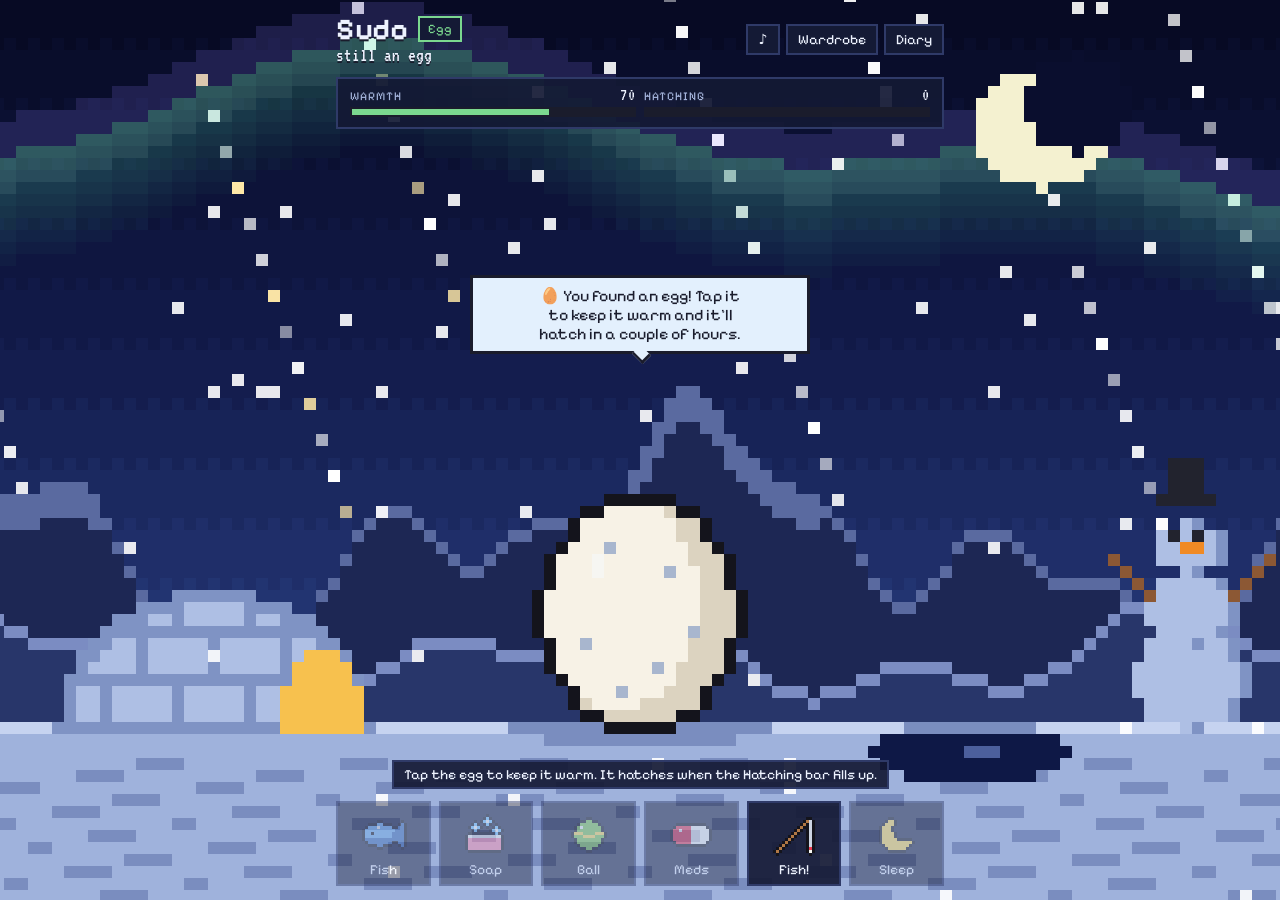
==== commit 37f507d1: "Add fishing, poop, more accessories, sounds and a busier world Fishing: a minigame behind a new tray" ====
--- a/index.html
+++ b/index.html
@@ -75,7 +75,7 @@
 
         /* ---------- header ---------- */
 
-        .top { display: flex; align-items: center; gap: 10px; }
+        .top { display: flex; flex-wrap: wrap; align-items: center; gap: 10px; }
         .nameplate { flex: 1; min-width: 0; display: grid; gap: 2px; }
         .nameline { display: flex; align-items: center; gap: 10px; }
         h1 { margin: 0; font-size: 30px; line-height: 1; font-weight: 700; letter-spacing: 0.02em; text-shadow: 0 2px 0 var(--ink); }
@@ -92,7 +92,9 @@
         .mood[data-level="warn"] { border-color: var(--warn); color: var(--warn); }
         .mood[data-level="good"] { border-color: var(--good); color: var(--good); }
 
-        .buttons { display: flex; gap: 6px; }
+        .buttons { display: flex; gap: 6px; margin-left: auto; }
+        #soundBtn { min-width: 34px; }
+        #soundBtn[aria-pressed="false"] { color: var(--muted); text-decoration: line-through; }
         .icon-btn {
             font-size: 14px;
             background: var(--panel-solid);
@@ -175,6 +177,29 @@
         #sudo { cursor: pointer; touch-action: manipulation; transition: transform 0.15s; }
         #sudo.target { transform: scale(1.06); filter: drop-shadow(0 0 10px var(--beak)); }
         #sudo:focus-visible { outline: 3px dashed var(--beak); outline-offset: 4px; }
+        .sprite-box.zoomies { animation: zoomies 0.5s steps(4) 4; }
+        @keyframes zoomies {
+            0% { transform: none; }
+            25% { transform: translate(-12%, -10%); }
+            50% { transform: scaleX(-1); }
+            75% { transform: translate(12%, -10%) scaleX(-1); }
+            100% { transform: none; }
+        }
+
+        /* poop sits on the ice at the same pixel scale as Sudo */
+        .sprite-box .poop {
+            z-index: 2;
+            inset: auto;
+            width: 50%;
+            height: 50%;
+            bottom: calc(100% / 32);
+            image-rendering: pixelated;
+            cursor: pointer;
+            -webkit-user-drag: none;
+        }
+        .sprite-box .poop[data-i="0"] { left: -26%; }
+        .sprite-box .poop[data-i="1"] { left: 76%; }
+        .sprite-box .poop[data-i="2"] { left: 6%; }
 
         .hint {
             position: relative;
@@ -207,7 +232,7 @@
 
         .tray {
             display: grid;
-            grid-template-columns: repeat(5, minmax(0, 1fr));
+            grid-template-columns: repeat(6, minmax(0, 1fr));
             gap: 8px;
         }
 
@@ -230,7 +255,7 @@
         .item:active { cursor: grabbing; }
         .item.dragging img { opacity: 0.25; }
         .item[aria-pressed="true"] { border-color: var(--warn); }
-        .tray.locked .item { opacity: 0.45; }
+        .tray.locked .item:not(#rodBtn) { opacity: 0.45; }
 
         .ghost {
             position: fixed;
@@ -295,6 +320,35 @@
         .acc-tile small { font-size: 11px; color: var(--muted); text-align: center; }
         .closet .empty { grid-column: 1 / -1; color: var(--muted); }
 
+        .fishing { grid-template-rows: auto auto auto; }
+        .pond {
+            position: relative;
+            height: 170px;
+            display: grid;
+            place-items: center;
+            background: repeating-linear-gradient(180deg, #2f6fc0 0 12px, #2a64b0 12px 24px);
+            border: 3px solid var(--ink);
+            cursor: pointer;
+            touch-action: manipulation;
+        }
+        .pond img { width: 64px; height: 64px; image-rendering: pixelated; pointer-events: none; }
+        .pond img.catch { width: 112px; height: 112px; }
+        .pond.waiting img { animation: bob 1.2s steps(2) infinite; }
+        @keyframes bob { 50% { transform: translateY(6px); } }
+        .fish-msg { margin: 0; min-height: 2.6em; text-align: center; text-wrap: balance; }
+        .cast-btn {
+            justify-self: center;
+            min-width: 180px;
+            font-size: 18px;
+            padding: 10px 18px;
+            background: var(--beak);
+            color: var(--ink);
+            border: 3px solid var(--ink);
+            cursor: pointer;
+        }
+        .cast-btn.urgent { background: var(--bad); color: var(--text); animation: shake 0.15s infinite; }
+        @keyframes shake { 50% { transform: translateX(3px); } }
+
         /* ---------- debug ---------- */
 
         .debug {
@@ -348,6 +402,7 @@
         }
 
         @media (prefers-reduced-motion: reduce) {
+            .sprite-box.zoomies, .pond.waiting img, .cast-btn.urgent { animation: none; }
             .particle { animation-duration: 0.01s; }
             .ghost.fly { transition: none; }
             .meter i { transition: none; }
@@ -370,6 +425,7 @@
             </div>
             <div class="buttons">
                 <button class="icon-btn" id="debugBtn" type="button" hidden>Debug</button>
+                <button class="icon-btn" id="soundBtn" type="button" aria-pressed="true" aria-label="Sound is on">♪</button>
                 <button class="icon-btn" id="closetBtn" type="button">Wardrobe</button>
                 <button class="icon-btn" id="diaryBtn" type="button">Diary</button>
             </div>
@@ -384,6 +440,9 @@
                 <img class="acc" id="acc-neck" alt="" hidden>
                 <img class="acc" id="acc-face" alt="" hidden>
                 <img class="acc" id="acc-head" alt="" hidden>
+                <img class="poop" data-i="0" src="sprites/poop.png" alt="Poop. Tap to clean it up." hidden>
+                <img class="poop" data-i="1" src="sprites/poop.png" alt="Poop. Tap to clean it up." hidden>
+                <img class="poop" data-i="2" src="sprites/poop.png" alt="Poop. Tap to clean it up." hidden>
             </div>
             <p class="hint" id="hint"></p>
         </section>
@@ -392,7 +451,8 @@
             <button class="item" type="button" data-item="fish"><img src="sprites/fish.png" alt="">Fish</button>
             <button class="item" type="button" data-item="soap"><img src="sprites/soap.png" alt="">Soap</button>
             <button class="item" type="button" data-item="ball"><img src="sprites/ball.png" alt="">Ball</button>
-            <button class="item" type="button" data-item="pill"><img src="sprites/pill.png" alt="">Medicine</button>
+            <button class="item" type="button" data-item="pill"><img src="sprites/pill.png" alt="">Meds</button>
+            <button class="item" type="button" id="rodBtn"><img src="sprites/rod.png" alt="">Fish!</button>
             <button class="item" type="button" id="sleepBtn" aria-pressed="false"><img src="sprites/moon.png" alt=""><span>Sleep</span></button>
         </nav>
     </main>
@@ -413,6 +473,16 @@
         </div>
         <div class="closet" id="closetGrid"></div>
         <div class="foot">Tap something to put it on him. He can wear one hat, one pair of shades and one scarf at a time.</div>
+    </aside>
+
+    <aside class="sheet fishing" id="fishing" hidden aria-label="Fishing">
+        <div class="sheet-head">
+            <h2>Fishing hole</h2>
+            <button class="icon-btn" type="button" data-close="fishing">Close</button>
+        </div>
+        <div class="pond" id="pond"><img id="pondImg" src="sprites/rod.png" alt=""></div>
+        <p class="fish-msg" id="fishMsg" role="status" aria-live="polite"></p>
+        <button class="cast-btn" id="castBtn" type="button">Cast</button>
     </aside>
 
     <aside class="debug" id="debug" hidden aria-label="Debug tools">
@@ -467,6 +537,17 @@
             </div>
         </section>
         <section>
+            <h3>Fun stuff</h3>
+            <div class="row">
+                <button type="button" data-fun="poop">Make him poop</button>
+                <button type="button" data-fun="golden" aria-pressed="false">Golden fish next cast</button>
+                <button type="button" data-fun="quick" aria-pressed="false">Instant bites</button>
+                <button type="button" data-fun="star">Shooting star</button>
+                <button type="button" data-fun="waddler">Send a penguin</button>
+                <button type="button" data-fun="zoomies">Zoomies</button>
+            </div>
+        </section>
+        <section>
             <h3>Sky</h3>
             <div class="row" id="dbgSky">
                 <button type="button" data-sky="">Real time</button>
@@ -512,7 +593,13 @@
             { id: "bow", name: "Bow", slot: "head" },
             { id: "crown", name: "Crown", slot: "head", locked: "Unlocks when he grows up" },
             { id: "shades", name: "Shades", slot: "face" },
-            { id: "scarf", name: "Scarf", slot: "neck" }
+            { id: "scarf", name: "Scarf", slot: "neck" },
+            { id: "partyhat", name: "Party hat", slot: "head" },
+            { id: "flowers", name: "Flower crown", slot: "head" },
+            { id: "headphones", name: "Headphones", slot: "head" },
+            { id: "heartshades", name: "Heart shades", slot: "face" },
+            { id: "bowtie", name: "Bow tie", slot: "neck" },
+            { id: "fishhat", name: "Fish hat", slot: "head", locked: "Catch a golden fish to unlock" }
         ];
 
         // egg and hatching sprites are shared; everything else has a baby_ version
@@ -549,7 +636,8 @@
                 laid: now, born: now, last: now, hatched: false, asleep: false, overfedUntil: 0, grown: false,
                 egg: { warmth: 70, progress: 0 },
                 stats: { food: 70, fun: 70, clean: 90, energy: 80, health: 100 },
-                wearing: {}, counts: {}, log: []
+                poops: 0, nextPoop: 0, goldenFish: false,
+                wearing: {}, counts: {}, catches: {}, log: []
             };
         }
 
@@ -561,10 +649,59 @@
         if (sudo.hatched === undefined) sudo.hatched = true;
         sudo.egg ||= { warmth: 0, progress: 100 };
         sudo.wearing ||= {};
+        sudo.catches ||= {};
+        sudo.poops ??= 0;
+        sudo.nextPoop ??= 0;
 
         let grewUp = false;
         let justHatched = false;
-        const debug = { sky: "", unlockAll: false, snow: true };
+        let justPooped = false;
+        const debug = { sky: "", unlockAll: false, snow: true, golden: false, quick: false };
+
+        // ---------- sound: tiny chiptune blips, made on the fly ----------
+
+        const SOUNDS = {
+            chomp: [[220, .06], [180, .06], [240, .08]],
+            pet: [[660, .07], [880, .1]],
+            egg: [[440, .06, "sine"], [550, .09, "sine"]],
+            bubble: [[500, .05, "sine"], [700, .05, "sine"], [900, .07, "sine"]],
+            ball: [[392, .07], [523, .07], [659, .1]],
+            heal: [[523, .08], [659, .08], [784, .12]],
+            hatch: [[523, .1], [659, .1], [784, .1], [1047, .22]],
+            grow: [[392, .12], [523, .12], [659, .12], [784, .12], [1047, .3]],
+            splash: [[300, .05, "triangle"], [200, .09, "triangle"]],
+            bite: [[880, .05], [0, .03], [880, .05]],
+            catch: [[659, .08], [784, .08], [988, .16]],
+            fail: [[330, .1], [247, .16]],
+            poop: [[140, .12, "triangle"], [110, .16, "triangle"]],
+            clean: [[700, .05], [1000, .08]],
+            wear: [[784, .06], [1175, .1]],
+            nope: [[200, .08], [160, .1]],
+            zoomies: [[523, .04], [659, .04], [784, .04], [1047, .04], [784, .04], [1047, .04], [1319, .1]]
+        };
+
+        let muted = false;
+        try { muted = localStorage.getItem("sudo-sound") === "off"; } catch (e) {}
+        let audio = null;
+
+        function sfx(name) {
+            if (muted) return;
+            try { audio ||= new AudioContext(); } catch (e) { return; }
+            let t = audio.currentTime + 0.01;
+            for (const [freq, dur, type = "square"] of SOUNDS[name]) {
+                if (freq) {
+                    const osc = audio.createOscillator(), gain = audio.createGain();
+                    osc.type = type;
+                    osc.frequency.value = freq;
+                    gain.gain.setValueAtTime(0.05, t);
+                    gain.gain.exponentialRampToValueAtTime(0.001, t + dur);
+                    osc.connect(gain).connect(audio.destination);
+                    osc.start(t);
+                    osc.stop(t + dur);
+                }
+                t += dur;
+            }
+        }
 
         const ageMs = () => Date.now() - sudo.born;
         const isBaby = () => ageMs() < GROW_UP_H * 36e5;
@@ -593,9 +730,20 @@
                 }
                 const s = sudo.stats;
                 for (const [k, v] of Object.entries(DECAY[sudo.asleep ? "asleep" : "awake"])) bump(k, v * h);
+                // poop left lying around makes him dirty, and a lot of it makes him ill
+                if (sudo.poops) bump("clean", -2 * sudo.poops * h);
+                if (sudo.poops >= 2) bump("health", -1 * h);
                 if (s.food < 15 || s.clean < 15) bump("health", -6 * h);
                 else if (s.food > 40 && s.clean > 40) bump("health", 3 * h);
                 if (sudo.asleep && s.energy >= 100) { sudo.asleep = false; logEvent("woke up all on his own ☀️"); }
+            }
+            if (sudo.hatched && sudo.nextPoop && now >= sudo.nextPoop && !sudo.asleep) {
+                sudo.nextPoop = 0;
+                if (sudo.poops < 3) {
+                    sudo.poops++;
+                    justPooped = true;
+                    logEvent("pooped 💩");
+                }
             }
             if (sudo.hatched && !sudo.grown && !isBaby()) {
                 sudo.grown = true;
@@ -655,7 +803,11 @@
         }
 
         function moodInfo() {
-            if (sudo.hatched) return MOODS[mood()];
+            if (sudo.hatched) {
+                const m = MOODS[mood()];
+                if (sudo.poops && !sudo.asleep && mood() !== "idle_sick") return [m[0], m[1], "Ew! He pooped. Tap the poop to clean it up 💩"];
+                return m;
+            }
             if (eggCold()) return ["Cold!", "bad", "The egg is freezing! Tap it to warm it up 🥶"];
             if (crackLevel() === 2) return ["Wiggling", "good", "It's wiggling... almost there! Keep it warm."];
             return ["Egg", "good", "Tap the egg to keep it warm. It hatches when the Hatching bar fills up."];
@@ -709,12 +861,19 @@
             if (justHatched) {
                 justHatched = false;
                 animate("hatch", 2400);
+                sfx("hatch");
                 say("🐣 SUDO HATCHED!! Say hi to your baby!", 4500);
                 setTimeout(() => burst("sparkle", 5), 1600);
             } else if (grewUp) {
                 grewUp = false;
+                sfx("grow");
                 say("✨ Sudo grew up!! He's a big penguin now 🐧", 4500);
                 burst("sparkle", 5);
+            }
+            if (justPooped) {
+                justPooped = false;
+                sfx("poop");
+                say("💩 Oops. Sudo pooped.");
             }
             if (!$("debug").hidden) syncDebug();
         }
@@ -744,6 +903,8 @@
             const src = spritePath(name, frame);
             if (!sudoEl.src.endsWith(src)) sudoEl.src = src;
 
+            document.querySelectorAll(".poop").forEach((el, i) => { el.hidden = !sudo.hatched || i >= sudo.poops; });
+
             const showAcc = sudo.hatched && name !== "hatch";
             const drop = headDrop(name, frame) * world.px;
             for (const slot of SLOTS) {
@@ -795,13 +956,16 @@
                     sudo.overfedUntil = Date.now() + 5 * 6e4;
                     bump("fun", -5);
                     logEvent("got force-fed and now has a tummy ache 🤢");
+                    sfx("nope");
                     return say("He's too full! Now he has a tummy ache 🤢");
                 }
                 bump("food", 25);
                 bump("health", 2);
                 count("feed");
                 logEvent("ate a fish 🐟");
+                digest();
                 animate("eat", 1200);
+                sfx("chomp");
                 say(pick(["Nom nom nom 🐟", "*gulp* 🐟", "Fish! His favorite! 🐟", "He ate it in one bite 🐟"]));
             },
 
@@ -809,6 +973,7 @@
                 if (!sudo.hatched) {
                     sudo.egg.warmth = clamp(sudo.egg.warmth + 12);
                     burst("heart", 2);
+                    sfx("egg");
                     return say(pick(["You cuddle the egg 🥚💕", "Something wiggles inside 👀", "Warm and cozy 🥚", "You hear a tiny peep!"]));
                 }
                 count("pet");
@@ -816,6 +981,7 @@
                 bump("fun", 10);
                 logEvent("got petted 🥰");
                 animate("pet", 1600);
+                sfx("pet");
                 burst("heart");
                 say(pick(["*happy wiggle*", "He leans into your hand 🥰", "*happy penguin noises*", "He's blushing. He's shy."]));
             },
@@ -829,6 +995,7 @@
                 logEvent("had a bath 🫧");
                 animate("bath", 2000);
                 burst("bubble", 5);
+                sfx("bubble");
                 say(wasStinky ? "FINALLY. The fly has left ✨" : "Splish splash! Squeaky clean ✨");
             },
 
@@ -843,6 +1010,7 @@
                 logEvent("played ball 🎾");
                 animate("play", 1600);
                 burst("sparkle", 2);
+                sfx("ball");
                 say(pick(["He bonked it with his head! 🎾", "BALL!!! 🎾", "He's thrilled 🎾"]));
             },
 
@@ -854,6 +1022,7 @@
                 logEvent("took his medicine 💊");
                 animate("idle_ecstatic", 1400);
                 burst("sparkle", 3);
+                sfx("heal");
                 say(sudo.stats.food < 15 || sudo.stats.clean < 15 ? "Much better! Now feed him and clean him 💊" : "Brave little guy. He feels much better 💊");
             },
 
@@ -873,9 +1042,25 @@
 
         const ITEM_ACTION = { fish: "feed", soap: "bathe", ball: "play", pill: "heal" };
 
+        // food goes in, and a few minutes later...
+        function digest() { if (!sudo.nextPoop) sudo.nextPoop = Date.now() + (3 + Math.random() * 5) * 6e4; }
+
+        function cleanPoop() {
+            if (!sudo.poops) return;
+            sudo.poops--;
+            bump("fun", 2);
+            count("scoop");
+            sfx("clean");
+            say(pick(["You scooped it up 🧹✨", "Clean ice again ✨", "Sudo looks relieved 😌"]));
+            save();
+            renderHud();
+        }
+
+        document.querySelectorAll(".poop").forEach(el => el.addEventListener("click", cleanPoop));
+
         function act(name) {
             tick();
-            if (!sudo.hatched && name !== "pet") say(STILL_AN_EGG);
+            if (!sudo.hatched && name !== "pet") { say(STILL_AN_EGG); sfx("nope"); }
             else ACTIONS[name]();
             save();
             renderHud();
@@ -973,20 +1158,59 @@
         });
 
         $("sleepBtn").addEventListener("click", () => act("sleep"));
-        sudoEl.addEventListener("click", () => act("pet"));
+        // tap him really fast and he gets the zoomies
+        let taps = [];
+        let zoomUntil = 0;
+        function zoomies() {
+            zoomUntil = Date.now() + 10000;
+            taps = [];
+            $("spriteBox").classList.remove("zoomies");
+            void $("spriteBox").offsetWidth;
+            $("spriteBox").classList.add("zoomies");
+            bump("fun", 15);
+            bump("energy", -5);
+            count("zoomies");
+            logEvent("got the zoomies 🌀");
+            sfx("zoomies");
+            say("Zoomies!!! 🌀🌀🌀");
+            save();
+            renderHud();
+        }
+        $("spriteBox").addEventListener("animationend", () => $("spriteBox").classList.remove("zoomies"));
+
+        sudoEl.addEventListener("click", () => {
+            const now = Date.now();
+            taps = taps.filter(t => now - t < 2500).concat(now);
+            if (taps.length >= 6 && now > zoomUntil && sudo.hatched && !sudo.asleep && sudo.stats.energy >= 10) return zoomies();
+            act("pet");
+        });
         sudoEl.addEventListener("keydown", e => { if (e.key === "Enter" || e.key === " ") { e.preventDefault(); act("pet"); } });
 
         // ---------- sheets ----------
 
         function openSheet(id, render) {
-            for (const other of ["diary", "closet", "debug"]) if (other !== id) $(other).hidden = true;
+            for (const other of SHEETS) if (other !== id) $(other).hidden = true;
             render();
             $(id).hidden = false;
             $(id).querySelector("[data-close]").focus();
         }
 
         document.querySelectorAll("[data-close]").forEach(b => b.addEventListener("click", () => { $(b.dataset.close).hidden = true; }));
-        document.addEventListener("keydown", e => { if (e.key === "Escape") for (const id of ["diary", "closet", "debug"]) $(id).hidden = true; });
+        const SHEETS = ["diary", "closet", "fishing", "debug"];
+        document.addEventListener("keydown", e => { if (e.key === "Escape") for (const id of SHEETS) $(id).hidden = true; });
+
+        $("soundBtn").addEventListener("click", () => {
+            muted = !muted;
+            try { localStorage.setItem("sudo-sound", muted ? "off" : "on"); } catch (e) {}
+            renderSoundBtn();
+            sfx("pet");
+        });
+        function renderSoundBtn() {
+            $("soundBtn").textContent = "♪";
+            $("soundBtn").setAttribute("aria-pressed", !muted);
+            $("soundBtn").setAttribute("aria-label", muted ? "Sound is off" : "Sound is on");
+        }
+        renderSoundBtn();
 
         // ---------- diary ----------
 
@@ -1015,15 +1239,17 @@
             let status = "";
             if (!sudo.hatched) status = `Hatches in about ${untilText((100 - sudo.egg.progress) / EGG_GROWTH)} if you keep him warm 🥚<br>`;
             else if (isBaby()) status = `Grows up in ${untilText((GROW_UP_H * 36e5 - ageMs()) / 36e5)} 🐣<br>`;
-            $("counts").innerHTML = status + `Fish eaten: ${c.feed || 0} · Pets: ${c.pet || 0} · Baths: ${c.bathe || 0} · Ball games: ${c.play || 0}<br>
-                Also on valerie.wtf: <a href="game/">Package Panic</a> · <a href="archive/terminal-v2.html">the old terminal</a>`;
+            const k = sudo.catches;
+            const caught = CATCHES.filter(x => k[x.id]).map(x => `${x.short} ${k[x.id]}`).join(" · ");
+            $("counts").innerHTML = status + `Fish eaten: ${c.feed || 0} · Pets: ${c.pet || 0} · Baths: ${c.bathe || 0} · Ball games: ${c.play || 0} · Poops scooped: ${c.scoop || 0}<br>` +
+                (caught ? `Caught: ${caught}` : `Nothing caught yet. Tap <b>Fish!</b> to go fishing 🎣`);
         }
 
         $("diaryBtn").addEventListener("click", () => openSheet("diary", renderDiary));
 
         // ---------- wardrobe ----------
 
-        const unlocked = a => !a.locked || debug.unlockAll || stage() === "adult";
+        const unlocked = a => !a.locked || debug.unlockAll || (a.id === "fishhat" ? sudo.goldenFish : stage() === "adult");
 
         function renderCloset() {
             const grid = $("closetGrid");
@@ -1047,7 +1273,7 @@
         }
 
         function wear(a) {
-            if (!unlocked(a)) return say(`${a.name}: ${a.locked.toLowerCase()} 👑`);
+            if (!unlocked(a)) { sfx("nope"); return say(`${a.name}: ${a.locked.toLowerCase()} ${a.id === "fishhat" ? "🎣" : "👑"}`); }
             if (sudo.wearing[a.slot] === a.id) {
                 delete sudo.wearing[a.slot];
                 say(`He takes off the ${a.name.toLowerCase()}`);
@@ -1055,6 +1281,7 @@
                 sudo.wearing[a.slot] = a.id;
                 logEvent(`put on the ${a.name.toLowerCase()}`);
                 say(pick(["Looking sharp 😎", "So stylish!!", "He's feeling himself ✨", "A fashion icon 💅"]));
+                sfx("wear");
                 burst("sparkle", 2);
             }
             save();
@@ -1062,6 +1289,107 @@
         }
 
         $("closetBtn").addEventListener("click", () => openSheet("closet", renderCloset));
+
+        // ---------- fishing ----------
+
+        const CATCHES = [
+            { id: "fish", name: "a fish", short: "🐟", weight: 55 },
+            { id: "bigfish", name: "a BIG fish", short: "big 🐠", weight: 18 },
+            { id: "goldfish", name: "a GOLDEN fish", short: "golden ✨", weight: 4 },
+            { id: "boot", name: "an old boot", short: "👢", weight: 10 },
+            { id: "seaweed", name: "some seaweed", short: "🌿", weight: 8 },
+            { id: "icecube", name: "an ice cube", short: "🧊", weight: 5 }
+        ];
+
+        const fishing = { phase: "idle", timer: 0 };
+
+        function setPond(phase, img, msg, button) {
+            fishing.phase = phase;
+            $("pond").classList.toggle("waiting", phase === "waiting");
+            $("pondImg").src = `sprites/${img}.png`;
+            $("pondImg").className = phase === "result" ? "catch" : "";
+            $("fishMsg").textContent = msg;
+            $("castBtn").textContent = button;
+            $("castBtn").classList.toggle("urgent", phase === "bite");
+        }
+
+        function resetPond() {
+            clearTimeout(fishing.timer);
+            setPond("idle", "rod", "Tap Cast, wait for a bite, then reel it in FAST.", "Cast");
+        }
+
+        function pondAction() {
+            clearTimeout(fishing.timer);
+            if (fishing.phase === "waiting") {
+                sfx("fail");
+                return setPond("idle", "rod", "Too early! You scared it off 🐟💨", "Cast again");
+            }
+            if (fishing.phase === "bite") return reelIn();
+            // cast
+            sfx("splash");
+            setPond("waiting", "bobber", "Waiting for a bite...", "Reel in");
+            fishing.timer = setTimeout(() => {
+                sfx("bite");
+                setPond("bite", "bobber_dip", "!!! Something's biting !!!", "REEL IN!");
+                fishing.timer = setTimeout(() => {
+                    sfx("fail");
+                    setPond("idle", "rod", "It got away... 🐟💨 Be quicker next time!", "Cast again");
+                }, 900);
+            }, debug.quick ? 300 : 1500 + Math.random() * 3500);
+        }
+
+        function rollCatch() {
+            const total = Object.values(sudo.catches).reduce((a, b) => a + b, 0);
+            if (debug.golden) { debug.golden = false; return CATCHES[2]; }
+            // a little bad luck protection for the golden fish
+            const table = CATCHES.map(c => ({ ...c, weight: c.id === "goldfish" && !sudo.goldenFish && total >= 15 ? 30 : c.weight }));
+            let r = Math.random() * table.reduce((a, c) => a + c.weight, 0);
+            return table.find(c => (r -= c.weight) < 0) || table[0];
+        }
+
+        // what happens to a fish once it's out of the water
+        function offerFood(food, fun) {
+            if (!sudo.hatched) return "Sudo hasn't hatched yet, so you let it go 🐟";
+            if (sudo.asleep) return "Sudo's asleep, so you let it swim off 🐟";
+            if (sudo.stats.food >= 92) return "He's too full, so you let it swim away 🐟";
+            bump("food", food);
+            bump("fun", fun);
+            count("feed");
+            digest();
+            animate("eat", 1200);
+            return "Sudo gobbles it up! 🐟";
+        }
+
+        function reelIn() {
+            const c = rollCatch();
+            sudo.catches[c.id] = (sudo.catches[c.id] || 0) + 1;
+            logEvent(`caught ${c.name} 🎣`);
+            let msg;
+            if (c.id === "fish") msg = offerFood(20, 0);
+            else if (c.id === "bigfish") msg = offerFood(35, 10);
+            else if (c.id === "goldfish") {
+                const first = !sudo.goldenFish;
+                sudo.goldenFish = true;
+                if (sudo.hatched) bump("fun", 30);
+                msg = first ? "You unlocked the Fish hat in the Wardrobe!! 🎩🐟" : "Another one! Sudo is in awe ✨";
+            } else {
+                if (sudo.hatched) bump("fun", 5);
+                msg = {
+                    boot: "Sudo stares at it, very confused 👢",
+                    seaweed: "Sudo wears it like a wig for a second 🌿",
+                    icecube: "It's just ice. Sudo licks it anyway 🧊"
+                }[c.id];
+            }
+            sfx("catch");
+            setPond("result", c.id, `You caught ${c.name}! ${msg}`, "Cast again");
+            save();
+            renderHud();
+        }
+
+        $("pond").addEventListener("click", pondAction);
+        $("castBtn").addEventListener("click", pondAction);
+        $("rodBtn").addEventListener("click", () => openSheet("fishing", resetPond));
+        document.querySelector('[data-close="fishing"]').addEventListener("click", () => clearTimeout(fishing.timer));
 
         // ---------- the world: a pixel-art Antarctic scene behind everything ----------
 
@@ -1075,7 +1403,33 @@
         const reduceMotion = matchMedia("(prefers-reduced-motion: reduce)").matches;
         const canvas = $("world");
         const ctx = canvas.getContext("2d");
-        const world = { px: 8, W: 0, H: 0, cx: 0, G: 0, flakes: [] };
+        const world = { px: 8, W: 0, H: 0, cx: 0, G: 0, flakes: [], waddlers: [], nextWaddler: 8000, star: null };
+
+        // little penguins that waddle past in the distance. B black, W white, Y beak and feet, G baby fluff
+        const WADDLER = {
+            adult: [".BBB.", "BWBWB", "BBYBB", "BWWWB", "BWWWB", "BWWWB"],
+            baby: [".BB.", "BWWB", "GYYG", "GGGG"],
+            feet: { adult: ["Y...Y", ".Y.Y."], baby: ["Y..Y", ".YY."] }
+        };
+        const WADDLER_COLORS = { B: "#22232e", W: "#f4f4f0", Y: "#fcc436", G: "#969cac" };
+
+        function sendWaddler() {
+            const dir = Math.random() < 0.5 ? 1 : -1;
+            const baby = Math.random() < 0.4;
+            world.waddlers.push({ x: dir > 0 ? -6 : world.W + 6, dir, baby, speed: 0.12 + Math.random() * 0.08 });
+            // sometimes a baby tags along behind a grown-up
+            if (!baby && Math.random() < 0.5) world.waddlers.push({ x: dir > 0 ? -14 : world.W + 14, dir, baby: true, speed: world.waddlers.at(-1).speed });
+        }
+
+        function drawWaddler(w) {
+            const art = WADDLER[w.baby ? "baby" : "adult"];
+            const step = Math.floor(Math.abs(w.x) * 0.8) % 2;
+            const rows = art.concat(WADDLER.feet[w.baby ? "baby" : "adult"][step]);
+            const top = world.G - rows.length - step;
+            rows.forEach((row, y) => [...row].forEach((ch, x) => {
+                if (ch !== ".") rect(Math.round(w.x) + x, top + y, 1, 1, WADDLER_COLORS[ch]);
+            }));
+        }
 
         function phase() {
             if (debug.sky) return debug.sky;
@@ -1158,6 +1512,18 @@
                 const mx = Math.round(W * 0.8), my = Math.round(G * 0.18);
                 disc(mx, my, 5, P.sun);
                 disc(mx + 3, my - 2, 4, mix(P.sky[0], P.sky[1], 0.25));
+                // shooting stars
+                if (!world.star && !reduceMotion && Math.random() < 0.008) world.star = { x: Math.random() * W * 0.7, y: Math.random() * G * 0.3, life: 0 };
+                if (world.star) {
+                    const st = world.star;
+                    for (let k = 0; k < 6; k++) {
+                        ctx.globalAlpha = 1 - k / 6;
+                        rect(Math.round(st.x - k * 2), Math.round(st.y - k), 1, 1, "#ffffff");
+                    }
+                    ctx.globalAlpha = 1;
+                    st.x += 2.4; st.y += 1.2;
+                    if (++st.life > 14) world.star = null;
+                }
             } else {
                 const low = ph !== "day";
                 disc(Math.round(low ? cx - W * 0.28 : W * 0.78), Math.round(low ? G - 10 : G * 0.22), low ? 7 : 4, P.sun);
@@ -1183,6 +1549,13 @@
                 rect(x, G - hn, 1, 1, P.nearCap);
             }
 
+            // penguins out for a walk
+            if (!reduceMotion) {
+                if (t > world.nextWaddler) { sendWaddler(); world.nextWaddler = t + 15000 + Math.random() * 25000; }
+                for (const w of world.waddlers) { w.x += w.dir * w.speed; drawWaddler(w); }
+                world.waddlers = world.waddlers.filter(w => w.x > -20 && w.x < W + 20);
+            }
+
             // the ice he stands on
             rect(0, G, W, H - G, P.ground);
             rect(0, G, W, 1, P.groundHi);
@@ -1215,6 +1588,16 @@
             }
             const ripple = reduceMotion ? 0 : Math.floor(t / 600) % 4;
             rect(fx - 3 + ripple, fy, 3, 1, P.waterHi);
+
+            // a snowman keeping him company, past the fishing hole
+            const sx = cx + 46;
+            disc(sx, G - 4, 4, P.iglooLine); disc(sx - 1, G - 4, 4, P.igloo);
+            disc(sx, G - 10, 3, P.iglooLine); disc(sx - 1, G - 10, 3, P.igloo);
+            disc(sx, G - 15, 2, P.iglooLine); disc(sx - 1, G - 15, 2, P.igloo);
+            rect(sx - 2, G - 16, 1, 1, "#22232e"); rect(sx, G - 16, 1, 1, "#22232e");
+            rect(sx - 1, G - 15, 2, 1, "#f08a24");
+            rect(sx - 3, G - 19, 5, 1, "#22232e"); rect(sx - 2, G - 22, 3, 3, "#22232e");
+            for (let i = 0; i < 4; i++) { rect(sx - 4 - i, G - 11 - i, 1, 1, "#8c5834"); rect(sx + 3 + i, G - 11 - i, 1, 1, "#8c5834"); }
 
             // snow
             if (debug.snow) {
@@ -1249,6 +1632,8 @@
             document.querySelectorAll("#dbgSky button").forEach(b => b.setAttribute("aria-pressed", b.dataset.sky === debug.sky));
             $("dbgUnlock").setAttribute("aria-pressed", debug.unlockAll);
             $("dbgSnow").setAttribute("aria-pressed", debug.snow);
+            document.querySelector('[data-fun="golden"]').setAttribute("aria-pressed", debug.golden);
+            document.querySelector('[data-fun="quick"]').setAttribute("aria-pressed", debug.quick);
             const [labels, values] = statSet();
             const box = $("dbgSliders");
             if (box.dataset.stage !== String(sudo.hatched)) {
@@ -1311,6 +1696,16 @@
             if (a !== "hatch" && !sudo.hatched) return say(STILL_AN_EGG);
             animate(a, { eat: 1200, pet: 1600, bath: 2000, play: 1600, hatch: 2400 }[a]);
         }));
+        const DEBUG_FUN = {
+            poop() { if (!sudo.hatched) return say(STILL_AN_EGG); sudo.nextPoop = Date.now() - 1; },
+            golden() { debug.golden = !debug.golden; },
+            quick() { debug.quick = !debug.quick; },
+            star() { world.star = { x: world.W * 0.1, y: world.G * 0.1, life: 0 }; if (phase() !== "night") say("Shooting stars only show up at night. Set the sky to Night 🌙"); },
+            waddler() { if (reduceMotion) return say("Your device asks for reduced motion, so the penguins stay home"); sendWaddler(); },
+            zoomies() { if (!sudo.hatched) return say(STILL_AN_EGG); zoomies(); }
+        };
+        document.querySelectorAll("[data-fun]").forEach(b => b.addEventListener("click", () => { DEBUG_FUN[b.dataset.fun](); tick(); save(); renderHud(); }));
+
         $("dbgUnlock").addEventListener("click", () => { debug.unlockAll = !debug.unlockAll; syncDebug(); });
         $("dbgSnow").addEventListener("click", () => { debug.snow = !debug.snow; syncDebug(); });
 
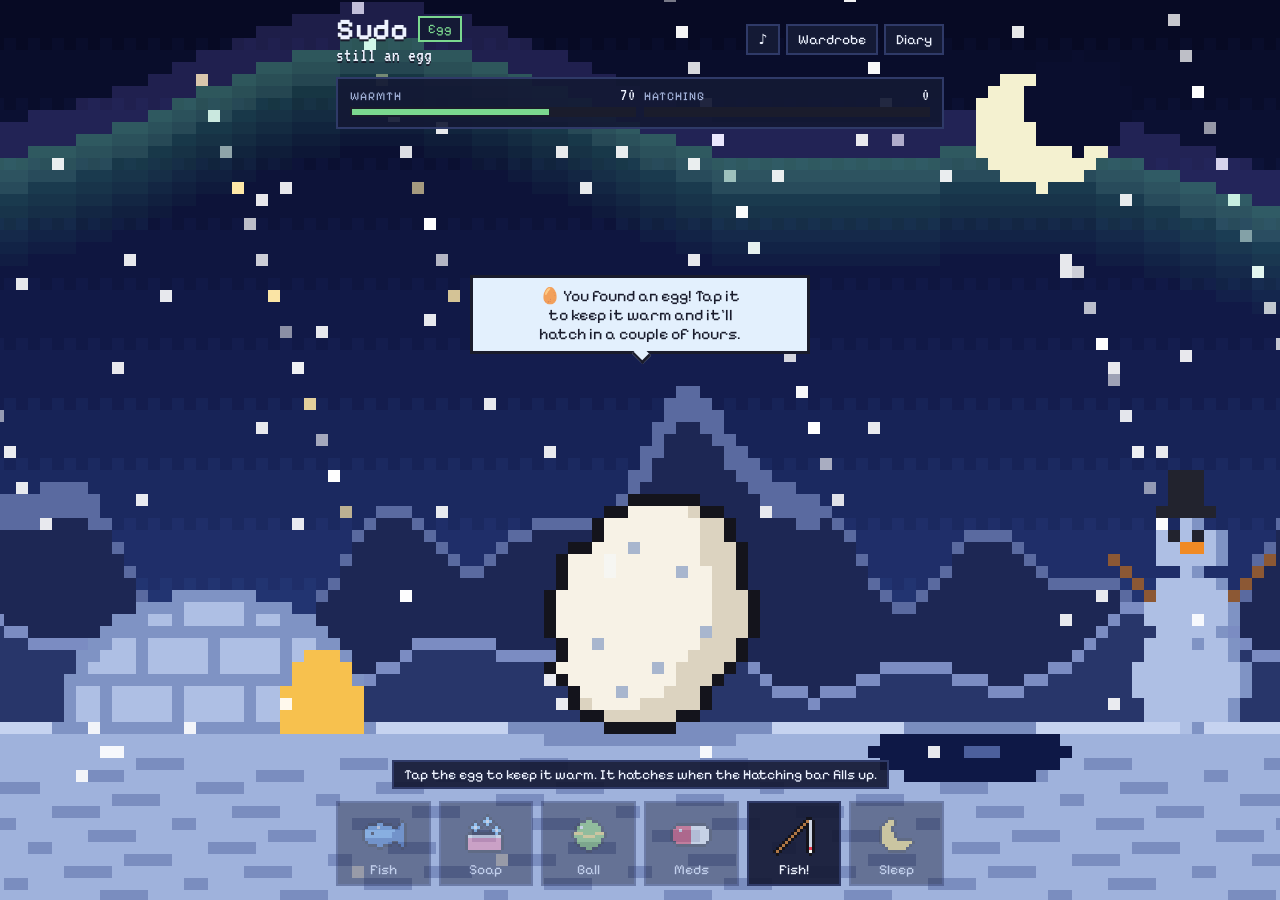
==== commit ca3b2770: "Center Sudo's accessories and put the snowman's hat on his head Sudo's head is centered on the line " ====
--- a/index.html
+++ b/index.html
@@ -1596,7 +1596,7 @@
             disc(sx, G - 15, 2, P.iglooLine); disc(sx - 1, G - 15, 2, P.igloo);
             rect(sx - 2, G - 16, 1, 1, "#22232e"); rect(sx, G - 16, 1, 1, "#22232e");
             rect(sx - 1, G - 15, 2, 1, "#f08a24");
-            rect(sx - 3, G - 19, 5, 1, "#22232e"); rect(sx - 2, G - 22, 3, 3, "#22232e");
+            rect(sx - 3, G - 18, 5, 1, "#22232e"); rect(sx - 2, G - 21, 3, 3, "#22232e");
             for (let i = 0; i < 4; i++) { rect(sx - 4 - i, G - 11 - i, 1, 1, "#8c5834"); rect(sx + 3 + i, G - 11 - i, 1, 1, "#8c5834"); }
 
             // snow
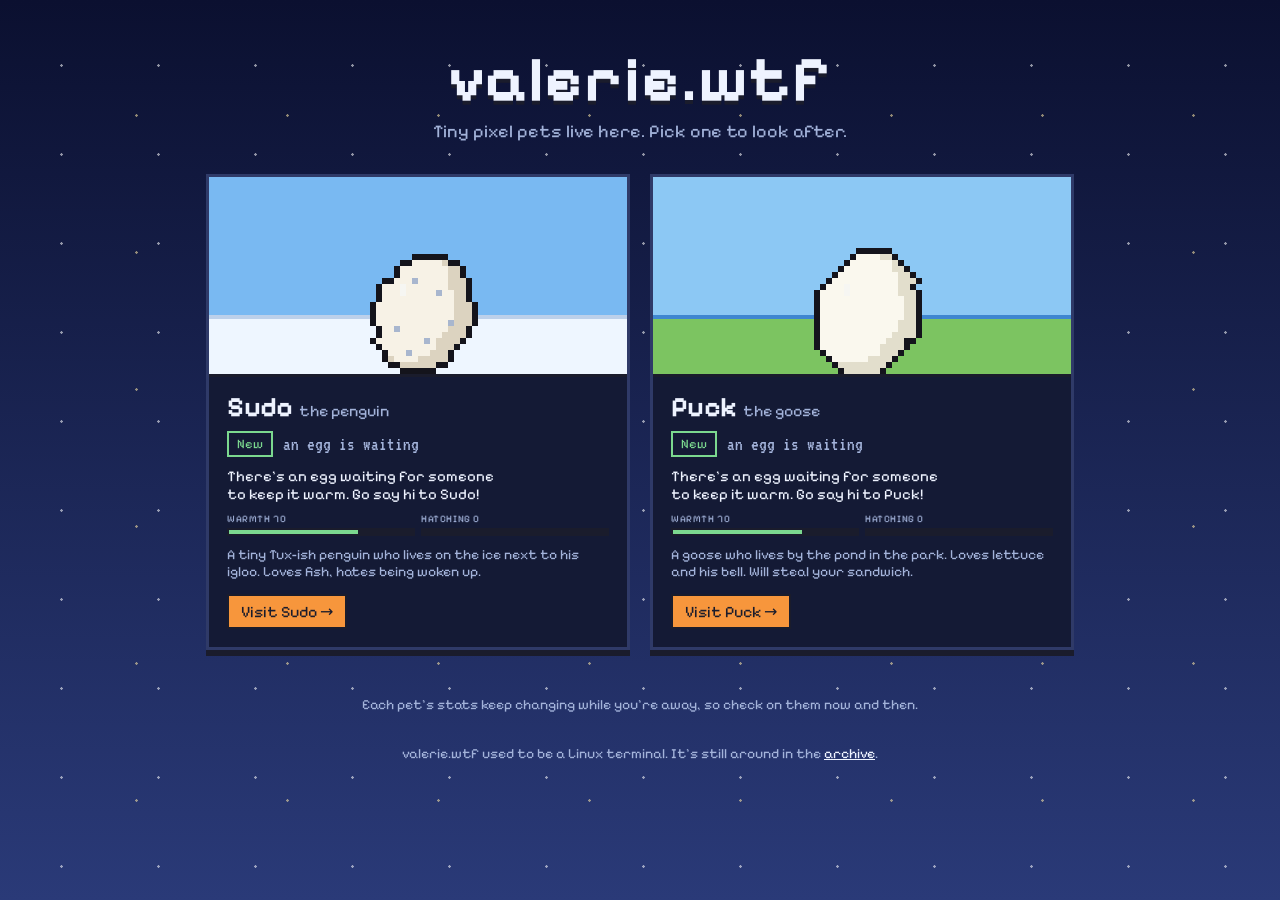
==== commit c54e3ebb: "Add Puck the goose, a home page for every pet, and a shared pet engine valerie.wtf now has two pets." ====
--- a/index.html
+++ b/index.html
@@ -5,24 +5,23 @@
     <meta charset="UTF-8">
     <meta name="viewport" content="width=device-width, initial-scale=1.0, viewport-fit=cover">
 
-    <title>Sudo the Penguin</title>
-    <meta name="description" content="Sudo is a tiny pixel penguin who lives at valerie.wtf. Hatch his egg, feed him fish, give him baths, dress him up, and watch him grow up.">
+    <title>valerie.wtf</title>
+    <meta name="description" content="Tiny pixel pets live here: Sudo the penguin and Puck the goose. Pick one to look after.">
 
     <link rel="preconnect" href="https://fonts.googleapis.com">
     <link rel="preconnect" href="https://fonts.gstatic.com" crossorigin>
     <link rel="stylesheet" href="https://fonts.googleapis.com/css2?family=Pixelify+Sans:wght@400;600;700&family=VT323&display=swap">
 
     <style>
-        /* one-screen handheld over a pixel-art Antarctic world: HUD on top, Sudo on the ice, item tray at the bottom */
+        /* a night sky over a row of pet cards, each card a little window into that pet's world */
         :root {
-            --sky: #1b2246;
+            --sky-top: #0b1030;
+            --sky-bottom: #2a3a78;
             --ink: #1a1c2c;
-            --panel: rgba(20, 26, 53, 0.92);
-            --panel-solid: #141a35;
+            --panel: #141a35;
             --panel-line: #2f3a68;
             --text: #eef3ff;
             --muted: #a3b3da;
-            --paper: #e3f0fd;
             --beak: #f7963c;
             --good: #7bd88f;
             --warn: #f2c14e;
@@ -35,1727 +34,206 @@
         }
 
         * { box-sizing: border-box; }
-        [hidden] { display: none !important; }
-
-        html, body { height: 100%; }
+
+        html { min-height: 100%; }
 
         body {
             margin: 0;
-            overflow: hidden;
-            background: var(--sky);
+            min-height: 100%;
+            background: linear-gradient(180deg, var(--sky-top) 0%, var(--sky-bottom) 100%) fixed;
+            background-color: var(--sky-top);
             color: var(--text);
             font-family: var(--display);
             font-size: 16px;
-            -webkit-tap-highlight-color: transparent;
-        }
-
-        #world {
+        }
+
+        /* little pixel stars */
+        body::before {
+            content: "";
             position: fixed;
-            z-index: 0;
-            image-rendering: pixelated;
+            inset: 0;
             pointer-events: none;
-        }
-
-        .app {
+            background-image:
+                radial-gradient(circle, #fff 1px, transparent 1.5px),
+                radial-gradient(circle, #ffe9a8 1px, transparent 1.5px);
+            background-size: 97px 89px, 151px 137px;
+            background-position: 13px 21px, 61px 47px;
+            opacity: 0.55;
+        }
+
+        main {
             position: relative;
-            z-index: 1;
-            height: 100%;
-            max-width: 640px;
+            max-width: 900px;
             margin: 0 auto;
-            display: grid;
-            grid-template-rows: auto auto 1fr auto;
-            gap: 12px;
-            padding-block: 14px;
+            padding-block: 48px 32px;
             padding-left: max(16px, env(safe-area-inset-left, 0px));
             padding-right: max(16px, env(safe-area-inset-right, 0px));
-        }
-
-        button { font: inherit; color: inherit; }
-        button:focus-visible { outline: 3px dashed var(--beak); outline-offset: 2px; }
-
-        /* ---------- header ---------- */
-
-        .top { display: flex; flex-wrap: wrap; align-items: center; gap: 10px; }
-        .nameplate { flex: 1; min-width: 0; display: grid; gap: 2px; }
-        .nameline { display: flex; align-items: center; gap: 10px; }
-        h1 { margin: 0; font-size: 30px; line-height: 1; font-weight: 700; letter-spacing: 0.02em; text-shadow: 0 2px 0 var(--ink); }
-        .age { font-family: var(--mono); font-size: 19px; line-height: 1; color: var(--text); text-shadow: 0 2px 0 var(--ink); white-space: nowrap; }
-
-        .mood {
-            font-size: 13px;
-            padding: 3px 8px;
-            border: 2px solid var(--panel-line);
-            background: var(--panel-solid);
-            white-space: nowrap;
-        }
-        .mood[data-level="bad"] { border-color: var(--bad); color: var(--bad); }
-        .mood[data-level="warn"] { border-color: var(--warn); color: var(--warn); }
-        .mood[data-level="good"] { border-color: var(--good); color: var(--good); }
-
-        .buttons { display: flex; gap: 6px; margin-left: auto; }
-        #soundBtn { min-width: 34px; }
-        #soundBtn[aria-pressed="false"] { color: var(--muted); text-decoration: line-through; }
-        .icon-btn {
-            font-size: 14px;
-            background: var(--panel-solid);
-            border: 2px solid var(--panel-line);
-            padding: 5px 10px;
-            cursor: pointer;
-        }
-        .icon-btn:hover { border-color: var(--muted); }
-
-        /* ---------- stats ---------- */
-
-        .stats {
             display: grid;
-            grid-template-columns: repeat(var(--cols, 5), minmax(0, 1fr));
-            gap: 8px;
-            padding: 10px 12px;
+            gap: 32px;
+        }
+
+        header { display: grid; gap: 8px; text-align: center; }
+        h1 { margin: 0; font-size: clamp(40px, 9vw, 64px); line-height: 1; letter-spacing: 0.02em; text-shadow: 0 4px 0 var(--ink); }
+        .tagline { margin: 0; font-size: 18px; color: var(--muted); text-wrap: balance; }
+
+        .pets { display: grid; grid-template-columns: repeat(auto-fit, minmax(min(100%, 340px), 1fr)); gap: 20px; }
+
+        .card {
+            display: grid;
+            grid-template-rows: auto 1fr;
+            color: inherit;
+            text-decoration: none;
             background: var(--panel);
-            border: 2px solid var(--panel-line);
-        }
-
-        .stat { display: grid; gap: 4px; min-width: 0; }
-        .stat-head { display: flex; justify-content: space-between; gap: 4px; font-size: 12px; text-transform: uppercase; letter-spacing: 0.08em; color: var(--muted); }
-        .stat-head b { font-family: var(--mono); font-size: 18px; line-height: 12px; font-weight: 400; color: var(--text); font-variant-numeric: tabular-nums; }
-        .meter { height: 10px; background: var(--ink); border: 2px solid var(--ink); }
-        .meter i { display: block; height: 100%; width: 50%; background: var(--good); transition: width 0.4s steps(6); }
+            border: 3px solid var(--panel-line);
+            box-shadow: 0 6px 0 var(--ink);
+            transition: transform 0.12s, border-color 0.12s;
+        }
+        .card:hover { transform: translateY(-4px); border-color: var(--muted); }
+        .card:focus-visible { outline: 3px dashed var(--beak); outline-offset: 4px; }
+
+        .portrait {
+            position: relative;
+            height: 200px;
+            display: grid;
+            place-items: end center;
+            background: linear-gradient(180deg, var(--sky) 0 70%, var(--line) 70% 72%, var(--ground) 72%);
+            border-bottom: 3px solid var(--ink);
+            overflow: hidden;
+        }
+        .sprite { position: relative; width: 192px; height: 192px; margin-bottom: -6px; }
+        .sprite img { position: absolute; inset: 0; width: 100%; height: 100%; image-rendering: pixelated; }
+
+        .card-body { display: grid; gap: 10px; align-content: start; padding: 16px 18px 18px; }
+        .card h2 { margin: 0; font-size: 28px; line-height: 1; }
+        .card h2 small { font-size: 16px; font-weight: 400; color: var(--muted); }
+
+        .status { display: flex; flex-wrap: wrap; align-items: center; gap: 8px 10px; }
+        .chip { font-size: 13px; padding: 3px 8px; border: 2px solid var(--panel-line); white-space: nowrap; }
+        .chip[data-level="bad"] { border-color: var(--bad); color: var(--bad); }
+        .chip[data-level="warn"] { border-color: var(--warn); color: var(--warn); }
+        .chip[data-level="good"] { border-color: var(--good); color: var(--good); }
+        .age { font-family: var(--mono); font-size: 19px; color: var(--muted); }
+
+        .hint { margin: 0; font-size: 15px; text-wrap: balance; }
+
+        .bars { display: grid; grid-template-columns: repeat(var(--cols, 5), minmax(0, 1fr)); gap: 6px; }
+        .bar { display: grid; gap: 3px; min-width: 0; }
+        .bar span { font-size: 10px; text-transform: uppercase; letter-spacing: 0.06em; color: var(--muted); overflow: hidden; text-overflow: ellipsis; white-space: nowrap; }
+        .meter { height: 8px; background: var(--ink); border: 2px solid var(--ink); }
+        .meter i { display: block; height: 100%; background: var(--good); }
         .meter i[data-level="warn"] { background: var(--warn); }
         .meter i[data-level="bad"] { background: var(--bad); }
 
-        /* ---------- scene ---------- */
-
-        .scene {
-            position: relative;
-            min-height: 0;
-            display: flex;
-            flex-direction: column;
-            justify-content: flex-end;
-            align-items: center;
-        }
-
-        .say {
-            position: relative;
-            z-index: 2;
-            max-width: min(100%, 340px);
-            margin-bottom: 8px;
-            padding: 8px 12px;
-            background: var(--paper);
-            color: var(--ink);
-            border: 3px solid var(--ink);
-            font-size: 16px;
-            text-align: center;
-            text-wrap: balance;
-            opacity: 0;
-            transform: translateY(6px);
-            transition: opacity 0.2s, transform 0.2s;
-        }
-        .say.show { opacity: 1; transform: none; }
-        .say::after {
-            content: "";
-            position: absolute;
-            left: 50%;
-            bottom: -11px;
-            width: 12px;
-            height: 12px;
-            margin-left: -6px;
-            background: var(--paper);
-            border-right: 3px solid var(--ink);
-            border-bottom: 3px solid var(--ink);
-            transform: rotate(45deg) scaleY(0.8);
-        }
-
-        .sprite-box {
-            position: relative;
-            z-index: 1;
-            width: min(72vw, 44vh, 384px);
-            max-width: 100%;
-            aspect-ratio: 1;
-        }
-        .sprite-box img { position: absolute; inset: 0; width: 100%; height: 100%; image-rendering: pixelated; user-select: none; -webkit-user-drag: none; }
-        .sprite-box .acc { pointer-events: none; }
-        #sudo { cursor: pointer; touch-action: manipulation; transition: transform 0.15s; }
-        #sudo.target { transform: scale(1.06); filter: drop-shadow(0 0 10px var(--beak)); }
-        #sudo:focus-visible { outline: 3px dashed var(--beak); outline-offset: 4px; }
-        .sprite-box.zoomies { animation: zoomies 0.5s steps(4) 4; }
-        @keyframes zoomies {
-            0% { transform: none; }
-            25% { transform: translate(-12%, -10%); }
-            50% { transform: scaleX(-1); }
-            75% { transform: translate(12%, -10%) scaleX(-1); }
-            100% { transform: none; }
-        }
-
-        /* poop sits on the ice at the same pixel scale as Sudo */
-        .sprite-box .poop {
-            z-index: 2;
-            inset: auto;
-            width: 50%;
-            height: 50%;
-            bottom: calc(100% / 32);
-            image-rendering: pixelated;
-            cursor: pointer;
-            -webkit-user-drag: none;
-        }
-        .sprite-box .poop[data-i="0"] { left: -26%; }
-        .sprite-box .poop[data-i="1"] { left: 76%; }
-        .sprite-box .poop[data-i="2"] { left: 6%; }
-
-        .hint {
-            position: relative;
-            z-index: 2;
-            margin: 14px 0 0;
-            padding: 4px 10px;
-            background: var(--panel);
-            border: 2px solid var(--panel-line);
-            font-size: 14px;
-            color: var(--text);
-            text-align: center;
-            text-wrap: balance;
-        }
-
-        .particle {
-            position: absolute;
-            z-index: 3;
-            width: 32px;
-            height: 32px;
-            image-rendering: pixelated;
-            pointer-events: none;
-            animation: float-up 1.3s ease-out forwards;
-        }
-        @keyframes float-up {
-            from { opacity: 1; transform: translate(0, 0) scale(1); }
-            to { opacity: 0; transform: translate(var(--dx, 0px), -90px) scale(1.4); }
-        }
-
-        /* ---------- tray ---------- */
-
-        .tray {
-            display: grid;
-            grid-template-columns: repeat(6, minmax(0, 1fr));
-            gap: 8px;
-        }
-
-        .item {
-            font-size: 14px;
-            display: grid;
-            justify-items: center;
-            gap: 2px;
-            padding: 8px 4px 6px;
-            background: var(--panel);
-            border: 2px solid var(--panel-line);
-            cursor: grab;
-            touch-action: none;
-            user-select: none;
-            -webkit-user-select: none;
-            transition: opacity 0.3s;
-        }
-        .item img { width: 48px; height: 48px; image-rendering: pixelated; pointer-events: none; -webkit-user-drag: none; }
-        .item:hover { border-color: var(--muted); }
-        .item:active { cursor: grabbing; }
-        .item.dragging img { opacity: 0.25; }
-        .item[aria-pressed="true"] { border-color: var(--warn); }
-        .tray.locked .item:not(#rodBtn) { opacity: 0.45; }
-
-        .ghost {
-            position: fixed;
-            z-index: 20;
-            width: 64px;
-            height: 64px;
-            margin: -32px 0 0 -32px;
-            image-rendering: pixelated;
-            pointer-events: none;
-            filter: drop-shadow(0 6px 0 rgba(0, 0, 0, 0.35));
-        }
-        .ghost.fly { transition: left 0.35s ease-in, top 0.35s cubic-bezier(.5, -0.6, .7, 1), opacity 0.35s; }
-
-        /* ---------- sheets (diary, wardrobe) ---------- */
-
-        .sheet {
-            position: fixed;
-            z-index: 30;
-            left: 0;
-            right: 0;
-            bottom: 0;
-            max-height: 72%;
-            display: grid;
-            grid-template-rows: auto 1fr auto;
-            gap: 10px;
-            max-width: 640px;
-            margin: 0 auto;
-            padding-top: 14px;
-            padding-bottom: max(16px, env(safe-area-inset-bottom, 0px));
-            padding-left: max(16px, env(safe-area-inset-left, 0px));
-            padding-right: max(16px, env(safe-area-inset-right, 0px));
-            background: var(--panel-solid);
-            border: 2px solid var(--panel-line);
-            border-bottom: 0;
-            box-shadow: 0 -10px 40px rgba(0, 0, 0, 0.5);
-        }
-        .sheet-head { display: flex; justify-content: space-between; align-items: center; gap: 12px; }
-        .sheet h2 { margin: 0; font-size: 22px; }
-        .sheet .foot { font-size: 14px; color: var(--muted); }
-        .sheet a { color: var(--paper); }
-
-        .diary ol { margin: 0; padding: 0; list-style: none; overflow-y: auto; display: grid; gap: 2px; align-content: start; }
-        .diary li { display: flex; gap: 12px; font-size: 15px; }
-        .diary time { font-family: var(--mono); font-size: 18px; color: var(--muted); white-space: nowrap; font-variant-numeric: tabular-nums; }
-
-        .closet { overflow-y: auto; display: grid; grid-template-columns: repeat(auto-fill, minmax(96px, 1fr)); gap: 8px; align-content: start; }
-        .acc-tile {
-            display: grid;
-            justify-items: center;
-            gap: 4px;
-            padding: 8px 6px;
-            background: #1d2449;
-            border: 2px solid var(--panel-line);
-            cursor: pointer;
-            font-size: 14px;
-        }
-        .acc-tile:hover { border-color: var(--muted); }
-        .acc-tile[aria-pressed="true"] { border-color: var(--good); background: #1f3a3a; }
-        .acc-tile[aria-disabled="true"] { cursor: not-allowed; opacity: 0.55; }
-        .acc-tile .mini { position: relative; width: 64px; height: 64px; }
-        .acc-tile .mini img { position: absolute; inset: 0; width: 100%; height: 100%; image-rendering: pixelated; }
-        .acc-tile small { font-size: 11px; color: var(--muted); text-align: center; }
-        .closet .empty { grid-column: 1 / -1; color: var(--muted); }
-
-        .fishing { grid-template-rows: auto auto auto; }
-        .pond {
-            position: relative;
-            height: 170px;
-            display: grid;
-            place-items: center;
-            background: repeating-linear-gradient(180deg, #2f6fc0 0 12px, #2a64b0 12px 24px);
-            border: 3px solid var(--ink);
-            cursor: pointer;
-            touch-action: manipulation;
-        }
-        .pond img { width: 64px; height: 64px; image-rendering: pixelated; pointer-events: none; }
-        .pond img.catch { width: 112px; height: 112px; }
-        .pond.waiting img { animation: bob 1.2s steps(2) infinite; }
-        @keyframes bob { 50% { transform: translateY(6px); } }
-        .fish-msg { margin: 0; min-height: 2.6em; text-align: center; text-wrap: balance; }
-        .cast-btn {
-            justify-self: center;
-            min-width: 180px;
-            font-size: 18px;
-            padding: 10px 18px;
-            background: var(--beak);
-            color: var(--ink);
-            border: 3px solid var(--ink);
-            cursor: pointer;
-        }
-        .cast-btn.urgent { background: var(--bad); color: var(--text); animation: shake 0.15s infinite; }
-        @keyframes shake { 50% { transform: translateX(3px); } }
-
-        /* ---------- debug ---------- */
-
-        .debug {
-            position: fixed;
-            z-index: 40;
-            top: 0;
-            right: 0;
-            bottom: 0;
-            width: min(360px, 100%);
-            overflow-y: auto;
-            display: grid;
-            gap: 14px;
-            align-content: start;
-            padding-top: max(14px, env(safe-area-inset-top, 0px));
-            padding-bottom: max(16px, env(safe-area-inset-bottom, 0px));
-            padding-left: 16px;
-            padding-right: max(16px, env(safe-area-inset-right, 0px));
-            background: var(--panel-solid);
-            border-left: 2px solid var(--warn);
-            box-shadow: -10px 0 40px rgba(0, 0, 0, 0.5);
-            font-size: 14px;
-        }
-        .debug h2 { margin: 0; font-size: 20px; color: var(--warn); }
-        .debug h3 { margin: 0 0 6px; font-size: 12px; text-transform: uppercase; letter-spacing: 0.1em; color: var(--muted); }
-        .debug .row { display: flex; flex-wrap: wrap; gap: 6px; }
-        .debug .row button {
-            font-size: 13px;
-            padding: 4px 8px;
-            background: #1d2449;
-            border: 2px solid var(--panel-line);
-            cursor: pointer;
-        }
-        .debug .row button:hover { border-color: var(--warn); }
-        .debug .row button[aria-pressed="true"] { border-color: var(--warn); color: var(--warn); }
-        .debug .slider { display: grid; grid-template-columns: 72px 1fr 34px; align-items: center; gap: 8px; }
-        .debug .slider span:last-child { font-family: var(--mono); font-size: 18px; text-align: right; font-variant-numeric: tabular-nums; }
-        .debug input[type="range"] { width: 100%; accent-color: var(--warn); }
-        .debug .note { color: var(--muted); margin: 0; }
-        .debug .danger { border-color: var(--bad) !important; color: var(--bad); }
-
-        @media (max-width: 480px) {
-            .app { gap: 10px; padding-block: 10px; }
-            h1 { font-size: 24px; }
-            .age { font-size: 16px; }
-            .icon-btn { font-size: 13px; padding: 4px 7px; }
-            .stats { gap: 6px; padding: 8px; }
-            .stat-head { flex-direction: column; gap: 2px; font-size: 10px; letter-spacing: 0.04em; }
-            .stat-head b { font-size: 16px; line-height: 1; }
-            .item { font-size: 12px; }
-            .item img { width: 40px; height: 40px; }
-        }
+        .blurb { margin: 0; font-size: 14px; color: var(--muted); }
+        .go { justify-self: start; margin-top: 4px; padding: 6px 12px; background: var(--beak); color: var(--ink); border: 2px solid var(--ink); font-size: 16px; }
+
+        footer { text-align: center; font-size: 14px; color: var(--muted); display: grid; gap: 4px; }
+        footer a { color: var(--text); }
 
         @media (prefers-reduced-motion: reduce) {
-            .sprite-box.zoomies, .pond.waiting img, .cast-btn.urgent { animation: none; }
-            .particle { animation-duration: 0.01s; }
-            .ghost.fly { transition: none; }
-            .meter i { transition: none; }
+            .card { transition: none; }
+            .card:hover { transform: none; }
         }
     </style>
 </head>
 
 <body>
-
-    <canvas id="world" aria-hidden="true"></canvas>
-
-    <main class="app">
-        <header class="top">
-            <div class="nameplate">
-                <div class="nameline">
-                    <h1>Sudo</h1>
-                    <span class="mood" id="mood"></span>
+    <main>
+        <header>
+            <h1>valerie.wtf</h1>
+            <p class="tagline">Tiny pixel pets live here. Pick one to look after.</p>
+        </header>
+
+        <section class="pets" id="pets" aria-label="Pets"></section>
+
+        <footer>
+            <p>Each pet's stats keep changing while you're away, so check on them now and then.</p>
+            <p>valerie.wtf used to be a Linux terminal. It's still around in the <a href="archive/terminal-v2.html">archive</a>.</p>
+        </footer>
+    </main>
+
+    <script src="shared/core.js"></script>
+    <script src="sudo/config.js"></script>
+    <script src="puck/config.js"></script>
+    <script>
+        const core = window.PetCore;
+        const level = v => v < 30 ? "bad" : v < 60 ? "warn" : "good";
+        const cards = [];
+
+        for (const [id, cfg] of Object.entries(window.PETS)) {
+            const a = document.createElement("a");
+            a.className = "card";
+            a.href = `${id}/`;
+            a.innerHTML = `
+                <div class="portrait" style="--sky: ${cfg.card.sky}; --ground: ${cfg.card.ground}; --line: ${cfg.card.line}">
+                    <div class="sprite"><img class="body" alt=""></div>
                 </div>
-                <span class="age" id="age"></span>
-            </div>
-            <div class="buttons">
-                <button class="icon-btn" id="debugBtn" type="button" hidden>Debug</button>
-                <button class="icon-btn" id="soundBtn" type="button" aria-pressed="true" aria-label="Sound is on">♪</button>
-                <button class="icon-btn" id="closetBtn" type="button">Wardrobe</button>
-                <button class="icon-btn" id="diaryBtn" type="button">Diary</button>
-            </div>
-        </header>
-
-        <section class="stats" id="stats" aria-label="Sudo's stats"></section>
-
-        <section class="scene" id="scene">
-            <div class="say" id="say" role="status" aria-live="polite"></div>
-            <div class="sprite-box" id="spriteBox">
-                <img id="sudo" src="sprites/egg_0_1.png" alt="Sudo's egg. Tap to keep it warm." tabindex="0" draggable="false">
-                <img class="acc" id="acc-neck" alt="" hidden>
-                <img class="acc" id="acc-face" alt="" hidden>
-                <img class="acc" id="acc-head" alt="" hidden>
-                <img class="poop" data-i="0" src="sprites/poop.png" alt="Poop. Tap to clean it up." hidden>
-                <img class="poop" data-i="1" src="sprites/poop.png" alt="Poop. Tap to clean it up." hidden>
-                <img class="poop" data-i="2" src="sprites/poop.png" alt="Poop. Tap to clean it up." hidden>
-            </div>
-            <p class="hint" id="hint"></p>
-        </section>
-
-        <nav class="tray" id="tray" aria-label="Things to give Sudo">
-            <button class="item" type="button" data-item="fish"><img src="sprites/fish.png" alt="">Fish</button>
-            <button class="item" type="button" data-item="soap"><img src="sprites/soap.png" alt="">Soap</button>
-            <button class="item" type="button" data-item="ball"><img src="sprites/ball.png" alt="">Ball</button>
-            <button class="item" type="button" data-item="pill"><img src="sprites/pill.png" alt="">Meds</button>
-            <button class="item" type="button" id="rodBtn"><img src="sprites/rod.png" alt="">Fish!</button>
-            <button class="item" type="button" id="sleepBtn" aria-pressed="false"><img src="sprites/moon.png" alt=""><span>Sleep</span></button>
-        </nav>
-    </main>
-
-    <aside class="sheet diary" id="diary" hidden aria-label="Sudo's diary">
-        <div class="sheet-head">
-            <h2>Sudo's diary</h2>
-            <button class="icon-btn" type="button" data-close="diary">Close</button>
-        </div>
-        <ol id="log"></ol>
-        <div class="foot" id="counts"></div>
-    </aside>
-
-    <aside class="sheet" id="closet" hidden aria-label="Sudo's wardrobe">
-        <div class="sheet-head">
-            <h2>Wardrobe</h2>
-            <button class="icon-btn" type="button" data-close="closet">Close</button>
-        </div>
-        <div class="closet" id="closetGrid"></div>
-        <div class="foot">Tap something to put it on him. He can wear one hat, one pair of shades and one scarf at a time.</div>
-    </aside>
-
-    <aside class="sheet fishing" id="fishing" hidden aria-label="Fishing">
-        <div class="sheet-head">
-            <h2>Fishing hole</h2>
-            <button class="icon-btn" type="button" data-close="fishing">Close</button>
-        </div>
-        <div class="pond" id="pond"><img id="pondImg" src="sprites/rod.png" alt=""></div>
-        <p class="fish-msg" id="fishMsg" role="status" aria-live="polite"></p>
-        <button class="cast-btn" id="castBtn" type="button">Cast</button>
-    </aside>
-
-    <aside class="debug" id="debug" hidden aria-label="Debug tools">
-        <div class="sheet-head">
-            <h2>Debug</h2>
-            <button class="icon-btn" type="button" data-close="debug">Close</button>
-        </div>
-        <p class="note">Everything here changes your real saved Sudo.</p>
-        <section>
-            <h3>Stage</h3>
-            <div class="row" id="dbgStage">
-                <button type="button" data-stage="egg">Egg</button>
-                <button type="button" data-stage="baby">Baby</button>
-                <button type="button" data-stage="adult">Grown-up</button>
-            </div>
-        </section>
-        <section>
-            <h3>Skip time</h3>
-            <div class="row">
-                <button type="button" data-skip="1">+1 hour</button>
-                <button type="button" data-skip="6">+6 hours</button>
-                <button type="button" data-skip="24">+1 day</button>
-                <button type="button" data-skip="72">+3 days</button>
-            </div>
-        </section>
-        <section>
-            <h3>Stats</h3>
-            <div id="dbgSliders" style="display: grid; gap: 6px;"></div>
-        </section>
-        <section>
-            <h3>Moods</h3>
-            <div class="row">
-                <button type="button" data-mood="hungry">Hungry</button>
-                <button type="button" data-mood="stinky">Stinky</button>
-                <button type="button" data-mood="sick">Sick</button>
-                <button type="button" data-mood="sleepy">Sleepy</button>
-                <button type="button" data-mood="bored">Bored</button>
-                <button type="button" data-mood="overfed">Overfed</button>
-                <button type="button" data-mood="perfect">Perfect</button>
-                <button type="button" data-mood="cold">Cold egg</button>
-            </div>
-        </section>
-        <section>
-            <h3>Animations</h3>
-            <div class="row">
-                <button type="button" data-anim="eat">Eat</button>
-                <button type="button" data-anim="pet">Pet</button>
-                <button type="button" data-anim="bath">Bath</button>
-                <button type="button" data-anim="play">Play</button>
-                <button type="button" data-anim="hatch">Hatch</button>
-                <button type="button" data-anim="grow">Grow up</button>
-            </div>
-        </section>
-        <section>
-            <h3>Fun stuff</h3>
-            <div class="row">
-                <button type="button" data-fun="poop">Make him poop</button>
-                <button type="button" data-fun="golden" aria-pressed="false">Golden fish next cast</button>
-                <button type="button" data-fun="quick" aria-pressed="false">Instant bites</button>
-                <button type="button" data-fun="star">Shooting star</button>
-                <button type="button" data-fun="waddler">Send a penguin</button>
-                <button type="button" data-fun="zoomies">Zoomies</button>
-            </div>
-        </section>
-        <section>
-            <h3>Sky</h3>
-            <div class="row" id="dbgSky">
-                <button type="button" data-sky="">Real time</button>
-                <button type="button" data-sky="dawn">Dawn</button>
-                <button type="button" data-sky="day">Day</button>
-                <button type="button" data-sky="dusk">Dusk</button>
-                <button type="button" data-sky="night">Night</button>
-            </div>
-        </section>
-        <section>
-            <h3>Extras</h3>
-            <div class="row">
-                <button type="button" id="dbgUnlock" aria-pressed="false">Unlock every accessory</button>
-                <button type="button" id="dbgSnow" aria-pressed="true">Snow</button>
-            </div>
-        </section>
-        <section>
-            <h3>Start over</h3>
-            <div class="row">
-                <button type="button" class="danger" id="dbgReset">Reset Sudo</button>
-            </div>
-        </section>
-    </aside>
-
-    <script>
-        const $ = id => document.getElementById(id);
-        const sudoEl = $("sudo");
-        const sceneEl = $("scene");
-        const sayEl = $("say");
-
-        // ---------- sprites ----------
-
-        const FRAMES = {
-            idle_happy: 2, idle_neutral: 2, idle_hungry: 2, idle_sad: 2, idle_stinky: 2, idle_sleepy: 2,
-            idle_sick: 2, idle_overfed: 2, idle_ecstatic: 2, blink: 1, pet: 2, eat: 3, bath: 2, play: 2, sleep: 2,
-            egg_0: 2, egg_1: 2, egg_2: 2, egg_cold_0: 2, egg_cold_1: 2, egg_cold_2: 2, hatch: 3
-        };
-
-        const SLOTS = ["neck", "face", "head"];
-        const ACCESSORIES = [
-            { id: "tophat", name: "Top hat", slot: "head" },
-            { id: "beanie", name: "Beanie", slot: "head" },
-            { id: "bow", name: "Bow", slot: "head" },
-            { id: "crown", name: "Crown", slot: "head", locked: "Unlocks when he grows up" },
-            { id: "shades", name: "Shades", slot: "face" },
-            { id: "scarf", name: "Scarf", slot: "neck" },
-            { id: "partyhat", name: "Party hat", slot: "head" },
-            { id: "flowers", name: "Flower crown", slot: "head" },
-            { id: "headphones", name: "Headphones", slot: "head" },
-            { id: "heartshades", name: "Heart shades", slot: "face" },
-            { id: "bowtie", name: "Bow tie", slot: "neck" },
-            { id: "fishhat", name: "Fish hat", slot: "head", locked: "Catch a golden fish to unlock" }
-        ];
-
-        // egg and hatching sprites are shared; everything else has a baby_ version
-        const prefixFor = name => /^(egg|hatch)/.test(name) ? "" : stage() === "baby" ? "baby_" : "";
-        const spritePath = (name, frame) => `sprites/${prefixFor(name)}${name}_${frame + 1}.png`;
-
-        for (const [name, n] of Object.entries(FRAMES))
-            for (const prefix of /^(egg|hatch)/.test(name) ? [""] : ["", "baby_"])
-                for (let i = 1; i <= n; i++) new Image().src = `sprites/${prefix}${name}_${i}.png`;
-
-        // ---------- state ----------
-
-        const STATS = { food: "Food", fun: "Fun", clean: "Clean", energy: "Energy", health: "Health" };
-        const EGG_STATS = { warmth: "Warmth", progress: "Hatching" };
-
-        // per-hour changes. a full tummy lasts about half a day.
-        const DECAY = {
-            awake:  { food: -6, fun: -5, clean: -3, energy: -4 },
-            asleep: { food: -3, fun: -1, clean: -1, energy: 20 }
-        };
-
-        // the egg cools off over a few hours, and hatches after about 2.5 warm hours
-        const EGG_COOLING = 15;
-        const EGG_GROWTH = 40;
-        const EGG_COLD = 30;
-
-        const MAX_CATCHUP_H = 24 * 14;
-        const GROW_UP_H = 72;   // he's a fluffy baby for his first 3 days
-        const SAVE_KEY = "sudo-pet";
-
-        function freshPenguin() {
-            const now = Date.now();
-            return {
-                laid: now, born: now, last: now, hatched: false, asleep: false, overfedUntil: 0, grown: false,
-                egg: { warmth: 70, progress: 0 },
-                stats: { food: 70, fun: 70, clean: 90, energy: 80, health: 100 },
-                poops: 0, nextPoop: 0, goldenFish: false,
-                wearing: {}, counts: {}, catches: {}, log: []
-            };
-        }
-
-        let sudo = null;
-        let isNew = false;
-        try { sudo = JSON.parse(localStorage.getItem(SAVE_KEY)); } catch (e) {}
-        if (!sudo || !sudo.stats) { sudo = freshPenguin(); isNew = true; }
-        // saves from before the egg existed are already-hatched penguins
-        if (sudo.hatched === undefined) sudo.hatched = true;
-        sudo.egg ||= { warmth: 0, progress: 100 };
-        sudo.wearing ||= {};
-        sudo.catches ||= {};
-        sudo.poops ??= 0;
-        sudo.nextPoop ??= 0;
-
-        let grewUp = false;
-        let justHatched = false;
-        let justPooped = false;
-        const debug = { sky: "", unlockAll: false, snow: true, golden: false, quick: false };
-
-        // ---------- sound: tiny chiptune blips, made on the fly ----------
-
-        const SOUNDS = {
-            chomp: [[220, .06], [180, .06], [240, .08]],
-            pet: [[660, .07], [880, .1]],
-            egg: [[440, .06, "sine"], [550, .09, "sine"]],
-            bubble: [[500, .05, "sine"], [700, .05, "sine"], [900, .07, "sine"]],
-            ball: [[392, .07], [523, .07], [659, .1]],
-            heal: [[523, .08], [659, .08], [784, .12]],
-            hatch: [[523, .1], [659, .1], [784, .1], [1047, .22]],
-            grow: [[392, .12], [523, .12], [659, .12], [784, .12], [1047, .3]],
-            splash: [[300, .05, "triangle"], [200, .09, "triangle"]],
-            bite: [[880, .05], [0, .03], [880, .05]],
-            catch: [[659, .08], [784, .08], [988, .16]],
-            fail: [[330, .1], [247, .16]],
-            poop: [[140, .12, "triangle"], [110, .16, "triangle"]],
-            clean: [[700, .05], [1000, .08]],
-            wear: [[784, .06], [1175, .1]],
-            nope: [[200, .08], [160, .1]],
-            zoomies: [[523, .04], [659, .04], [784, .04], [1047, .04], [784, .04], [1047, .04], [1319, .1]]
-        };
-
-        let muted = false;
-        try { muted = localStorage.getItem("sudo-sound") === "off"; } catch (e) {}
-        let audio = null;
-
-        function sfx(name) {
-            if (muted) return;
-            try { audio ||= new AudioContext(); } catch (e) { return; }
-            let t = audio.currentTime + 0.01;
-            for (const [freq, dur, type = "square"] of SOUNDS[name]) {
-                if (freq) {
-                    const osc = audio.createOscillator(), gain = audio.createGain();
-                    osc.type = type;
-                    osc.frequency.value = freq;
-                    gain.gain.setValueAtTime(0.05, t);
-                    gain.gain.exponentialRampToValueAtTime(0.001, t + dur);
-                    osc.connect(gain).connect(audio.destination);
-                    osc.start(t);
-                    osc.stop(t + dur);
-                }
-                t += dur;
+                <div class="card-body">
+                    <h2>${cfg.name} <small>the ${cfg.species}</small></h2>
+                    <div class="status"><span class="chip"></span><span class="age"></span></div>
+                    <p class="hint"></p>
+                    <div class="bars"></div>
+                    <p class="blurb">${cfg.blurb}</p>
+                    <span class="go">Visit ${cfg.name} →</span>
+                </div>`;
+            document.getElementById("pets").appendChild(a);
+            cards.push({ id, cfg, a });
+        }
+
+        // what each pet looks like right now. Time is caught up on a copy, so their own page still
+        // gets to announce anything that happened while you were away.
+        function render() {
+            for (const { cfg, a } of cards) {
+                const { state, isNew } = core.load(cfg);
+                const s = structuredClone(state);
+                core.tick(s, cfg);
+                const [chip, lvl, hint] = core.moodInfo(s, cfg);
+                a.querySelector(".chip").textContent = isNew ? "New" : chip;
+                a.querySelector(".chip").dataset.level = isNew ? "good" : lvl;
+                a.querySelector(".age").textContent = isNew ? "an egg is waiting" : core.ageText(s, cfg);
+                a.querySelector(".hint").textContent = isNew ? `There's an egg waiting for someone to keep it warm. Go say hi to ${cfg.name}!` : hint;
+                a.setAttribute("aria-label", `${cfg.name} the ${cfg.species}: ${isNew ? "an egg waiting to hatch" : chip}. Visit ${cfg.name}.`);
+
+                const [labels, values] = core.statSet(s);
+                const bars = a.querySelector(".bars");
+                bars.style.setProperty("--cols", Object.keys(labels).length);
+                bars.innerHTML = Object.entries(labels).map(([k, label]) => {
+                    const v = Math.round(values[k]);
+                    return `<div class="bar"><span>${label} ${v}</span><div class="meter"><i style="width: ${v}%" data-level="${k === "progress" ? "good" : level(v)}"></i></div></div>`;
+                }).join("");
+
+                // the sprite, plus whatever they're wearing
+                const name = core.mood(s);
+                const box = a.querySelector(".sprite");
+                box.dataset.name = name;
+                box.dataset.prefix = core.prefix(s, cfg, name);
+                box.dataset.dir = cfg.spriteDir;
+                box.querySelectorAll(".acc").forEach(el => el.remove());
+                if (s.hatched)
+                    for (const slot of ["neck", "face", "head"])
+                        if (s.wearing[slot]) box.insertAdjacentHTML("beforeend", `<img class="acc" alt="" src="${cfg.spriteDir}${core.prefix(s, cfg, name)}acc_${s.wearing[slot]}.png">`);
             }
-        }
-
-        const ageMs = () => Date.now() - sudo.born;
-        const isBaby = () => ageMs() < GROW_UP_H * 36e5;
-        const stage = () => !sudo.hatched ? "egg" : isBaby() ? "baby" : "adult";
-
-        function save() { try { localStorage.setItem(SAVE_KEY, JSON.stringify(sudo)); } catch (e) {} }
-
-        const clamp = v => Math.max(0, Math.min(100, v));
-
-        function bump(stat, by) { sudo.stats[stat] = clamp(sudo.stats[stat] + by); }
-
-        // Advance time in small steps so health reacts to stats crossing thresholds mid-absence.
-        function tick() {
-            const now = Date.now();
-            let hours = Math.min((now - sudo.last) / 36e5, MAX_CATCHUP_H);
-            sudo.last = now;
-            while (hours > 0) {
-                const h = Math.min(hours, 0.25);
-                hours -= h;
-                if (!sudo.hatched) {
-                    const e = sudo.egg;
-                    e.warmth = clamp(e.warmth - EGG_COOLING * h);
-                    if (e.warmth >= EGG_COLD) e.progress = Math.min(100, e.progress + EGG_GROWTH * h);
-                    if (e.progress >= 100) hatch(now - hours * 36e5);
-                    continue;
-                }
-                const s = sudo.stats;
-                for (const [k, v] of Object.entries(DECAY[sudo.asleep ? "asleep" : "awake"])) bump(k, v * h);
-                // poop left lying around makes him dirty, and a lot of it makes him ill
-                if (sudo.poops) bump("clean", -2 * sudo.poops * h);
-                if (sudo.poops >= 2) bump("health", -1 * h);
-                if (s.food < 15 || s.clean < 15) bump("health", -6 * h);
-                else if (s.food > 40 && s.clean > 40) bump("health", 3 * h);
-                if (sudo.asleep && s.energy >= 100) { sudo.asleep = false; logEvent("woke up all on his own ☀️"); }
+            frame();
+        }
+
+        // gentle two-frame idle animation, like on their own pages
+        const still = matchMedia("(prefers-reduced-motion: reduce)").matches;
+        let tickN = 0;
+        function frame() {
+            const f = still ? 0 : tickN % 2;
+            for (const box of document.querySelectorAll(".sprite")) {
+                const frames = box.dataset.name === "blink" ? 1 : 2;
+                box.querySelector(".body").src = `${box.dataset.dir}${box.dataset.prefix}${box.dataset.name}_${(f % frames) + 1}.png`;
+                box.querySelectorAll(".acc").forEach(el => { el.style.transform = `translateY(${f * 6}px)`; });
             }
-            if (sudo.hatched && sudo.nextPoop && now >= sudo.nextPoop && !sudo.asleep) {
-                sudo.nextPoop = 0;
-                if (sudo.poops < 3) {
-                    sudo.poops++;
-                    justPooped = true;
-                    logEvent("pooped 💩");
-                }
-            }
-            if (sudo.hatched && !sudo.grown && !isBaby()) {
-                sudo.grown = true;
-                grewUp = true;
-                logEvent("grew up into a big penguin! 🐧");
-            }
-            save();
-        }
-
-        function hatch(at) {
-            sudo.hatched = true;
-            sudo.born = at;
-            sudo.egg.progress = 100;
-            justHatched = true;
-            logEvent("hatched! 🐣");
-        }
-
-        function logEvent(msg) {
-            sudo.log.push({ t: Date.now(), msg });
-            if (sudo.log.length > 50) sudo.log.shift();
-        }
-
-        function count(action) { sudo.counts[action] = (sudo.counts[action] || 0) + 1; }
-
-        // ---------- mood ----------
-
-        // [chip text, chip level, hint under Sudo]
-        const MOODS = {
-            sleep:         ["Asleep", "", "Shh, he's sleeping. He wakes up by himself once he's rested."],
-            idle_sick:     ["Sick", "bad", "He's sick! Give him medicine, then feed him and clean him."],
-            idle_overfed:  ["Too full", "warn", "Too many fish. Give his tummy a few minutes."],
-            idle_hungry:   ["Starving", "bad", "He's hungry. Drag a fish to him."],
-            idle_stinky:   ["Stinky", "warn", "Phew. Scrub him with the soap."],
-            idle_sleepy:   ["Sleepy", "warn", "He can barely keep his eyes open. Tap the moon to put him to bed."],
-            idle_sad:      ["Bored", "warn", "He's bored. Throw him the ball, or pet him."],
-            idle_ecstatic: ["Best life", "good", "He's never been happier."],
-            idle_happy:    ["Happy", "good", "Drag things onto Sudo, or tap him to pet him."],
-            idle_neutral:  ["Okay", "", "Drag things onto Sudo, or tap him to pet him."]
-        };
-
-        const crackLevel = () => sudo.egg.progress >= 75 ? 2 : sudo.egg.progress >= 40 ? 1 : 0;
-        const eggCold = () => sudo.egg.warmth < EGG_COLD;
-
-        function mood() {
-            if (!sudo.hatched) return `egg_${eggCold() ? "cold_" : ""}${crackLevel()}`;
-            const s = sudo.stats;
-            if (sudo.asleep) return "sleep";
-            if (s.health < 40) return "idle_sick";
-            if (Date.now() < sudo.overfedUntil) return "idle_overfed";
-            if (s.food < 30) return "idle_hungry";
-            if (s.clean < 30) return "idle_stinky";
-            if (s.energy < 20) return "idle_sleepy";
-            if (s.fun < 30) return "idle_sad";
-            if (Object.values(s).every(v => v >= 80)) return "idle_ecstatic";
-            if (s.fun >= 55) return "idle_happy";
-            return "idle_neutral";
-        }
-
-        function moodInfo() {
-            if (sudo.hatched) {
-                const m = MOODS[mood()];
-                if (sudo.poops && !sudo.asleep && mood() !== "idle_sick") return [m[0], m[1], "Ew! He pooped. Tap the poop to clean it up 💩"];
-                return m;
-            }
-            if (eggCold()) return ["Cold!", "bad", "The egg is freezing! Tap it to warm it up 🥶"];
-            if (crackLevel() === 2) return ["Wiggling", "good", "It's wiggling... almost there! Keep it warm."];
-            return ["Egg", "good", "Tap the egg to keep it warm. It hatches when the Hatching bar fills up."];
-        }
-
-        // ---------- rendering ----------
-
-        let anim = null;
-        let blinkUntil = 0;
-
-        function animate(name, ms = 1600) { anim = { name, start: Date.now(), until: Date.now() + ms }; }
-
-        function age() {
-            if (!sudo.hatched) return "still an egg";
-            const mins = Math.floor(ageMs() / 6e4);
-            const d = Math.floor(mins / 1440), h = Math.floor(mins / 60) % 24, m = mins % 60;
-            const old = d ? `${d}d ${h}h old` : h ? `${h}h ${m}m old` : `${m}m old`;
-            return isBaby() ? `baby · ${old}` : old;
-        }
-
-        const level = v => v < 30 ? "bad" : v < 60 ? "warn" : "good";
-
-        let hudStage = null;
-
-        function statSet() { return sudo.hatched ? [STATS, sudo.stats] : [EGG_STATS, sudo.egg]; }
-
-        function renderHud() {
-            const [labels, values] = statSet();
-            if (hudStage !== sudo.hatched) {
-                hudStage = sudo.hatched;
-                $("stats").style.setProperty("--cols", Object.keys(labels).length);
-                $("stats").innerHTML = Object.entries(labels).map(([k, label]) =>
-                    `<div class="stat"><div class="stat-head">${label}<b id="v-${k}"></b></div><div class="meter"><i id="m-${k}"></i></div></div>`).join("");
-            }
-            for (const k of Object.keys(labels)) {
-                const v = Math.round(values[k]);
-                $("v-" + k).textContent = v;
-                const m = $("m-" + k);
-                m.style.width = v + "%";
-                m.dataset.level = k === "progress" ? "good" : level(v);
-            }
-            const [text, lvl, hint] = moodInfo();
-            $("mood").textContent = text;
-            $("mood").dataset.level = lvl;
-            $("hint").textContent = hint;
-            $("age").textContent = age();
-            $("tray").classList.toggle("locked", !sudo.hatched);
-            $("sleepBtn").setAttribute("aria-pressed", sudo.asleep);
-            $("sleepBtn").querySelector("span").textContent = sudo.asleep ? "Wake" : "Sleep";
-            sudoEl.alt = { egg: "Sudo's egg. Tap to keep it warm.", baby: "Baby Sudo, a fluffy penguin chick. Tap to pet him.", adult: "Sudo the penguin. Tap to pet him." }[stage()];
-            if (justHatched) {
-                justHatched = false;
-                animate("hatch", 2400);
-                sfx("hatch");
-                say("🐣 SUDO HATCHED!! Say hi to your baby!", 4500);
-                setTimeout(() => burst("sparkle", 5), 1600);
-            } else if (grewUp) {
-                grewUp = false;
-                sfx("grow");
-                say("✨ Sudo grew up!! He's a big penguin now 🐧", 4500);
-                burst("sparkle", 5);
-            }
-            if (justPooped) {
-                justPooped = false;
-                sfx("poop");
-                say("💩 Oops. Sudo pooped.");
-            }
-            if (!$("debug").hidden) syncDebug();
-        }
-
-        // how far the head has bobbed down in this frame, so accessories follow it
-        function headDrop(name, frame) {
-            if (name === "eat") return frame === 1 ? 1 : 0;
-            if (name === "blink") return 0;
-            return frame;
-        }
-
-        function renderSprite() {
-            const now = Date.now();
-            let name, frame;
-            if (anim && now < anim.until) {
-                name = anim.name;
-                // hatching plays once and holds on its last frame; everything else loops
-                frame = name === "hatch" ? Math.min(Math.floor((now - anim.start) / 800), 2) : Math.floor((now - anim.start) / 400) % FRAMES[name];
-            } else {
-                anim = null;
-                name = mood();
-                frame = Math.floor(now / 700) % FRAMES[name];
-                const canBlink = sudo.hatched && !["sleep", "idle_overfed", "idle_sick"].includes(name);
-                if (canBlink && now > blinkUntil + 2500 && Math.random() < 0.02) blinkUntil = now + 160;
-                if (canBlink && now < blinkUntil) { name = "blink"; frame = 0; }
-            }
-            const src = spritePath(name, frame);
-            if (!sudoEl.src.endsWith(src)) sudoEl.src = src;
-
-            document.querySelectorAll(".poop").forEach((el, i) => { el.hidden = !sudo.hatched || i >= sudo.poops; });
-
-            const showAcc = sudo.hatched && name !== "hatch";
-            const drop = headDrop(name, frame) * world.px;
-            for (const slot of SLOTS) {
-                const el = $("acc-" + slot);
-                const id = sudo.wearing[slot];
-                el.hidden = !showAcc || !id;
-                if (el.hidden) continue;
-                const accSrc = `sprites/${prefixFor(name)}acc_${id}.png`;
-                if (!el.src.endsWith(accSrc)) el.src = accSrc;
-                el.style.transform = `translateY(${drop}px)`;
-            }
-        }
-
-        let sayTimer = 0;
-        function say(msg, ms = 2600) {
-            sayEl.textContent = msg;
-            sayEl.classList.add("show");
-            clearTimeout(sayTimer);
-            sayTimer = setTimeout(() => sayEl.classList.remove("show"), ms);
-        }
-
-        // little sprites that float up off Sudo
-        function burst(sprite, n = 3) {
-            const box = sudoEl.getBoundingClientRect(), scene = sceneEl.getBoundingClientRect();
-            for (let i = 0; i < n; i++) {
-                const p = document.createElement("img");
-                p.src = `sprites/${sprite}.png`;
-                p.className = "particle";
-                p.alt = "";
-                p.style.left = (box.left - scene.left + box.width * (0.2 + Math.random() * 0.6) - 16) + "px";
-                p.style.top = (box.top - scene.top + box.height * (0.15 + Math.random() * 0.35)) + "px";
-                p.style.setProperty("--dx", (Math.random() * 60 - 30) + "px");
-                p.style.animationDelay = (i * 0.12) + "s";
-                sceneEl.appendChild(p);
-                setTimeout(() => p.remove(), 1300 + i * 120);
-            }
-        }
-
-        const pick = list => list[Math.floor(Math.random() * list.length)];
-
-        // ---------- care ----------
-
-        const STILL_AN_EGG = "He's still in his egg! Tap the egg to keep it warm 🥚";
-
-        const ACTIONS = {
-            feed() {
-                if (sudo.asleep) return say("Shhh, he's sleeping 😴");
-                if (sudo.stats.food >= 92) {
-                    sudo.overfedUntil = Date.now() + 5 * 6e4;
-                    bump("fun", -5);
-                    logEvent("got force-fed and now has a tummy ache 🤢");
-                    sfx("nope");
-                    return say("He's too full! Now he has a tummy ache 🤢");
-                }
-                bump("food", 25);
-                bump("health", 2);
-                count("feed");
-                logEvent("ate a fish 🐟");
-                digest();
-                animate("eat", 1200);
-                sfx("chomp");
-                say(pick(["Nom nom nom 🐟", "*gulp* 🐟", "Fish! His favorite! 🐟", "He ate it in one bite 🐟"]));
-            },
-
-            pet() {
-                if (!sudo.hatched) {
-                    sudo.egg.warmth = clamp(sudo.egg.warmth + 12);
-                    burst("heart", 2);
-                    sfx("egg");
-                    return say(pick(["You cuddle the egg 🥚💕", "Something wiggles inside 👀", "Warm and cozy 🥚", "You hear a tiny peep!"]));
-                }
-                count("pet");
-                if (sudo.asleep) { bump("fun", 3); burst("heart", 1); return say("He smiles in his sleep 🥹"); }
-                bump("fun", 10);
-                logEvent("got petted 🥰");
-                animate("pet", 1600);
-                sfx("pet");
-                burst("heart");
-                say(pick(["*happy wiggle*", "He leans into your hand 🥰", "*happy penguin noises*", "He's blushing. He's shy."]));
-            },
-
-            bathe() {
-                if (sudo.asleep) return say("You can't bathe a sleeping penguin 😭");
-                const wasStinky = sudo.stats.clean < 30;
-                sudo.stats.clean = 100;
-                bump("fun", 5);
-                count("bathe");
-                logEvent("had a bath 🫧");
-                animate("bath", 2000);
-                burst("bubble", 5);
-                sfx("bubble");
-                say(wasStinky ? "FINALLY. The fly has left ✨" : "Splish splash! Squeaky clean ✨");
-            },
-
-            play() {
-                if (sudo.asleep) return say("He's asleep. Play later 😴");
-                if (sudo.stats.health < 40) return say("He's too sick to play 🤒");
-                if (sudo.stats.energy < 15) return say("He's too tired to play 🥱");
-                bump("fun", 20);
-                bump("energy", -12);
-                bump("food", -5);
-                count("play");
-                logEvent("played ball 🎾");
-                animate("play", 1600);
-                burst("sparkle", 2);
-                sfx("ball");
-                say(pick(["He bonked it with his head! 🎾", "BALL!!! 🎾", "He's thrilled 🎾"]));
-            },
-
-            heal() {
-                if (sudo.asleep) return say("Let him sleep first 😴");
-                if (sudo.stats.health >= 70) return say("He's healthy! No medicine needed 💚");
-                bump("health", 40);
-                count("heal");
-                logEvent("took his medicine 💊");
-                animate("idle_ecstatic", 1400);
-                burst("sparkle", 3);
-                sfx("heal");
-                say(sudo.stats.food < 15 || sudo.stats.clean < 15 ? "Much better! Now feed him and clean him 💊" : "Brave little guy. He feels much better 💊");
-            },
-
-            sleep() {
-                if (sudo.asleep) {
-                    sudo.asleep = false;
-                    bump("fun", -10);
-                    logEvent("got woken up 😠");
-                    return say("He's awake, and grumpy about it 😠");
-                }
-                if (sudo.stats.energy > 80) return say("He refuses. He is NOT tired 😤");
-                sudo.asleep = true;
-                logEvent("went to sleep 💤");
-                say("Goodnight, little guy 🌙");
-            }
-        };
-
-        const ITEM_ACTION = { fish: "feed", soap: "bathe", ball: "play", pill: "heal" };
-
-        // food goes in, and a few minutes later...
-        function digest() { if (!sudo.nextPoop) sudo.nextPoop = Date.now() + (3 + Math.random() * 5) * 6e4; }
-
-        function cleanPoop() {
-            if (!sudo.poops) return;
-            sudo.poops--;
-            bump("fun", 2);
-            count("scoop");
-            sfx("clean");
-            say(pick(["You scooped it up 🧹✨", "Clean ice again ✨", "Sudo looks relieved 😌"]));
-            save();
-            renderHud();
-        }
-
-        document.querySelectorAll(".poop").forEach(el => el.addEventListener("click", cleanPoop));
-
-        function act(name) {
-            tick();
-            if (!sudo.hatched && name !== "pet") { say(STILL_AN_EGG); sfx("nope"); }
-            else ACTIONS[name]();
-            save();
-            renderHud();
-        }
-
-        // ---------- dragging items onto Sudo ----------
-
-        function overSudo(x, y) {
-            const r = sudoEl.getBoundingClientRect();
-            const pad = r.width * 0.1;
-            return x > r.left - pad && x < r.right + pad && y > r.top - pad && y < r.bottom + pad;
-        }
-
-        function makeGhost(item, x, y) {
-            const g = document.createElement("img");
-            g.src = `sprites/${item}.png`;
-            g.className = "ghost";
-            g.alt = "";
-            g.style.left = x + "px";
-            g.style.top = y + "px";
-            document.body.appendChild(g);
-            return g;
-        }
-
-        // fly a ghost to a point, then clean up
-        function flyTo(g, x, y, done) {
-            g.classList.add("fly");
-            requestAnimationFrame(() => { g.style.left = x + "px"; g.style.top = y + "px"; });
-            setTimeout(() => { g.remove(); done && done(); }, 360);
-        }
-
-        function sudoCenter() {
-            const r = sudoEl.getBoundingClientRect();
-            return [r.left + r.width / 2, r.top + r.height * 0.55];
-        }
-
-        // tapping (or pressing Enter on) an item tosses it to Sudo
-        function toss(btn) {
-            const item = btn.dataset.item;
-            const r = btn.getBoundingClientRect();
-            const g = makeGhost(item, r.left + r.width / 2, r.top + r.height / 2);
-            const [x, y] = sudoCenter();
-            flyTo(g, x, y, () => act(ITEM_ACTION[item]));
-        }
-
-        let drag = null;
-
-        document.querySelectorAll(".item[data-item]").forEach(btn => {
-            btn.addEventListener("pointerdown", e => {
-                if (e.button > 0) return;
-                e.preventDefault();
-                btn.setPointerCapture(e.pointerId);
-                drag = { btn, item: btn.dataset.item, x0: e.clientX, y0: e.clientY, ghost: null, over: false, lastBubble: 0 };
-            });
-
-            btn.addEventListener("pointermove", e => {
-                if (!drag || drag.btn !== btn) return;
-                if (!drag.ghost) {
-                    if (Math.hypot(e.clientX - drag.x0, e.clientY - drag.y0) < 6) return;
-                    drag.ghost = makeGhost(drag.item, e.clientX, e.clientY);
-                    btn.classList.add("dragging");
-                }
-                drag.ghost.style.left = e.clientX + "px";
-                drag.ghost.style.top = e.clientY + "px";
-                drag.over = overSudo(e.clientX, e.clientY);
-                sudoEl.classList.toggle("target", drag.over);
-                // scrubbing with the soap makes bubbles
-                if (drag.over && sudo.hatched && drag.item === "soap" && Date.now() - drag.lastBubble > 220) {
-                    drag.lastBubble = Date.now();
-                    burst("bubble", 1);
-                }
-            });
-
-            const end = e => {
-                if (!drag || drag.btn !== btn) return;
-                const d = drag;
-                drag = null;
-                btn.classList.remove("dragging");
-                sudoEl.classList.remove("target");
-                if (e.type === "pointercancel") { d.ghost && d.ghost.remove(); return; }
-                if (!d.ghost) { toss(btn); return; }
-                if (d.over) {
-                    const [x, y] = sudoCenter();
-                    flyTo(d.ghost, x, y, () => act(ITEM_ACTION[d.item]));
-                } else {
-                    const r = btn.getBoundingClientRect();
-                    flyTo(d.ghost, r.left + r.width / 2, r.top + r.height / 2);
-                }
-            };
-            btn.addEventListener("pointerup", end);
-            btn.addEventListener("pointercancel", end);
-
-            // keyboard: Enter / Space fire a click with no pointer
-            btn.addEventListener("click", e => { if (e.detail === 0) toss(btn); });
-        });
-
-        $("sleepBtn").addEventListener("click", () => act("sleep"));
-        // tap him really fast and he gets the zoomies
-        let taps = [];
-        let zoomUntil = 0;
-        function zoomies() {
-            zoomUntil = Date.now() + 10000;
-            taps = [];
-            $("spriteBox").classList.remove("zoomies");
-            void $("spriteBox").offsetWidth;
-            $("spriteBox").classList.add("zoomies");
-            bump("fun", 15);
-            bump("energy", -5);
-            count("zoomies");
-            logEvent("got the zoomies 🌀");
-            sfx("zoomies");
-            say("Zoomies!!! 🌀🌀🌀");
-            save();
-            renderHud();
-        }
-        $("spriteBox").addEventListener("animationend", () => $("spriteBox").classList.remove("zoomies"));
-
-        sudoEl.addEventListener("click", () => {
-            const now = Date.now();
-            taps = taps.filter(t => now - t < 2500).concat(now);
-            if (taps.length >= 6 && now > zoomUntil && sudo.hatched && !sudo.asleep && sudo.stats.energy >= 10) return zoomies();
-            act("pet");
-        });
-        sudoEl.addEventListener("keydown", e => { if (e.key === "Enter" || e.key === " ") { e.preventDefault(); act("pet"); } });
-
-        // ---------- sheets ----------
-
-        function openSheet(id, render) {
-            for (const other of SHEETS) if (other !== id) $(other).hidden = true;
-            render();
-            $(id).hidden = false;
-            $(id).querySelector("[data-close]").focus();
-        }
-
-        document.querySelectorAll("[data-close]").forEach(b => b.addEventListener("click", () => { $(b.dataset.close).hidden = true; }));
-        const SHEETS = ["diary", "closet", "fishing", "debug"];
-        document.addEventListener("keydown", e => { if (e.key === "Escape") for (const id of SHEETS) $(id).hidden = true; });
-
-        $("soundBtn").addEventListener("click", () => {
-            muted = !muted;
-            try { localStorage.setItem("sudo-sound", muted ? "off" : "on"); } catch (e) {}
-            renderSoundBtn();
-            sfx("pet");
-        });
-        function renderSoundBtn() {
-            $("soundBtn").textContent = "♪";
-            $("soundBtn").setAttribute("aria-pressed", !muted);
-            $("soundBtn").setAttribute("aria-label", muted ? "Sound is off" : "Sound is on");
-        }
-        renderSoundBtn();
-
-        // ---------- diary ----------
-
-        function stamp(t) {
-            const d = new Date(t);
-            return d.toLocaleString("en-US", { month: "short", day: "2-digit" }) + " " + d.toTimeString().slice(0, 5);
-        }
-
-        function untilText(hoursLeft) {
-            hoursLeft = Math.max(1, Math.ceil(hoursLeft));
-            const days = Math.floor(hoursLeft / 24);
-            return `${days ? days + "d " : ""}${hoursLeft % 24}h`;
-        }
-
-        function renderDiary() {
-            const ol = $("log");
-            ol.innerHTML = "";
-            for (const e of sudo.log.slice().reverse()) {
-                const li = document.createElement("li");
-                const time = document.createElement("time");
-                time.textContent = stamp(e.t);
-                li.append(time, document.createTextNode(e.msg));
-                ol.appendChild(li);
-            }
-            const c = sudo.counts;
-            let status = "";
-            if (!sudo.hatched) status = `Hatches in about ${untilText((100 - sudo.egg.progress) / EGG_GROWTH)} if you keep him warm 🥚<br>`;
-            else if (isBaby()) status = `Grows up in ${untilText((GROW_UP_H * 36e5 - ageMs()) / 36e5)} 🐣<br>`;
-            const k = sudo.catches;
-            const caught = CATCHES.filter(x => k[x.id]).map(x => `${x.short} ${k[x.id]}`).join(" · ");
-            $("counts").innerHTML = status + `Fish eaten: ${c.feed || 0} · Pets: ${c.pet || 0} · Baths: ${c.bathe || 0} · Ball games: ${c.play || 0} · Poops scooped: ${c.scoop || 0}<br>` +
-                (caught ? `Caught: ${caught}` : `Nothing caught yet. Tap <b>Fish!</b> to go fishing 🎣`);
-        }
-
-        $("diaryBtn").addEventListener("click", () => openSheet("diary", renderDiary));
-
-        // ---------- wardrobe ----------
-
-        const unlocked = a => !a.locked || debug.unlockAll || (a.id === "fishhat" ? sudo.goldenFish : stage() === "adult");
-
-        function renderCloset() {
-            const grid = $("closetGrid");
-            grid.innerHTML = "";
-            if (!sudo.hatched) {
-                grid.innerHTML = `<p class="empty">He has to hatch before he can play dress-up 🥚</p>`;
-                return;
-            }
-            const prefix = stage() === "baby" ? "baby_" : "";
-            for (const a of ACCESSORIES) {
-                const b = document.createElement("button");
-                b.type = "button";
-                b.className = "acc-tile";
-                b.setAttribute("aria-pressed", sudo.wearing[a.slot] === a.id);
-                b.setAttribute("aria-disabled", !unlocked(a));
-                b.innerHTML = `<span class="mini"><img src="sprites/${prefix}idle_happy_1.png" alt=""><img src="sprites/${prefix}acc_${a.id}.png" alt=""></span>${a.name}`;
-                if (!unlocked(a)) b.insertAdjacentHTML("beforeend", `<small>${a.locked}</small>`);
-                b.addEventListener("click", () => wear(a));
-                grid.appendChild(b);
-            }
-        }
-
-        function wear(a) {
-            if (!unlocked(a)) { sfx("nope"); return say(`${a.name}: ${a.locked.toLowerCase()} ${a.id === "fishhat" ? "🎣" : "👑"}`); }
-            if (sudo.wearing[a.slot] === a.id) {
-                delete sudo.wearing[a.slot];
-                say(`He takes off the ${a.name.toLowerCase()}`);
-            } else {
-                sudo.wearing[a.slot] = a.id;
-                logEvent(`put on the ${a.name.toLowerCase()}`);
-                say(pick(["Looking sharp 😎", "So stylish!!", "He's feeling himself ✨", "A fashion icon 💅"]));
-                sfx("wear");
-                burst("sparkle", 2);
-            }
-            save();
-            renderCloset();
-        }
-
-        $("closetBtn").addEventListener("click", () => openSheet("closet", renderCloset));
-
-        // ---------- fishing ----------
-
-        const CATCHES = [
-            { id: "fish", name: "a fish", short: "🐟", weight: 55 },
-            { id: "bigfish", name: "a BIG fish", short: "big 🐠", weight: 18 },
-            { id: "goldfish", name: "a GOLDEN fish", short: "golden ✨", weight: 4 },
-            { id: "boot", name: "an old boot", short: "👢", weight: 10 },
-            { id: "seaweed", name: "some seaweed", short: "🌿", weight: 8 },
-            { id: "icecube", name: "an ice cube", short: "🧊", weight: 5 }
-        ];
-
-        const fishing = { phase: "idle", timer: 0 };
-
-        function setPond(phase, img, msg, button) {
-            fishing.phase = phase;
-            $("pond").classList.toggle("waiting", phase === "waiting");
-            $("pondImg").src = `sprites/${img}.png`;
-            $("pondImg").className = phase === "result" ? "catch" : "";
-            $("fishMsg").textContent = msg;
-            $("castBtn").textContent = button;
-            $("castBtn").classList.toggle("urgent", phase === "bite");
-        }
-
-        function resetPond() {
-            clearTimeout(fishing.timer);
-            setPond("idle", "rod", "Tap Cast, wait for a bite, then reel it in FAST.", "Cast");
-        }
-
-        function pondAction() {
-            clearTimeout(fishing.timer);
-            if (fishing.phase === "waiting") {
-                sfx("fail");
-                return setPond("idle", "rod", "Too early! You scared it off 🐟💨", "Cast again");
-            }
-            if (fishing.phase === "bite") return reelIn();
-            // cast
-            sfx("splash");
-            setPond("waiting", "bobber", "Waiting for a bite...", "Reel in");
-            fishing.timer = setTimeout(() => {
-                sfx("bite");
-                setPond("bite", "bobber_dip", "!!! Something's biting !!!", "REEL IN!");
-                fishing.timer = setTimeout(() => {
-                    sfx("fail");
-                    setPond("idle", "rod", "It got away... 🐟💨 Be quicker next time!", "Cast again");
-                }, 900);
-            }, debug.quick ? 300 : 1500 + Math.random() * 3500);
-        }
-
-        function rollCatch() {
-            const total = Object.values(sudo.catches).reduce((a, b) => a + b, 0);
-            if (debug.golden) { debug.golden = false; return CATCHES[2]; }
-            // a little bad luck protection for the golden fish
-            const table = CATCHES.map(c => ({ ...c, weight: c.id === "goldfish" && !sudo.goldenFish && total >= 15 ? 30 : c.weight }));
-            let r = Math.random() * table.reduce((a, c) => a + c.weight, 0);
-            return table.find(c => (r -= c.weight) < 0) || table[0];
-        }
-
-        // what happens to a fish once it's out of the water
-        function offerFood(food, fun) {
-            if (!sudo.hatched) return "Sudo hasn't hatched yet, so you let it go 🐟";
-            if (sudo.asleep) return "Sudo's asleep, so you let it swim off 🐟";
-            if (sudo.stats.food >= 92) return "He's too full, so you let it swim away 🐟";
-            bump("food", food);
-            bump("fun", fun);
-            count("feed");
-            digest();
-            animate("eat", 1200);
-            return "Sudo gobbles it up! 🐟";
-        }
-
-        function reelIn() {
-            const c = rollCatch();
-            sudo.catches[c.id] = (sudo.catches[c.id] || 0) + 1;
-            logEvent(`caught ${c.name} 🎣`);
-            let msg;
-            if (c.id === "fish") msg = offerFood(20, 0);
-            else if (c.id === "bigfish") msg = offerFood(35, 10);
-            else if (c.id === "goldfish") {
-                const first = !sudo.goldenFish;
-                sudo.goldenFish = true;
-                if (sudo.hatched) bump("fun", 30);
-                msg = first ? "You unlocked the Fish hat in the Wardrobe!! 🎩🐟" : "Another one! Sudo is in awe ✨";
-            } else {
-                if (sudo.hatched) bump("fun", 5);
-                msg = {
-                    boot: "Sudo stares at it, very confused 👢",
-                    seaweed: "Sudo wears it like a wig for a second 🌿",
-                    icecube: "It's just ice. Sudo licks it anyway 🧊"
-                }[c.id];
-            }
-            sfx("catch");
-            setPond("result", c.id, `You caught ${c.name}! ${msg}`, "Cast again");
-            save();
-            renderHud();
-        }
-
-        $("pond").addEventListener("click", pondAction);
-        $("castBtn").addEventListener("click", pondAction);
-        $("rodBtn").addEventListener("click", () => openSheet("fishing", resetPond));
-        document.querySelector('[data-close="fishing"]').addEventListener("click", () => clearTimeout(fishing.timer));
-
-        // ---------- the world: a pixel-art Antarctic scene behind everything ----------
-
-        const PHASES = {
-            dawn:  { sky: ["#3b3f86", "#c97ba6", "#ffc9a3"], far: "#8d86c0", farCap: "#e9d9f0", near: "#b7b2dd", nearCap: "#fbeef6", ground: "#f6eef4", groundHi: "#ffffff", shadow: "#d6c8de", igloo: "#fbf6fb", iglooLine: "#d2c1d8", door: "#4a3f78", water: "#3e4f9a", waterHi: "#8aa0dc", sun: "#ffb36b", cloud: "#fbe3ea" },
-            day:   { sky: ["#3f8fe0", "#79b9f2", "#cfe8ff"], far: "#8fb4e3", farCap: "#eef6ff", near: "#b4d0f0", nearCap: "#ffffff", ground: "#eef6ff", groundHi: "#ffffff", shadow: "#c3d7f0", igloo: "#f7fbff", iglooLine: "#bcd0ea", door: "#33437a", water: "#2f6fc0", waterHi: "#8cc4f5", sun: "#fff2a8", cloud: "#ffffff" },
-            dusk:  { sky: ["#2a2f6e", "#a2508a", "#f59a6a"], far: "#6b4f8e", farCap: "#e5b7c8", near: "#8f6aa6", nearCap: "#f2cbd8", ground: "#e9d3e0", groundHi: "#f8e8f0", shadow: "#c3a3bd", igloo: "#f2e2ec", iglooLine: "#c29fb8", door: "#3a2c5e", water: "#3a3f88", waterHi: "#9b8acb", sun: "#ff8a5c", cloud: "#f6c4c4" },
-            night: { sky: ["#070a24", "#121a4a", "#263a7a"], far: "#1d2754", farCap: "#5a6aa0", near: "#28366a", nearCap: "#7b8cc2", ground: "#9fb2dc", groundHi: "#c6d3f0", shadow: "#7a8dbf", igloo: "#aebfe4", iglooLine: "#7f93c4", door: "#f7c14e", water: "#0e1846", waterHi: "#4c5f9c", sun: "#f4f1d0", cloud: "#33407a" }
-        };
-
-        const reduceMotion = matchMedia("(prefers-reduced-motion: reduce)").matches;
-        const canvas = $("world");
-        const ctx = canvas.getContext("2d");
-        const world = { px: 8, W: 0, H: 0, cx: 0, G: 0, flakes: [], waddlers: [], nextWaddler: 8000, star: null };
-
-        // little penguins that waddle past in the distance. B black, W white, Y beak and feet, G baby fluff
-        const WADDLER = {
-            adult: [".BBB.", "BWBWB", "BBYBB", "BWWWB", "BWWWB", "BWWWB"],
-            baby: [".BB.", "BWWB", "GYYG", "GGGG"],
-            feet: { adult: ["Y...Y", ".Y.Y."], baby: ["Y..Y", ".YY."] }
-        };
-        const WADDLER_COLORS = { B: "#22232e", W: "#f4f4f0", Y: "#fcc436", G: "#969cac" };
-
-        function sendWaddler() {
-            const dir = Math.random() < 0.5 ? 1 : -1;
-            const baby = Math.random() < 0.4;
-            world.waddlers.push({ x: dir > 0 ? -6 : world.W + 6, dir, baby, speed: 0.12 + Math.random() * 0.08 });
-            // sometimes a baby tags along behind a grown-up
-            if (!baby && Math.random() < 0.5) world.waddlers.push({ x: dir > 0 ? -14 : world.W + 14, dir, baby: true, speed: world.waddlers.at(-1).speed });
-        }
-
-        function drawWaddler(w) {
-            const art = WADDLER[w.baby ? "baby" : "adult"];
-            const step = Math.floor(Math.abs(w.x) * 0.8) % 2;
-            const rows = art.concat(WADDLER.feet[w.baby ? "baby" : "adult"][step]);
-            const top = world.G - rows.length - step;
-            rows.forEach((row, y) => [...row].forEach((ch, x) => {
-                if (ch !== ".") rect(Math.round(w.x) + x, top + y, 1, 1, WADDLER_COLORS[ch]);
-            }));
-        }
-
-        function phase() {
-            if (debug.sky) return debug.sky;
-            if (sudo.hatched && sudo.asleep) return "night";
-            const h = new Date().getHours();
-            return h < 5 || h >= 21 ? "night" : h < 8 ? "dawn" : h < 17 ? "day" : "dusk";
-        }
-
-        // line the world's pixels up exactly with Sudo's pixels
-        function layout() {
-            const r = $("spriteBox").getBoundingClientRect();
-            if (!r.width) return;
-            const px = r.width / 32;
-            const ox = ((r.left % px) + px) % px - px, oy = ((r.top % px) + px) % px - px;
-            world.px = px;
-            world.W = Math.ceil((innerWidth - ox) / px) + 1;
-            world.H = Math.ceil((innerHeight - oy) / px) + 1;
-            canvas.width = world.W;
-            canvas.height = world.H;
-            Object.assign(canvas.style, { left: ox + "px", top: oy + "px", width: world.W * px + "px", height: world.H * px + "px" });
-            world.cx = Math.round((r.left - ox) / px) + 16;
-            world.G = Math.round((r.top - oy) / px) + 30;
-            const n = Math.round(world.W * world.H / 140);
-            world.flakes = Array.from({ length: n }, (_, i) => ({ x: Math.random() * world.W, y: Math.random() * world.H, v: 0.15 + Math.random() * 0.25, s: i % 7 }));
-            drawWorld(performance.now());
-        }
-
-        const hex = h => [1, 3, 5].map(i => parseInt(h.slice(i, i + 2), 16));
-        const mix = (a, b, t) => `rgb(${hex(a).map((v, i) => Math.round(v + (hex(b)[i] - v) * t)).join(",")})`;
-
-        function rect(x, y, w, h, color) { ctx.fillStyle = color; ctx.fillRect(x, y, w, h); }
-
-        function disc(cx, cy, r, color) {
-            ctx.fillStyle = color;
-            for (let y = -r; y <= r; y++) {
-                const w = Math.round(Math.sqrt(r * r - y * y));
-                ctx.fillRect(cx - w, cy + y, w * 2 + 1, 1);
-            }
-        }
-
-        function drawWorld(t) {
-            const { W, H, cx, G } = world;
-            if (!W) return;
-            const ph = phase(), P = PHASES[ph];
-            ctx.clearRect(0, 0, W, H);
-
-            // sky: dithered bands from the top color, through the middle, to the horizon
-            const bands = 12;
-            for (let b = 0; b < bands; b++) {
-                const f = b / (bands - 1);
-                const color = f < 0.5 ? mix(P.sky[0], P.sky[1], f * 2) : mix(P.sky[1], P.sky[2], (f - 0.5) * 2);
-                const y0 = Math.floor(G * b / bands), y1 = Math.floor(G * (b + 1) / bands);
-                rect(0, y0, W, y1 - y0, color);
-                if (b < bands - 1) {
-                    const next = f + 1 / (bands - 1) < 0.5 ? mix(P.sky[0], P.sky[1], (f + 1 / (bands - 1)) * 2) : mix(P.sky[1], P.sky[2], (f + 1 / (bands - 1) - 0.5) * 2);
-                    ctx.fillStyle = next;
-                    for (let x = y1 % 2; x < W; x += 2) ctx.fillRect(x, y1 - 1, 1, 1);
-                }
-            }
-
-            if (ph === "night") {
-                for (let i = 0; i < W * 0.6; i++) {
-                    const x = (i * 73 + 17) % W, y = (i * 151 + 7) % Math.max(1, Math.floor(G * 0.75));
-                    ctx.globalAlpha = reduceMotion ? 0.8 : 0.45 + 0.55 * Math.abs(Math.sin(t / 900 + i * 1.7));
-                    rect(x, y, 1, 1, i % 9 === 0 ? "#ffe9a8" : "#ffffff");
-                }
-                // aurora
-                for (let x = 0; x < W; x++) {
-                    const wx = x - cx;
-                    const y = Math.round(G * 0.2 + Math.sin(wx * 0.11 + t / 2400) * 3 + Math.sin(wx * 0.043 - t / 3300) * 5);
-                    for (let k = 0; k < 9; k++) {
-                        ctx.globalAlpha = 0.32 * (1 - k / 9);
-                        rect(x, y + k, 1, 1, k < 3 ? "#7df5c4" : "#4fd1a0");
-                    }
-                    ctx.globalAlpha = 0.18;
-                    rect(x, y - 3, 1, 3, "#8a7cf0");
-                }
-                ctx.globalAlpha = 1;
-                // crescent moon
-                const mx = Math.round(W * 0.8), my = Math.round(G * 0.18);
-                disc(mx, my, 5, P.sun);
-                disc(mx + 3, my - 2, 4, mix(P.sky[0], P.sky[1], 0.25));
-                // shooting stars
-                if (!world.star && !reduceMotion && Math.random() < 0.008) world.star = { x: Math.random() * W * 0.7, y: Math.random() * G * 0.3, life: 0 };
-                if (world.star) {
-                    const st = world.star;
-                    for (let k = 0; k < 6; k++) {
-                        ctx.globalAlpha = 1 - k / 6;
-                        rect(Math.round(st.x - k * 2), Math.round(st.y - k), 1, 1, "#ffffff");
-                    }
-                    ctx.globalAlpha = 1;
-                    st.x += 2.4; st.y += 1.2;
-                    if (++st.life > 14) world.star = null;
-                }
-            } else {
-                const low = ph !== "day";
-                disc(Math.round(low ? cx - W * 0.28 : W * 0.78), Math.round(low ? G - 10 : G * 0.22), low ? 7 : 4, P.sun);
-                // clouds drifting
-                for (let i = 0; i < 4; i++) {
-                    const span = W + 40;
-                    const x = Math.round(((i * 53 + t / (reduceMotion ? 1e9 : 900) * (0.6 + i * 0.2)) % span) - 20);
-                    const y = Math.round(G * (0.12 + i * 0.13));
-                    ctx.globalAlpha = 0.85;
-                    rect(x, y, 14, 3, P.cloud); rect(x + 3, y - 2, 7, 2, P.cloud); rect(x + 9, y - 1, 4, 1, P.cloud);
-                    ctx.globalAlpha = 1;
-                }
-            }
-
-            // far mountains, then near icebergs. heights come from Sudo's position so they don't jump around
-            for (let x = 0; x < W; x++) {
-                const wx = x - cx;
-                const hf = Math.round(16 + 6 * Math.sin(wx * 0.09 + 1.3) + 4 * Math.sin(wx * 0.23 + 0.4) + 2 * Math.sin(wx * 0.51));
-                rect(x, G - hf, 1, hf, P.far);
-                rect(x, G - hf, 1, hf > 18 ? 3 : 1, P.farCap);
-                const hn = Math.round(6 + 3 * Math.sin(wx * 0.13 + 2) + 2 * Math.sin(wx * 0.31 + 1));
-                rect(x, G - hn, 1, hn, P.near);
-                rect(x, G - hn, 1, 1, P.nearCap);
-            }
-
-            // penguins out for a walk
-            if (!reduceMotion) {
-                if (t > world.nextWaddler) { sendWaddler(); world.nextWaddler = t + 15000 + Math.random() * 25000; }
-                for (const w of world.waddlers) { w.x += w.dir * w.speed; drawWaddler(w); }
-                world.waddlers = world.waddlers.filter(w => w.x > -20 && w.x < W + 20);
-            }
-
-            // the ice he stands on
-            rect(0, G, W, H - G, P.ground);
-            rect(0, G, W, 1, P.groundHi);
-            for (let i = 0; i < W * 1.5; i++) {
-                const x = (i * 97 + 31) % W, y = G + 3 + (i * 41) % Math.max(1, H - G - 3);
-                rect(x, y, 2, 1, P.shadow);
-            }
-            rect(cx - 11, G, 22, 1, P.shadow);
-            rect(cx - 8, G + 1, 16, 1, P.shadow);
-
-            // igloo to his left, door facing him (it glows at night)
-            const ix = cx - 36;
-            for (let y = -11; y <= 0; y++) {
-                for (let x = -13; x <= 13; x++) {
-                    if ((x / 13) ** 2 + (y / 11.5) ** 2 > 1) continue;
-                    const edge = (x / 13) ** 2 + (y / 11.5) ** 2 > 0.82;
-                    const brick = y % 4 === 0 || (x + (Math.floor(y / 4) % 2 ? 3 : 0)) % 6 === 0;
-                    rect(ix + x, G + y, 1, 1, edge || brick ? P.iglooLine : P.igloo);
-                }
-            }
-            for (let y = -6; y <= 0; y++)
-                for (let x = 6; x <= 12; x++)
-                    if (((x - 9) / 3.4) ** 2 + (y / 6.5) ** 2 <= 1) rect(ix + x, G + y, 1, 1, P.door);
-
-            // fishing hole to his right
-            const fx = cx + 27, fy = G + 2;
-            for (let y = -2; y <= 2; y++) {
-                const w = Math.round(8 * Math.sqrt(1 - (y / 2.6) ** 2));
-                rect(fx - w, fy + y, w * 2 + 1, 1, y === -2 ? P.shadow : P.water);
-            }
-            const ripple = reduceMotion ? 0 : Math.floor(t / 600) % 4;
-            rect(fx - 3 + ripple, fy, 3, 1, P.waterHi);
-
-            // a snowman keeping him company, past the fishing hole
-            const sx = cx + 46;
-            disc(sx, G - 4, 4, P.iglooLine); disc(sx - 1, G - 4, 4, P.igloo);
-            disc(sx, G - 10, 3, P.iglooLine); disc(sx - 1, G - 10, 3, P.igloo);
-            disc(sx, G - 15, 2, P.iglooLine); disc(sx - 1, G - 15, 2, P.igloo);
-            rect(sx - 2, G - 16, 1, 1, "#22232e"); rect(sx, G - 16, 1, 1, "#22232e");
-            rect(sx - 1, G - 15, 2, 1, "#f08a24");
-            rect(sx - 3, G - 18, 5, 1, "#22232e"); rect(sx - 2, G - 21, 3, 3, "#22232e");
-            for (let i = 0; i < 4; i++) { rect(sx - 4 - i, G - 11 - i, 1, 1, "#8c5834"); rect(sx + 3 + i, G - 11 - i, 1, 1, "#8c5834"); }
-
-            // snow
-            if (debug.snow) {
-                ctx.globalAlpha = 0.9;
-                for (const f of world.flakes) {
-                    if (!reduceMotion) {
-                        f.y += f.v;
-                        f.x += Math.sin(t / 1300 + f.s) * 0.08;
-                        if (f.y > H) { f.y = -1; f.x = Math.random() * W; }
-                    }
-                    rect(Math.round(f.x), Math.round(f.y), 1, 1, "#ffffff");
-                }
-                ctx.globalAlpha = 1;
-            }
-        }
-
-        let lastDraw = 0;
-        function loop(t) {
-            if (t - lastDraw > (reduceMotion ? 2000 : 90)) { lastDraw = t; drawWorld(t); }
-            requestAnimationFrame(loop);
-        }
-
-        addEventListener("resize", layout);
-        new ResizeObserver(layout).observe($("spriteBox"));
-        if (document.fonts) document.fonts.ready.then(layout);
-
-        // ---------- debug (open the page with #debug) ----------
-
-        function syncDebug() {
-            const st = stage();
-            document.querySelectorAll("#dbgStage button").forEach(b => b.setAttribute("aria-pressed", b.dataset.stage === st));
-            document.querySelectorAll("#dbgSky button").forEach(b => b.setAttribute("aria-pressed", b.dataset.sky === debug.sky));
-            $("dbgUnlock").setAttribute("aria-pressed", debug.unlockAll);
-            $("dbgSnow").setAttribute("aria-pressed", debug.snow);
-            document.querySelector('[data-fun="golden"]').setAttribute("aria-pressed", debug.golden);
-            document.querySelector('[data-fun="quick"]').setAttribute("aria-pressed", debug.quick);
-            const [labels, values] = statSet();
-            const box = $("dbgSliders");
-            if (box.dataset.stage !== String(sudo.hatched)) {
-                box.dataset.stage = sudo.hatched;
-                box.innerHTML = Object.entries(labels).map(([k, label]) =>
-                    `<label class="slider"><span>${label}</span><input type="range" min="0" max="100" data-stat="${k}"><span></span></label>`).join("");
-                box.querySelectorAll("input").forEach(inp => inp.addEventListener("input", () => {
-                    statSet()[1][inp.dataset.stat] = Number(inp.value);
-                    save();
-                    renderHud();
-                }));
-            }
-            box.querySelectorAll("input").forEach(inp => {
-                const v = Math.round(values[inp.dataset.stat]);
-                if (document.activeElement !== inp) inp.value = v;
-                inp.nextElementSibling.textContent = v;
-            });
-        }
-
-        function debugDo(fn) { fn(); tick(); save(); renderHud(); }
-
-        function setStage(st) {
-            const now = Date.now();
-            sudo.asleep = false;
-            if (st === "egg") {
-                Object.assign(sudo, { hatched: false, grown: false, laid: now, born: now, egg: { warmth: 70, progress: 0 } });
-                logEvent("went back to being an egg (debug) 🥚");
-            } else {
-                Object.assign(sudo, { hatched: true, grown: false, born: st === "baby" ? now : now - GROW_UP_H * 36e5 - 6e4 });
-                sudo.egg.progress = 100;
-            }
-        }
-
-        function skip(hours) {
-            const ms = hours * 36e5;
-            sudo.last -= ms;
-            sudo.born -= ms;
-            sudo.laid -= ms;
-            sudo.overfedUntil -= ms;
-        }
-
-        const DEBUG_MOODS = {
-            hungry() { sudo.stats.food = 10; },
-            stinky() { sudo.stats.clean = 10; },
-            sick() { sudo.stats.health = 20; },
-            sleepy() { sudo.stats.energy = 10; sudo.asleep = false; },
-            bored() { sudo.stats.fun = 10; },
-            overfed() { sudo.stats.food = 100; sudo.overfedUntil = Date.now() + 5 * 6e4; },
-            perfect() { for (const k of Object.keys(sudo.stats)) sudo.stats[k] = 100; sudo.overfedUntil = 0; sudo.asleep = false; },
-            cold() { if (!sudo.hatched) sudo.egg.warmth = 10; else say("That one's for the egg stage 🥚"); }
-        };
-
-        document.querySelectorAll("[data-stage]").forEach(b => b.addEventListener("click", () => debugDo(() => setStage(b.dataset.stage))));
-        document.querySelectorAll("[data-skip]").forEach(b => b.addEventListener("click", () => debugDo(() => skip(Number(b.dataset.skip)))));
-        document.querySelectorAll("[data-mood]").forEach(b => b.addEventListener("click", () => debugDo(DEBUG_MOODS[b.dataset.mood])));
-        document.querySelectorAll("[data-sky]").forEach(b => b.addEventListener("click", () => { debug.sky = b.dataset.sky; syncDebug(); drawWorld(performance.now()); }));
-        document.querySelectorAll("[data-anim]").forEach(b => b.addEventListener("click", () => {
-            const a = b.dataset.anim;
-            if (a === "grow") { grewUp = true; renderHud(); return; }
-            if (a !== "hatch" && !sudo.hatched) return say(STILL_AN_EGG);
-            animate(a, { eat: 1200, pet: 1600, bath: 2000, play: 1600, hatch: 2400 }[a]);
-        }));
-        const DEBUG_FUN = {
-            poop() { if (!sudo.hatched) return say(STILL_AN_EGG); sudo.nextPoop = Date.now() - 1; },
-            golden() { debug.golden = !debug.golden; },
-            quick() { debug.quick = !debug.quick; },
-            star() { world.star = { x: world.W * 0.1, y: world.G * 0.1, life: 0 }; if (phase() !== "night") say("Shooting stars only show up at night. Set the sky to Night 🌙"); },
-            waddler() { if (reduceMotion) return say("Your device asks for reduced motion, so the penguins stay home"); sendWaddler(); },
-            zoomies() { if (!sudo.hatched) return say(STILL_AN_EGG); zoomies(); }
-        };
-        document.querySelectorAll("[data-fun]").forEach(b => b.addEventListener("click", () => { DEBUG_FUN[b.dataset.fun](); tick(); save(); renderHud(); }));
-
-        $("dbgUnlock").addEventListener("click", () => { debug.unlockAll = !debug.unlockAll; syncDebug(); });
-        $("dbgSnow").addEventListener("click", () => { debug.snow = !debug.snow; syncDebug(); });
-
-        let resetArmed = 0;
-        $("dbgReset").addEventListener("click", () => {
-            if (Date.now() - resetArmed > 3000) {
-                resetArmed = Date.now();
-                $("dbgReset").textContent = "Tap again to really reset";
-                setTimeout(() => { $("dbgReset").textContent = "Reset Sudo"; }, 3000);
-                return;
-            }
-            resetArmed = 0;
-            $("dbgReset").textContent = "Reset Sudo";
-            sudo = freshPenguin();
-            logEvent("found an egg 🥚");
-            save();
-            hudStage = null;
-            renderHud();
-            say("🥚 Fresh egg! Keep it warm.");
-        });
-
-        function checkDebugHash() {
-            const on = location.hash === "#debug";
-            $("debugBtn").hidden = !on;
-            if (!on) $("debug").hidden = true;
-        }
-        $("debugBtn").addEventListener("click", () => openSheet("debug", syncDebug));
-        addEventListener("hashchange", checkDebugHash);
-        checkDebugHash();
-
-        // ---------- boot ----------
-
-        tick();
-        if (isNew) {
-            logEvent("found an egg 🥚");
-            save();
-            setTimeout(() => say("🥚 You found an egg! Tap it to keep it warm and it'll hatch in a couple of hours.", 5000), 400);
-        } else if (!justHatched && !grewUp) {
-            setTimeout(() => say(`Welcome back! ${moodInfo()[2]}`, 3500), 400);
-        }
-
-        layout();
-        renderHud();
-        renderSprite();
-        requestAnimationFrame(loop);
-        setInterval(renderSprite, 100);
-        setInterval(() => { tick(); renderHud(); }, 10000);
-        document.addEventListener("visibilitychange", () => { if (!document.hidden) { tick(); renderHud(); } });
+        }
+
+        render();
+        setInterval(() => { tickN++; frame(); }, 700);
+        setInterval(render, 30000);
+        addEventListener("pageshow", render);
+        document.addEventListener("visibilitychange", () => { if (!document.hidden) render(); });
     </script>
-
 </body>
 
 </html>
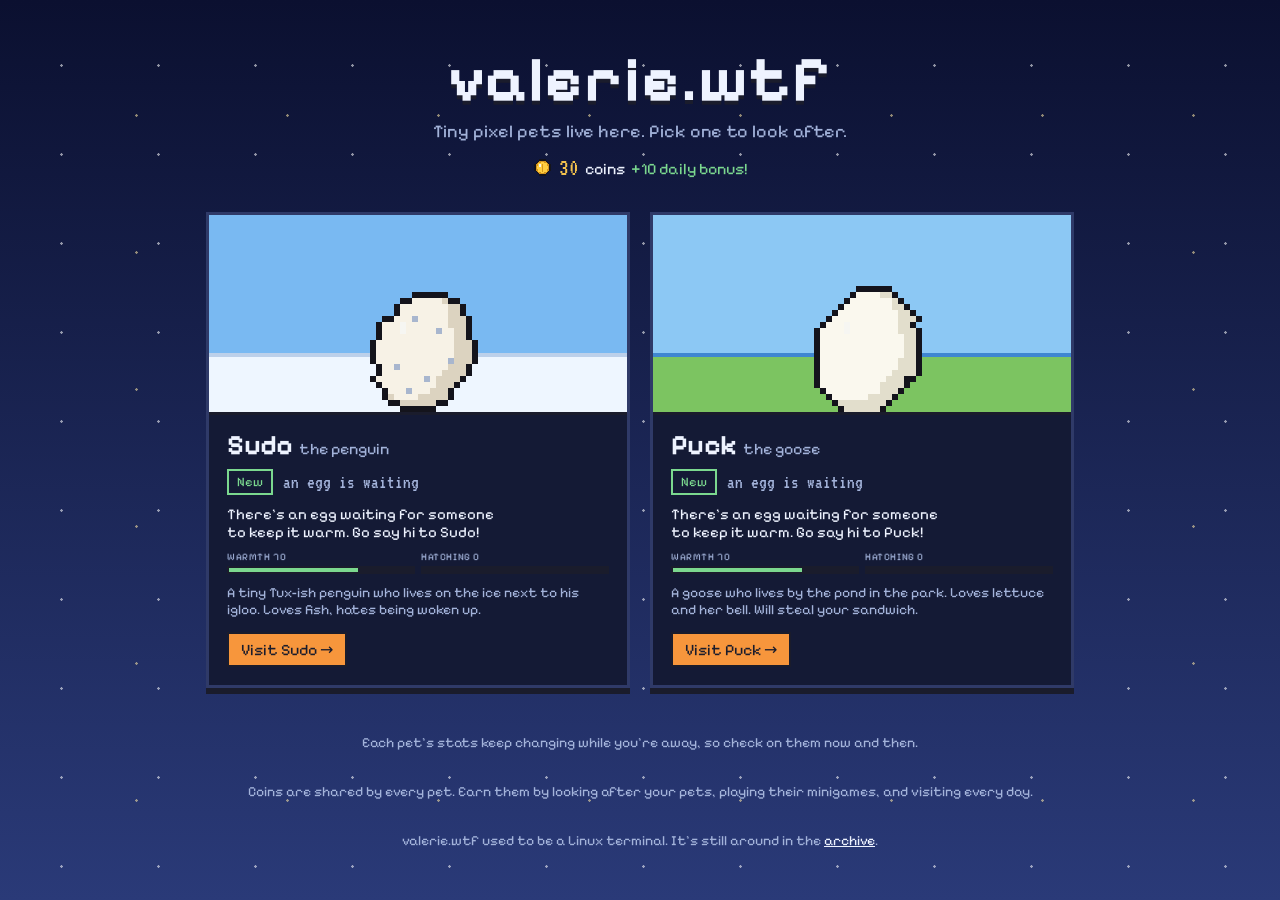
==== commit b0849767: "Add a shared coin wallet, a food pantry and a shop Coins: one wallet in localStorage is shared by ev" ====
--- a/index.html
+++ b/index.html
@@ -75,6 +75,10 @@
         header { display: grid; gap: 8px; text-align: center; }
         h1 { margin: 0; font-size: clamp(40px, 9vw, 64px); line-height: 1; letter-spacing: 0.02em; text-shadow: 0 4px 0 var(--ink); }
         .tagline { margin: 0; font-size: 18px; color: var(--muted); text-wrap: balance; }
+        .purse { display: flex; flex-wrap: wrap; justify-content: center; align-items: center; gap: 6px; margin: 6px 0 0; font-size: 16px; }
+        .purse img { width: 20px; height: 20px; image-rendering: pixelated; }
+        .purse b { font-family: var(--mono); font-size: 24px; font-weight: 400; color: var(--warn); }
+        #daily { color: var(--good); }
 
         .pets { display: grid; grid-template-columns: repeat(auto-fit, minmax(min(100%, 340px), 1fr)); gap: 20px; }
 
@@ -142,12 +146,14 @@
         <header>
             <h1>valerie.wtf</h1>
             <p class="tagline">Tiny pixel pets live here. Pick one to look after.</p>
+            <p class="purse"><img src="sprites/sudo/coin.png" alt=""><b id="coins">0</b> coins <span id="daily"></span></p>
         </header>
 
         <section class="pets" id="pets" aria-label="Pets"></section>
 
         <footer>
             <p>Each pet's stats keep changing while you're away, so check on them now and then.</p>
+            <p>Coins are shared by every pet. Earn them by looking after your pets, playing their minigames, and visiting every day.</p>
             <p>valerie.wtf used to be a Linux terminal. It's still around in the <a href="archive/terminal-v2.html">archive</a>.</p>
         </footer>
     </main>
@@ -228,8 +234,15 @@
             }
         }
 
+        // one purse for every pet, and a bonus for visiting each day
+        const daily = core.claimDaily();
+        if (daily) document.getElementById("daily").textContent = `+${daily.bonus} daily bonus${daily.streak > 1 ? `, ${daily.streak} days in a row!` : "!"}`;
+        const showCoins = () => { document.getElementById("coins").textContent = core.loadWallet().coins; };
+
         render();
+        showCoins();
         setInterval(() => { tickN++; frame(); }, 700);
+        addEventListener("pageshow", showCoins);
         setInterval(render, 30000);
         addEventListener("pageshow", render);
         document.addEventListener("visibilitychange", () => { if (!document.hidden) render(); });
